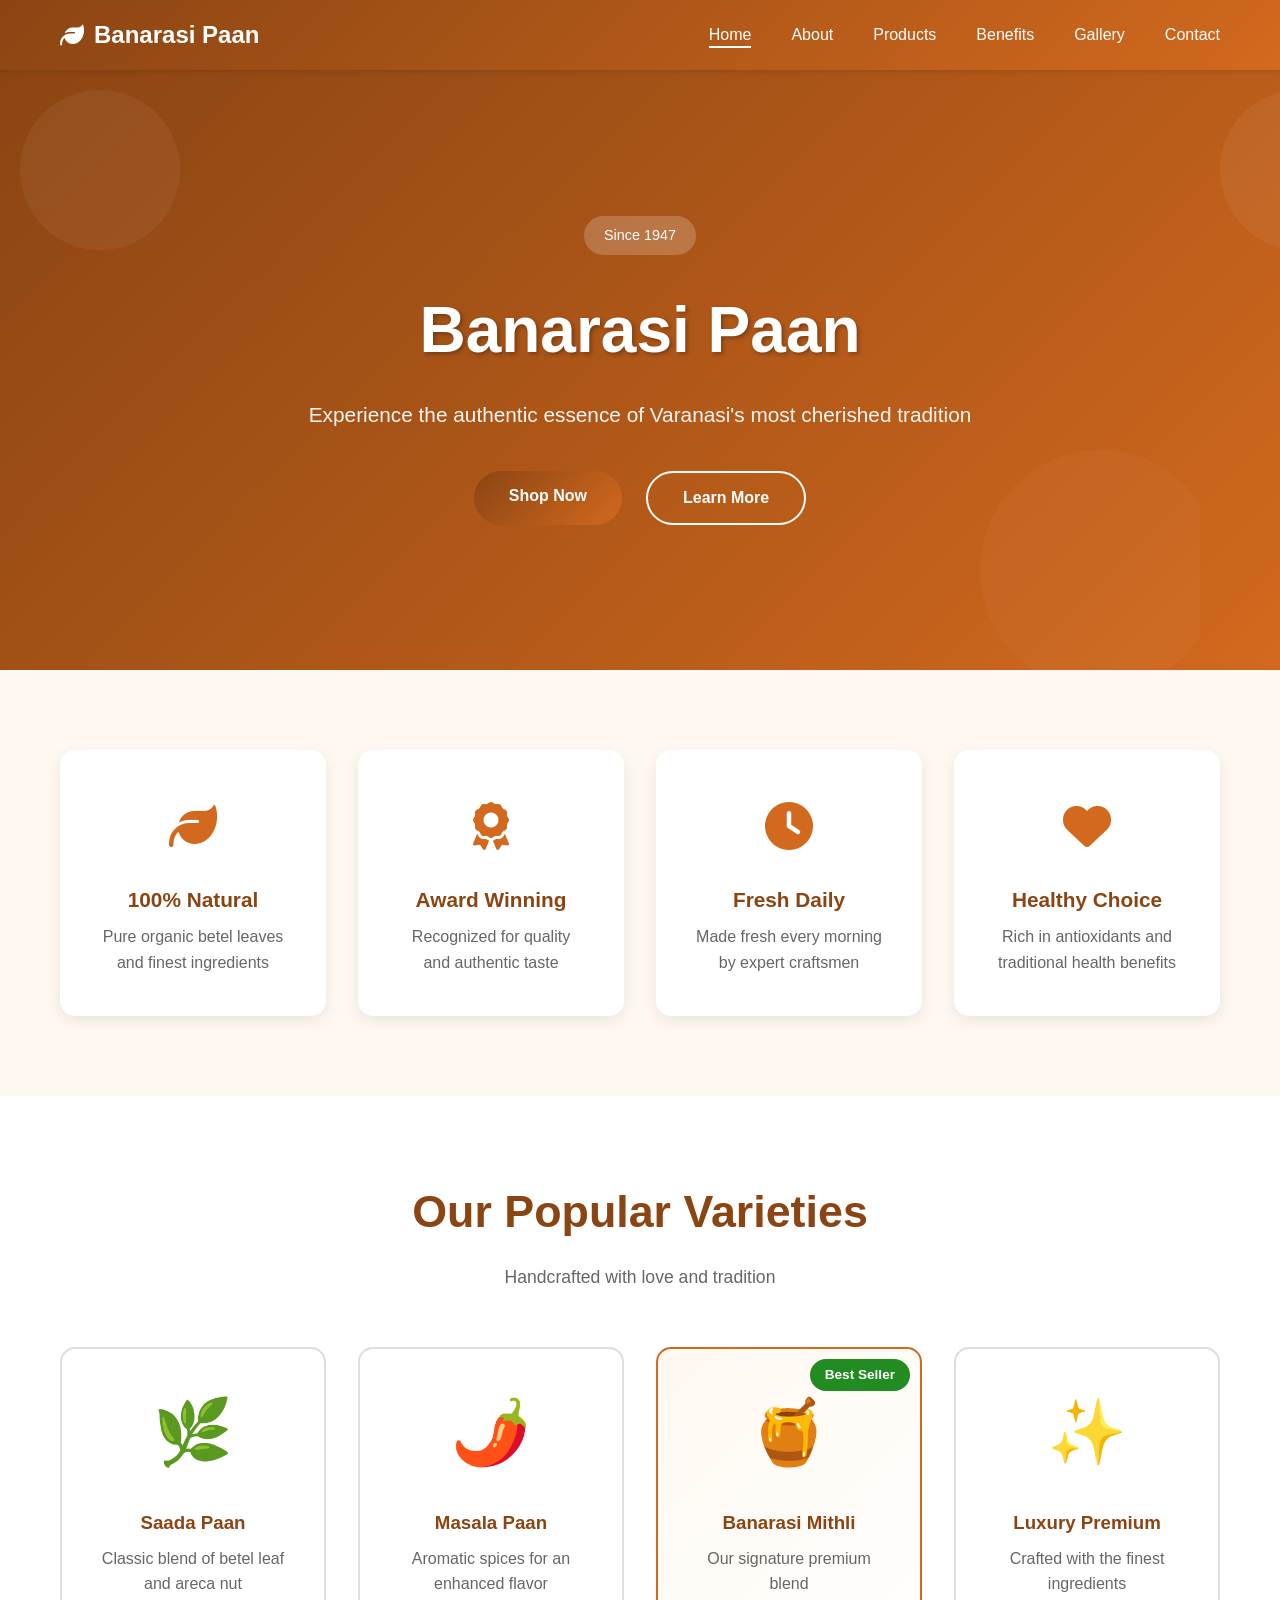
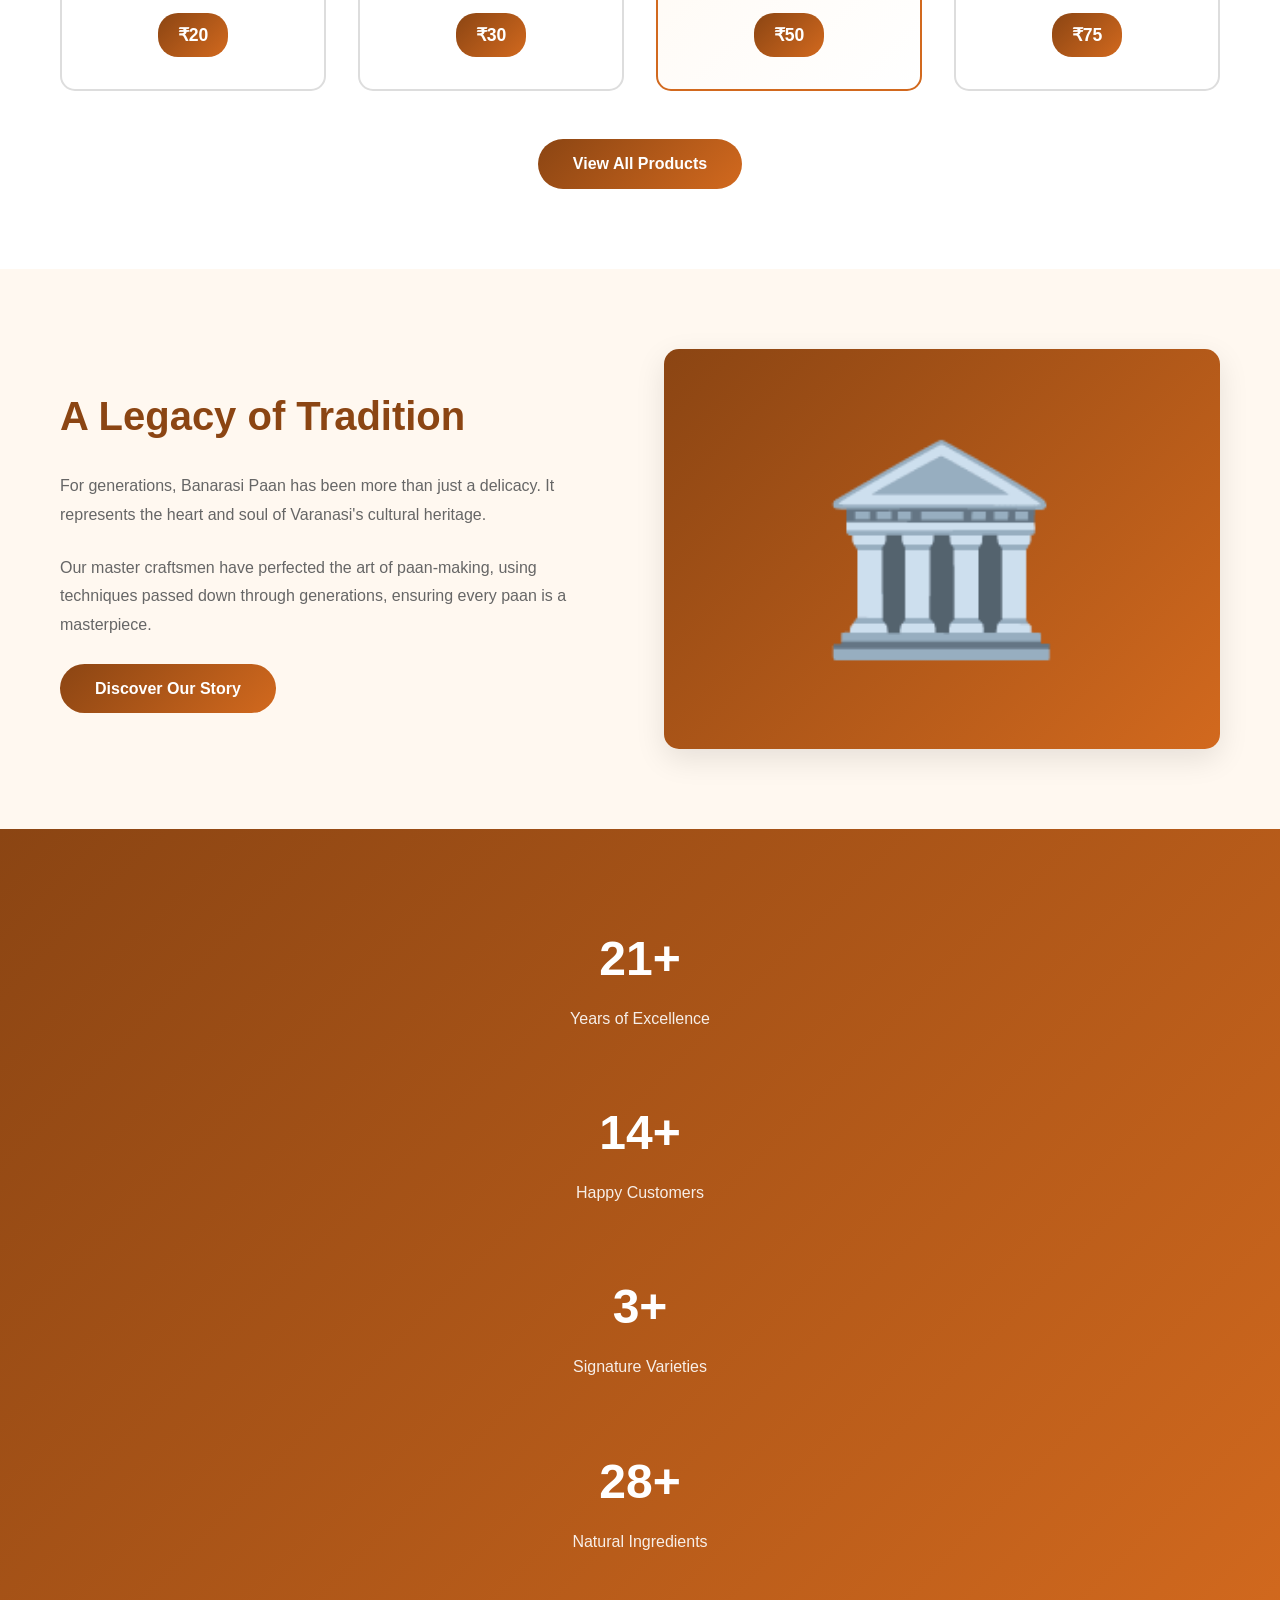
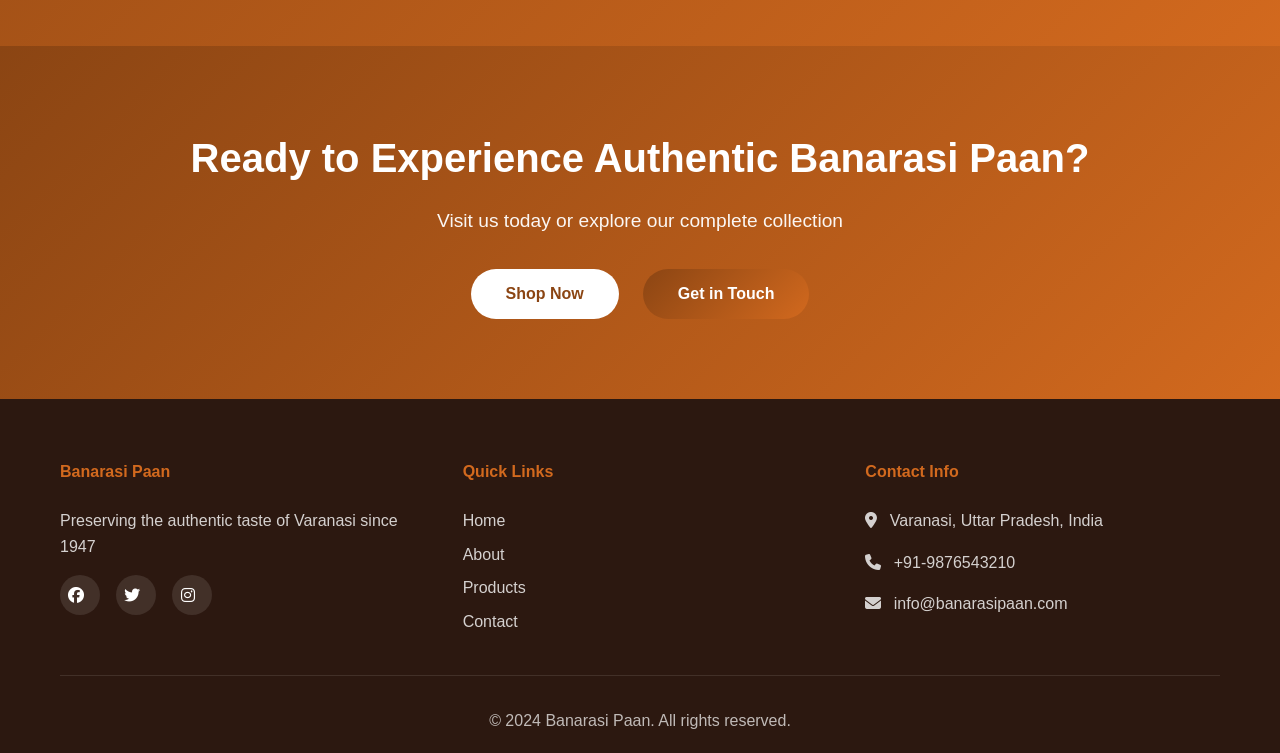
==== index.html @ 8bf26c55 "Initial commit: Add Banarasi Paan website with 6 pages and responsive design" ====
<!DOCTYPE html>
<html lang="en">
<head>
    <meta charset="UTF-8">
    <meta name="viewport" content="width=device-width, initial-scale=1.0">
    <title>Banarasi Paan - Traditional Betel Leaf Delicacy</title>
    <link rel="stylesheet" href="style.css">
    <link rel="stylesheet" href="https://cdnjs.cloudflare.com/ajax/libs/font-awesome/6.4.0/css/all.min.css">
</head>
<body>
    <!-- Navigation -->
    <nav class="navbar">
        <div class="nav-container">
            <a href="index.html" class="logo">
                <i class="fas fa-leaf"></i> Banarasi Paan
            </a>
            <button class="hamburger" id="hamburger">
                <span></span>
                <span></span>
                <span></span>
            </button>
            <ul class="nav-menu" id="navMenu">
                <li><a href="index.html" class="active">Home</a></li>
                <li><a href="about.html">About</a></li>
                <li><a href="products.html">Products</a></li>
                <li><a href="benefits.html">Benefits</a></li>
                <li><a href="gallery.html">Gallery</a></li>
                <li><a href="contact.html">Contact</a></li>
            </ul>
        </div>
    </nav>

    <!-- Hero Section -->
    <section class="hero">
        <div class="hero-overlay"></div>
        <div class="hero-content">
            <span class="hero-badge">Since 1947</span>
            <h1>Banarasi Paan</h1>
            <p>Experience the authentic essence of Varanasi's most cherished tradition</p>
            <div class="hero-buttons">
                <a href="products.html" class="btn btn-primary">Shop Now</a>
                <a href="about.html" class="btn btn-secondary">Learn More</a>
            </div>
        </div>
    </section>

    <!-- Features Section -->
    <section class="features">
        <div class="container">
            <div class="features-grid">
                <div class="feature-card">
                    <div class="feature-icon">
                        <i class="fas fa-leaf"></i>
                    </div>
                    <h3>100% Natural</h3>
                    <p>Pure organic betel leaves and finest ingredients</p>
                </div>
                <div class="feature-card">
                    <div class="feature-icon">
                        <i class="fas fa-award"></i>
                    </div>
                    <h3>Award Winning</h3>
                    <p>Recognized for quality and authentic taste</p>
                </div>
                <div class="feature-card">
                    <div class="feature-icon">
                        <i class="fas fa-clock"></i>
                    </div>
                    <h3>Fresh Daily</h3>
                    <p>Made fresh every morning by expert craftsmen</p>
                </div>
                <div class="feature-card">
                    <div class="feature-icon">
                        <i class="fas fa-heart"></i>
                    </div>
                    <h3>Healthy Choice</h3>
                    <p>Rich in antioxidants and traditional health benefits</p>
                </div>
            </div>
        </div>
    </section>

    <!-- Popular Products -->
    <section class="popular-products">
        <div class="container">
            <div class="section-header">
                <h2>Our Popular Varieties</h2>
                <p>Handcrafted with love and tradition</p>
            </div>
            <div class="products-preview">
                <div class="product-card">
                    <div class="product-image">🌿</div>
                    <h3>Saada Paan</h3>
                    <p class="product-description">Classic blend of betel leaf and areca nut</p>
                    <span class="product-price">₹20</span>
                </div>
                <div class="product-card">
                    <div class="product-image">🌶️</div>
                    <h3>Masala Paan</h3>
                    <p class="product-description">Aromatic spices for an enhanced flavor</p>
                    <span class="product-price">₹30</span>
                </div>
                <div class="product-card featured">
                    <div class="badge">Best Seller</div>
                    <div class="product-image">🍯</div>
                    <h3>Banarasi Mithli</h3>
                    <p class="product-description">Our signature premium blend</p>
                    <span class="product-price">₹50</span>
                </div>
                <div class="product-card">
                    <div class="product-image">✨</div>
                    <h3>Luxury Premium</h3>
                    <p class="product-description">Crafted with the finest ingredients</p>
                    <span class="product-price">₹75</span>
                </div>
            </div>
            <div class="view-all">
                <a href="products.html" class="btn btn-primary">View All Products</a>
            </div>
        </div>
    </section>

    <!-- Heritage Section -->
    <section class="heritage">
        <div class="container">
            <div class="heritage-content">
                <div class="heritage-text">
                    <h2>A Legacy of Tradition</h2>
                    <p>For generations, Banarasi Paan has been more than just a delicacy. It represents the heart and soul of Varanasi's cultural heritage.</p>
                    <p>Our master craftsmen have perfected the art of paan-making, using techniques passed down through generations, ensuring every paan is a masterpiece.</p>
                    <a href="about.html" class="btn btn-primary">Discover Our Story</a>
                </div>
                <div class="heritage-image">
                    <div class="image-frame">🏛️</div>
                </div>
            </div>
        </div>
    </section>

    <!-- Statistics -->
    <section class="stats">
        <div class="container">
            <div class="stat-item">
                <h3>75+</h3>
                <p>Years of Excellence</p>
            </div>
            <div class="stat-item">
                <h3>50K+</h3>
                <p>Happy Customers</p>
            </div>
            <div class="stat-item">
                <h3>12+</h3>
                <p>Signature Varieties</p>
            </div>
            <div class="stat-item">
                <h3>100%</h3>
                <p>Natural Ingredients</p>
            </div>
        </div>
    </section>

    <!-- CTA Section -->
    <section class="cta">
        <div class="container">
            <h2>Ready to Experience Authentic Banarasi Paan?</h2>
            <p>Visit us today or explore our complete collection</p>
            <div class="cta-buttons">
                <a href="products.html" class="btn btn-light">Shop Now</a>
                <a href="contact.html" class="btn btn-primary">Get in Touch</a>
            </div>
        </div>
    </section>

    <!-- Footer -->
    <footer class="footer">
        <div class="container">
            <div class="footer-content">
                <div class="footer-section">
                    <h4>Banarasi Paan</h4>
                    <p>Preserving the authentic taste of Varanasi since 1947</p>
                    <div class="social-links">
                        <a href="#"><i class="fab fa-facebook"></i></a>
                        <a href="#"><i class="fab fa-twitter"></i></a>
                        <a href="#"><i class="fab fa-instagram"></i></a>
                    </div>
                </div>
                <div class="footer-section">
                    <h4>Quick Links</h4>
                    <ul>
                        <li><a href="index.html">Home</a></li>
                        <li><a href="about.html">About</a></li>
                        <li><a href="products.html">Products</a></li>
                        <li><a href="contact.html">Contact</a></li>
                    </ul>
                </div>
                <div class="footer-section">
                    <h4>Contact Info</h4>
                    <p><i class="fas fa-map-marker-alt"></i> Varanasi, Uttar Pradesh, India</p>
                    <p><i class="fas fa-phone"></i> +91-9876543210</p>
                    <p><i class="fas fa-envelope"></i> info@banarasipaan.com</p>
                </div>
            </div>
            <div class="footer-bottom">
                <p>&copy; 2024 Banarasi Paan. All rights reserved.</p>
            </div>
        </div>
    </footer>

    <script src="script.js"></script>
</body>
</html>
---- style.css ----
* {
    margin: 0;
    padding: 0;
    box-sizing: border-box;
}

:root {
    --primary: #8B4513;
    --secondary: #D2691E;
    --accent: #228B22;
    --light-bg: #FFF8F0;
    --dark: #2c1810;
    --text-dark: #333;
    --text-light: #666;
    --border: #DDD;
    --shadow: 0 10px 30px rgba(0,0,0,0.1);
}

html {
    scroll-behavior: smooth;
}

body {
    font-family: 'Segoe UI', Tahoma, Geneva, Verdana, sans-serif;
    line-height: 1.6;
    color: var(--text-dark);
    background: #fff;
}

.container {
    max-width: 1200px;
    margin: 0 auto;
    padding: 0 20px;
}

/* ========== NAVBAR ========== */
.navbar {
    background: linear-gradient(135deg, var(--primary) 0%, var(--secondary) 100%);
    padding: 1rem 0;
    position: sticky;
    top: 0;
    z-index: 1000;
    box-shadow: var(--shadow);
}

.nav-container {
    max-width: 1200px;
    margin: 0 auto;
    padding: 0 20px;
    display: flex;
    justify-content: space-between;
    align-items: center;
}

.logo {
    font-size: 1.5rem;
    font-weight: bold;
    color: white;
    text-decoration: none;
    display: flex;
    align-items: center;
    gap: 10px;
    transition: transform 0.3s;
}

.logo:hover {
    transform: scale(1.05);
}

.nav-menu {
    display: flex;
    list-style: none;
    gap: 2.5rem;
}

.nav-menu a {
    color: white;
    text-decoration: none;
    font-weight: 500;
    transition: all 0.3s;
    position: relative;
}

.nav-menu a:hover,
.nav-menu a.active {
    opacity: 1;
}

.nav-menu a:after {
    content: '';
    position: absolute;
    bottom: -5px;
    left: 0;
    width: 0;
    height: 2px;
    background: white;
    transition: width 0.3s;
}

.nav-menu a:hover:after,
.nav-menu a.active:after {
    width: 100%;
}

.hamburger {
    display: none;
    flex-direction: column;
    background: none;
    border: none;
    cursor: pointer;
}

.hamburger span {
    width: 25px;
    height: 3px;
    background: white;
    margin: 5px 0;
    border-radius: 2px;
    transition: all 0.3s;
}

/* ========== HERO SECTION ========== */
.hero {
    background: linear-gradient(135deg, var(--primary) 0%, var(--secondary) 100%);
    color: white;
    padding: 120px 20px;
    text-align: center;
    position: relative;
    overflow: hidden;
    min-height: 600px;
    display: flex;
    align-items: center;
    justify-content: center;
}

.hero-overlay {
    position: absolute;
    top: 0;
    left: 0;
    right: 0;
    bottom: 0;
    background: url('data:image/svg+xml,<svg xmlns="http://www.w3.org/2000/svg" viewBox="0 0 1200 600"><circle cx="100" cy="100" r="80" fill="white" opacity="0.1"/><circle cx="1100" cy="500" r="120" fill="white" opacity="0.05"/></svg>');
    opacity: 0.5;
}

.hero-content {
    position: relative;
    z-index: 2;
    animation: fadeInUp 1s ease-out;
}

.hero-badge {
    display: inline-block;
    background: rgba(255,255,255,0.2);
    color: white;
    padding: 8px 20px;
    border-radius: 30px;
    font-size: 0.9rem;
    margin-bottom: 1.5rem;
    backdrop-filter: blur(10px);
}

.hero-content h1 {
    font-size: 4rem;
    margin-bottom: 1rem;
    font-weight: 700;
    text-shadow: 2px 2px 4px rgba(0,0,0,0.3);
}

.hero-content p {
    font-size: 1.3rem;
    margin-bottom: 2.5rem;
    opacity: 0.95;
}

.hero-buttons {
    display: flex;
    gap: 1.5rem;
    justify-content: center;
    flex-wrap: wrap;
}

/* ========== BUTTONS ========== */
.btn {
    display: inline-block;
    padding: 12px 35px;
    border-radius: 50px;
    text-decoration: none;
    font-weight: 600;
    transition: all 0.3s;
    cursor: pointer;
    border: none;
    font-size: 1rem;
}

.btn-primary {
    background: linear-gradient(135deg, var(--primary), var(--secondary));
    color: white;
}

.btn-primary:hover {
    transform: translateY(-3px);
    box-shadow: 0 15px 30px rgba(139, 69, 19, 0.4);
}

.btn-secondary {
    background: transparent;
    color: white;
    border: 2px solid white;
}

.btn-secondary:hover {
    background: white;
    color: var(--primary);
    transform: translateY(-3px);
}

.btn-light {
    background: white;
    color: var(--primary);
}

.btn-light:hover {
    transform: translateY(-3px);
    box-shadow: var(--shadow);
}

.btn-small {
    padding: 8px 20px;
    font-size: 0.9rem;
    background: linear-gradient(135deg, var(--primary), var(--secondary));
    color: white;
    border: none;
    border-radius: 30px;
    cursor: pointer;
    transition: all 0.3s;
}

.btn-small:hover {
    transform: scale(1.05);
}

/* ========== FEATURES SECTION ========== */
.features {
    padding: 80px 20px;
    background: var(--light-bg);
}

.features-grid {
    display: grid;
    grid-template-columns: repeat(auto-fit, minmax(250px, 1fr));
    gap: 2rem;
}

.feature-card {
    background: white;
    padding: 2.5rem;
    border-radius: 15px;
    text-align: center;
    box-shadow: 0 5px 15px rgba(0,0,0,0.08);
    transition: all 0.3s;
}

.feature-card:hover {
    transform: translateY(-10px);
    box-shadow: var(--shadow);
}

.feature-icon {
    font-size: 3rem;
    color: var(--secondary);
    margin-bottom: 1rem;
}

.feature-card h3 {
    color: var(--primary);
    margin-bottom: 0.5rem;
    font-size: 1.3rem;
}

.feature-card p {
    color: var(--text-light);
}

/* ========== SECTION HEADERS ========== */
.section-header {
    text-align: center;
    margin-bottom: 3.5rem;
}

.section-header h2 {
    font-size: 2.8rem;
    color: var(--primary);
    margin-bottom: 1rem;
}

.section-header p {
    font-size: 1.1rem;
    color: var(--text-light);
}

.section-title {
    font-size: 2.5rem;
    color: var(--primary);
    text-align: center;
    margin-bottom: 3rem;
}

/* ========== PRODUCTS SECTION ========== */
.popular-products {
    padding: 80px 20px;
}

.products-preview {
    display: grid;
    grid-template-columns: repeat(auto-fit, minmax(250px, 1fr));
    gap: 2rem;
    margin-bottom: 3rem;
}

.product-card {
    background: white;
    border: 2px solid var(--border);
    border-radius: 15px;
    padding: 2rem;
    text-align: center;
    transition: all 0.3s;
    position: relative;
}

.product-card:hover {
    transform: translateY(-15px);
    border-color: var(--secondary);
    box-shadow: var(--shadow);
}

.product-card.featured {
    border-color: var(--secondary);
    background: linear-gradient(135deg, var(--light-bg) 0%, white 100%);
}

.product-image {
    font-size: 4rem;
    margin-bottom: 1.5rem;
    transition: transform 0.3s;
}

.product-card:hover .product-image {
    transform: scale(1.1) rotate(5deg);
}

.product-card h3 {
    color: var(--primary);
    margin-bottom: 0.5rem;
}

.product-description {
    color: var(--text-light);
    margin-bottom: 1rem;
    min-height: 40px;
}

.product-price {
    display: inline-block;
    background: linear-gradient(135deg, var(--primary), var(--secondary));
    color: white;
    padding: 8px 20px;
    border-radius: 20px;
    font-weight: bold;
    font-size: 1.1rem;
}

.badge {
    position: absolute;
    top: 10px;
    right: 10px;
    background: var(--accent);
    color: white;
    padding: 5px 15px;
    border-radius: 20px;
    font-size: 0.85rem;
    font-weight: bold;
}

.view-all {
    text-align: center;
}

/* ========== HERITAGE SECTION ========== */
.heritage {
    padding: 80px 20px;
    background: var(--light-bg);
}

.heritage-content {
    display: grid;
    grid-template-columns: 1fr 1fr;
    gap: 3rem;
    align-items: center;
}

.heritage-text h2 {
    font-size: 2.5rem;
    color: var(--primary);
    margin-bottom: 1.5rem;
}

.heritage-text p {
    color: var(--text-light);
    margin-bottom: 1.5rem;
    line-height: 1.8;
}

.image-frame {
    font-size: 200px;
    text-align: center;
    background: linear-gradient(135deg, var(--primary) 0%, var(--secondary) 100%);
    border-radius: 15px;
    padding: 40px;
    box-shadow: var(--shadow);
}

/* ========== STATISTICS ========== */
.stats {
    padding: 60px 20px;
    background: linear-gradient(135deg, var(--primary) 0%, var(--secondary) 100%);
    color: white;
    display: grid;
    grid-template-columns: repeat(auto-fit, minmax(200px, 1fr));
    gap: 2rem;
}

.stat-item {
    text-align: center;
    padding: 2rem;
}

.stat-item h3 {
    font-size: 3rem;
    margin-bottom: 0.5rem;
}

.stat-item p {
    opacity: 0.9;
}

/* ========== CTA SECTIONS ========== */
.cta {
    padding: 80px 20px;
    background: linear-gradient(135deg, var(--primary) 0%, var(--secondary) 100%);
    color: white;
    text-align: center;
}

.cta h2 {
    font-size: 2.5rem;
    margin-bottom: 1rem;
}

.cta p {
    font-size: 1.2rem;
    margin-bottom: 2rem;
    opacity: 0.95;
}

.cta-buttons {
    display: flex;
    gap: 1.5rem;
    justify-content: center;
    flex-wrap: wrap;
}

.cta-alt {
    padding: 60px 20px;
    background: var(--light-bg);
    text-align: center;
}

.cta-alt h2 {
    color: var(--primary);
    margin-bottom: 2rem;
    font-size: 2rem;
}

/* ========== PAGE HEADER ========== */
.page-header {
    background: linear-gradient(135deg, var(--primary) 0%, var(--secondary) 100%);
    color: white;
    padding: 60px 20px;
    text-align: center;
}

.page-header h1 {
    font-size: 2.8rem;
    margin-bottom: 1rem;
}

.page-header p {
    font-size: 1.1rem;
    opacity: 0.95;
}

/* ========== ABOUT SECTION ========== */
.about-section {
    padding: 80px 20px;
    background: var(--light-bg);
}

.about-grid {
    display: grid;
    grid-template-columns: 1fr 1fr;
    gap: 3rem;
    align-items: center;
}

.about-text h2 {
    color: var(--primary);
    font-size: 2.2rem;
    margin-bottom: 1.5rem;
}

.about-text p {
    color: var(--text-light);
    margin-bottom: 1.5rem;
    line-height: 1.8;
}

.about-image {
    display: flex;
    justify-content: center;
}

.image-box {
    font-size: 150px;
    background: linear-gradient(135deg, var(--primary) 0%, var(--secondary) 100%);
    border-radius: 15px;
    padding: 40px;
    box-shadow: var(--shadow);
}

/* ========== TIMELINE ========== */
.timeline-section {
    padding: 80px 20px;
}

.timeline {
    position: relative;
    max-width: 800px;
    margin: 0 auto;
}

.timeline::before {
    content: '';
    position: absolute;
    left: 50%;
    transform: translateX(-50%);
    width: 4px;
    height: 100%;
    background: linear-gradient(180deg, var(--primary) 0%, var(--secondary) 100%);
}

.timeline-item {
    margin-bottom: 3rem;
    position: relative;
}

.timeline-item:nth-child(odd) .timeline-content {
    margin-left: 0;
    margin-right: 52%;
    text-align: right;
}

.timeline-item:nth-child(even) .timeline-content {
    margin-left: 52%;
}

.timeline-marker {
    position: absolute;
    left: 50%;
    top: 0;
    width: 20px;
    height: 20px;
    background: var(--secondary);
    border: 4px solid white;
    border-radius: 50%;
    transform: translateX(-50%);
    z-index: 10;
    box-shadow: 0 0 0 4px var(--primary);
}

.timeline-content {
    background: white;
    padding: 2rem;
    border-radius: 10px;
    box-shadow: 0 5px 15px rgba(0,0,0,0.08);
}

.timeline-content h3 {
    color: var(--primary);
    margin-bottom: 0.5rem;
}

.timeline-content p {
    color: var(--text-light);
}

/* ========== TEAM SECTION ========== */
.team-section {
    padding: 80px 20px;
    background: var(--light-bg);
}

.team-grid {
    display: grid;
    grid-template-columns: repeat(auto-fit, minmax(250px, 1fr));
    gap: 2.5rem;
}

.team-member {
    background: white;
    border-radius: 15px;
    padding: 2rem;
    text-align: center;
    box-shadow: 0 5px 15px rgba(0,0,0,0.08);
    transition: all 0.3s;
}

.team-member:hover {
    transform: translateY(-10px);
    box-shadow: var(--shadow);
}

.member-image {
    font-size: 4rem;
    margin-bottom: 1.5rem;
}

.team-member h3 {
    color: var(--primary);
    margin-bottom: 0.3rem;
}

.role {
    color: var(--secondary);
    font-weight: 600;
    margin-bottom: 1rem;
}

.bio {
    color: var(--text-light);
    font-size: 0.95rem;
}

/* ========== VALUES SECTION ========== */
.values-section {
    padding: 80px 20px;
}

.values-grid {
    display: grid;
    grid-template-columns: repeat(auto-fit, minmax(250px, 1fr));
    gap: 2rem;
}

.value-card {
    background: white;
    border: 2px solid var(--border);
    border-radius: 15px;
    padding: 2.5rem;
    text-align: center;
    transition: all 0.3s;
}

.value-card:hover {
    border-color: var(--secondary);
    box-shadow: var(--shadow);
    transform: translateY(-5px);
}

.value-icon {
    font-size: 2.5rem;
    color: var(--secondary);
    margin-bottom: 1rem;
}

.value-card h3 {
    color: var(--primary);
    margin-bottom: 1rem;
}

.value-card p {
    color: var(--text-light);
}

/* ========== PRODUCTS PAGE ========== */
.products-intro {
    padding: 40px 20px;
    background: var(--light-bg);
}

.filter-section {
    text-align: center;
}

.filter-section h3 {
    color: var(--primary);
    margin-bottom: 1.5rem;
}

.filter-buttons {
    display: flex;
    gap: 1rem;
    justify-content: center;
    flex-wrap: wrap;
}

.filter-btn {
    padding: 10px 25px;
    border: 2px solid var(--border);
    background: white;
    border-radius: 30px;
    cursor: pointer;
    transition: all 0.3s;
    font-weight: 600;
    color: var(--text-dark);
}

.filter-btn.active,
.filter-btn:hover {
    background: linear-gradient(135deg, var(--primary), var(--secondary));
    color: white;
    border-color: var(--secondary);
}

.products-section {
    padding: 80px 20px;
}

.products-grid {
    display: grid;
    grid-template-columns: repeat(auto-fill, minmax(300px, 1fr));
    gap: 2.5rem;
}

.product-item {
    animation: fadeIn 0.5s ease-out;
}

.product-item.hidden {
    display: none;
}

.product-card-large {
    background: white;
    border: 2px solid var(--border);
    border-radius: 15px;
    padding: 2rem;
    text-align: center;
    transition: all 0.3s;
    position: relative;
    height: 100%;
}

.product-card-large:hover {
    transform: translateY(-15px);
    border-color: var(--secondary);
    box-shadow: var(--shadow);
}

.product-item.featured .product-card-large {
    border-color: var(--secondary);
    background: linear-gradient(135deg, var(--light-bg) 0%, white 100%);
}

.product-image-large {
    font-size: 5rem;
    margin-bottom: 1rem;
}

.product-card-large h3 {
    color: var(--primary);
    margin-bottom: 0.5rem;
    font-size: 1.3rem;
}

.category {
    color: var(--secondary);
    font-size: 0.9rem;
    font-weight: 600;
    margin-bottom: 1rem;
}

.description {
    color: var(--text-light);
    margin-bottom: 1.5rem;
    min-height: 50px;
}

.ingredients {
    display: flex;
    flex-wrap: wrap;
    gap: 0.5rem;
    justify-content: center;
    margin-bottom: 1.5rem;
}

.ingredient-tag {
    background: var(--light-bg);
    color: var(--primary);
    padding: 4px 12px;
    border-radius: 20px;
    font-size: 0.85rem;
}

.product-footer {
    display: flex;
    justify-content: space-between;
    align-items: center;
    padding-top: 1rem;
    border-top: 1px solid var(--border);
}

.badge-premium {
    position: absolute;
    top: 10px;
    right: 10px;
    background: var(--accent);
    color: white;
    padding: 5px 15px;
    border-radius: 20px;
    font-size: 0.85rem;
    font-weight: bold;
}

.bulk-orders {
    padding: 60px 20px;
    background: var(--light-bg);
    text-align: center;
}

.bulk-orders h2 {
    color: var(--primary);
    margin-bottom: 1rem;
}

.bulk-orders p {
    color: var(--text-light);
    margin-bottom: 2rem;
}

/* ========== BENEFITS PAGE ========== */
.benefits-detailed {
    padding: 80px 20px;
}

.benefits-intro {
    text-align: center;
    margin-bottom: 3rem;
    font-size: 1.1rem;
    color: var(--text-light);
    max-width: 600px;
    margin-left: auto;
    margin-right: auto;
}

.benefits-grid-large {
    display: grid;
    grid-template-columns: repeat(auto-fit, minmax(300px, 1fr));
    gap: 2.5rem;
    margin-bottom: 3rem;
}

.benefit-card-large {
    background: white;
    border: 2px solid var(--border);
    border-radius: 15px;
    padding: 2.5rem;
    text-align: center;
    transition: all 0.3s;
}

.benefit-card-large:hover {
    border-color: var(--secondary);
    box-shadow: var(--shadow);
    transform: translateY(-10px);
}

.benefit-icon {
    font-size: 3rem;
    color: var(--secondary);
    margin-bottom: 1rem;
}

.benefit-card-large h3 {
    color: var(--primary);
    margin-bottom: 1rem;
    font-size: 1.3rem;
}

.benefit-card-large p {
    color: var(--text-light);
    margin-bottom: 1.5rem;
}

.benefit-list {
    list-style: none;
    text-align: left;
}

.benefit-list li {
    padding: 0.5rem 0;
    color: var(--text-light);
    padding-left: 1.5rem;
    position: relative;
}

.benefit-list li:before {
    content: "✓";
    position: absolute;
    left: 0;
    color: var(--accent);
    font-weight: bold;
}

/* ========== INGREDIENTS SECTION ========== */
.ingredients-section {
    padding: 80px 20px;
    background: var(--light-bg);
}

.ingredients-breakdown {
    display: grid;
    grid-template-columns: repeat(auto-fit, minmax(280px, 1fr));
    gap: 2rem;
}

.ingredient-breakdown {
    background: white;
    padding: 2rem;
    border-radius: 15px;
    text-align: center;
    box-shadow: 0 5px 15px rgba(0,0,0,0.08);
    transition: all 0.3s;
}

.ingredient-breakdown:hover {
    transform: translateY(-10px);
    box-shadow: var(--shadow);
}

.ingredient-icon {
    font-size: 3rem;
    margin-bottom: 1rem;
}

.ingredient-breakdown h3 {
    color: var(--primary);
    margin-bottom: 0.5rem;
}

.ingredient-breakdown p {
    color: var(--text-light);
    font-size: 0.95rem;
}

/* ========== AYURVEDA SECTION ========== */
.ayurveda-section {
    padding: 80px 20px;
}

.ayurveda-content {
    display: grid;
    grid-template-columns: 1fr 1fr;
    gap: 3rem;
    align-items: center;
}

.ayurveda-text p {
    color: var(--text-light);
    margin-bottom: 1.5rem;
    line-height: 1.8;
}

.ayurveda-image {
    display: flex;
    justify-content: center;
}

/* ========== DISCLAIMER ========== */
.disclaimer-section {
    padding: 40px 20px;
    background: var(--light-bg);
    border-left: 4px solid var(--secondary);
}

.disclaimer-section h3 {
    color: var(--primary);
    margin-bottom: 1rem;
}

.disclaimer-section p {
    color: var(--text-light);
    line-height: 1.8;
}

/* ========== GALLERY SECTION ========== */
.gallery-section {
    padding: 80px 20px;
}

.gallery-tabs {
    display: flex;
    gap: 1rem;
    justify-content: center;
    margin-bottom: 3rem;
    flex-wrap: wrap;
}

.tab-btn {
    padding: 10px 25px;
    border: 2px solid var(--border);
    background: white;
    border-radius: 30px;
    cursor: pointer;
    transition: all 0.3s;
    font-weight: 600;
    color: var(--text-dark);
}

.tab-btn.active,
.tab-btn:hover {
    background: linear-gradient(135deg, var(--primary), var(--secondary));
    color: white;
    border-color: var(--secondary);
}

.gallery-grid {
    display: grid;
    grid-template-columns: repeat(auto-fill, minmax(250px, 1fr));
    gap: 2rem;
}

.gallery-item {
    position: relative;
    border-radius: 15px;
    overflow: hidden;
    cursor: pointer;
    box-shadow: 0 5px 15px rgba(0,0,0,0.1);
    transition: all 0.3s;
    aspect-ratio: 1;
}

.gallery-item:hover {
    transform: scale(1.05);
    box-shadow: var(--shadow);
}

.gallery-image {
    width: 100%;
    height: 100%;
    display: flex;
    align-items: center;
    justify-content: center;
    font-size: 4rem;
    background: linear-gradient(135deg, var(--light-bg) 0%, #FFF0E6 100%);
}

.gallery-item:hover .gallery-image {
    background: linear-gradient(135deg, var(--primary) 0%, var(--secondary) 100%);
    color: white;
    font-size: 5rem;
}

.overlay {
    position: absolute;
    bottom: 0;
    left: 0;
    right: 0;
    background: linear-gradient(180deg, transparent 0%, rgba(0,0,0,0.7) 100%);
    color: white;
    padding: 2rem;
    transform: translateY(30px);
    transition: transform 0.3s;
}

.gallery-item:hover .overlay {
    transform: translateY(0);
}

.overlay p {
    font-weight: 600;
    margin: 0;
}

.modal {
    display: none;
    position: fixed;
    z-index: 2000;
    left: 0;
    top: 0;
    width: 100%;
    height: 100%;
    background-color: rgba(0,0,0,0.8);
    animation: fadeIn 0.3s;
}

.modal-content {
    margin: auto;
    display: block;
    width: 80%;
    max-height: 80vh;
    object-fit: contain;
    position: absolute;
    top: 50%;
    left: 50%;
    transform: translate(-50%, -50%);
}

.modal-close {
    position: absolute;
    top: 30px;
    right: 45px;
    color: white;
    font-size: 40px;
    cursor: pointer;
    transition: all 0.3s;
}

.modal-close:hover {
    color: var(--secondary);
}

/* ========== REVIEWS SECTION ========== */
.reviews-section {
    padding: 80px 20px;
    background: var(--light-bg);
}

.reviews-grid {
    display: grid;
    grid-template-columns: repeat(auto-fit, minmax(280px, 1fr));
    gap: 2rem;
}

.review-card {
    background: white;
    padding: 2rem;
    border-radius: 15px;
    box-shadow: 0 5px 15px rgba(0,0,0,0.08);
    transition: all 0.3s;
}

.review-card:hover {
    transform: translateY(-10px);
    box-shadow: var(--shadow);
}

.stars {
    color: #FFD700;
    margin-bottom: 1rem;
    font-size: 1.2rem;
}

.review-text {
    color: var(--text-light);
    margin-bottom: 1rem;
    font-style: italic;
    min-height: 50px;
}

.reviewer-name {
    color: var(--primary);
    font-weight: 600;
}

/* ========== CONTACT PAGE ========== */
.contact-full {
    padding: 80px 20px;
}

.contact-wrapper {
    display: grid;
    grid-template-columns: 1fr 1fr;
    gap: 3rem;
}

.info-card {
    display: flex;
    gap: 1.5rem;
    margin-bottom: 2rem;
    padding: 1.5rem;
    background: var(--light-bg);
    border-radius: 10px;
    transition: all 0.3s;
}

.info-card:hover {
    box-shadow: var(--shadow);
    transform: translateX(10px);
}

.info-icon {
    font-size: 2rem;
    color: var(--secondary);
    min-width: 50px;
    display: flex;
    align-items: center;
    justify-content: center;
}

.info-content h3 {
    color: var(--primary);
    margin-bottom: 0.5rem;
}

.info-content p {
    color: var(--text-light);
    font-size: 0.95rem;
    line-height: 1.6;
}

.contact-info-section h2 {
    color: var(--primary);
    margin-bottom: 2rem;
    font-size: 1.8rem;
}

.social-section {
    margin-top: 2rem;
    padding-top: 2rem;
    border-top: 1px solid var(--border);
}

.social-section h3 {
    color: var(--primary);
    margin-bottom: 1.5rem;
}

.social-icons {
    display: flex;
    gap: 1rem;
    flex-wrap: wrap;
}

.social-icon {
    width: 50px;
    height: 50px;
    display: flex;
    align-items: center;
    justify-content: center;
    background: linear-gradient(135deg, var(--primary), var(--secondary));
    color: white;
    border-radius: 50%;
    text-decoration: none;
    transition: all 0.3s;
    font-size: 1.3rem;
}

.social-icon:hover {
    transform: translateY(-5px);
    box-shadow: var(--shadow);
}

/* ========== CONTACT FORM ========== */
.contact-form-section h2 {
    color: var(--primary);
    margin-bottom: 2rem;
    font-size: 1.8rem;
}

.contact-form {
    display: flex;
    flex-direction: column;
    gap: 1.5rem;
}

.form-group {
    display: flex;
    flex-direction: column;
}

.form-group label {
    color: var(--primary);
    margin-bottom: 0.5rem;
    font-weight: 600;
}

.form-group input,
.form-group textarea,
.form-group select {
    padding: 12px;
    border: 2px solid var(--border);
    border-radius: 8px;
    font-family: inherit;
    font-size: 1rem;
    transition: all 0.3s;
    background: white;
}

.form-group input:focus,
.form-group textarea:focus,
.form-group select:focus {
    outline: none;
    border-color: var(--secondary);
    box-shadow: 0 0 0 3px rgba(210, 105, 30, 0.1);
}

.form-note {
    color: var(--text-light);
    font-size: 0.9rem;
}

/* ========== MAP SECTION ========== */
.map-section {
    padding: 80px 20px;
    background: var(--light-bg);
}

.map-container {
    border-radius: 15px;
    overflow: hidden;
    box-shadow: var(--shadow);
    height: 450px;
}

/* ========== FAQ SECTION ========== */
.faq-section {
    padding: 80px 20px;
}

.faq-grid {
    display: grid;
    grid-template-columns: repeat(auto-fit, minmax(300px, 1fr));
    gap: 2rem;
}

.faq-item {
    background: white;
    border: 2px solid var(--border);
    border-radius: 15px;
    padding: 2rem;
    transition: all 0.3s;
}

.faq-item:hover {
    border-color: var(--secondary);
    box-shadow: var(--shadow);
    transform: translateY(-5px);
}

.faq-item h3 {
    color: var(--primary);
    margin-bottom: 1rem;
    font-size: 1.1rem;
}

.faq-item p {
    color: var(--text-light);
}

/* ========== NEWSLETTER SECTION ========== */
.newsletter-section {
    padding: 60px 20px;
    background: linear-gradient(135deg, var(--primary) 0%, var(--secondary) 100%);
    color: white;
    text-align: center;
}

.newsletter-section h2 {
    margin-bottom: 1rem;
    font-size: 2rem;
}

.newsletter-section p {
    margin-bottom: 2rem;
    opacity: 0.95;
}

.newsletter-form {
    display: flex;
    gap: 1rem;
    justify-content: center;
    flex-wrap: wrap;
    max-width: 500px;
    margin: 0 auto;
}

.newsletter-form input {
    flex: 1;
    min-width: 250px;
    padding: 12px 20px;
    border: none;
    border-radius: 50px;
    font-size: 1rem;
}

/* ========== FOOTER ========== */
.footer {
    background: var(--dark);
    color: white;
    padding: 60px 20px 20px;
}

.footer-content {
    display: grid;
    grid-template-columns: repeat(auto-fit, minmax(250px, 1fr));
    gap: 3rem;
    margin-bottom: 2rem;
}

.footer-section h4 {
    margin-bottom: 1.5rem;
    color: var(--secondary);
}

.footer-section p {
    color: rgba(255,255,255,0.8);
    margin-bottom: 1rem;
    line-height: 1.6;
}

.footer-section ul {
    list-style: none;
}

.footer-section ul li {
    margin-bottom: 0.5rem;
}

.footer-section ul li a {
    color: rgba(255,255,255,0.8);
    text-decoration: none;
    transition: all 0.3s;
}

.footer-section ul li a:hover {
    color: var(--secondary);
}

.footer-section i {
    margin-right: 0.5rem;
}

.social-links {
    display: flex;
    gap: 1rem;
    margin-top: 1rem;
}

.social-links a {
    width: 40px;
    height: 40px;
    display: flex;
    align-items: center;
    justify-content: center;
    background: rgba(255,255,255,0.1);
    color: white;
    border-radius: 50%;
    transition: all 0.3s;
    text-decoration: none;
}

.social-links a:hover {
    background: var(--secondary);
    transform: translateY(-5px);
}

.footer-bottom {
    text-align: center;
    border-top: 1px solid rgba(255,255,255,0.1);
    padding-top: 2rem;
    color: rgba(255,255,255,0.7);
}

/* ========== ANIMATIONS ========== */
@keyframes fadeIn {
    from {
        opacity: 0;
    }
    to {
        opacity: 1;
    }
}

@keyframes fadeInUp {
    from {
        opacity: 0;
        transform: translateY(30px);
    }
    to {
        opacity: 1;
        transform: translateY(0);
    }
}

@keyframes fadeInDown {
    from {
        opacity: 0;
        transform: translateY(-30px);
    }
    to {
        opacity: 1;
        transform: translateY(0);
    }
}

/* ========== RESPONSIVE ========== */
@media (max-width: 768px) {
    .hamburger {
        display: flex;
    }

    .nav-menu {
        position: fixed;
        left: -100%;
        top: 60px;
        flex-direction: column;
        background-color: var(--primary);
        width: 100%;
        text-align: center;
        transition: 0.3s;
        box-shadow: 0 10px 27px rgba(0,0,0,0.05);
        padding: 2rem 0;
        gap: 0;
    }

    .nav-menu.active {
        left: 0;
    }

    .nav-menu li {
        margin: 1rem 0;
    }

    .hero-content h1 {
        font-size: 2.2rem;
    }

    .hero-content p {
        font-size: 1rem;
    }

    .section-title {
        font-size: 1.8rem;
    }

    .about-grid,
    .heritage-content,
    .ayurveda-content,
    .contact-wrapper,
    .timeline::before {
        grid-template-columns: 1fr;
    }

    .timeline::before {
        left: 20px;
    }

    .timeline-item:nth-child(odd) .timeline-content,
    .timeline-item:nth-child(even) .timeline-content {
        margin-left: 60px;
        margin-right: 0;
        text-align: left;
    }

    .timeline-marker {
        left: 20px;
    }

    .stats {
        grid-template-columns: repeat(2, 1fr);
    }

    .gallery-grid {
        grid-template-columns: repeat(auto-fill, minmax(150px, 1fr));
    }

    .hero-buttons,
    .cta-buttons {
        flex-direction: column;
    }

    .cta-buttons {
        align-items: center;
    }
}

@media (max-width: 480px) {
    .hero-content h1 {
        font-size: 1.8rem;
    }

    .section-title {
        font-size: 1.5rem;
    }

    .products-grid,
    .features-grid,
    .benefits-grid-large,
    .values-grid,
    .team-grid {
        grid-template-columns: 1fr;
    }

    .nav-menu {
        gap: 0;
    }

    .stats {
        grid-template-columns: 1fr;
    }

    .gallery-grid {
        grid-template-columns: repeat(2, 1fr);
    }

    .modal-content {
        width: 95%;
        max-height: 60vh;
    }

    .filter-buttons,
    .gallery-tabs {
        flex-direction: column;
        align-items: stretch;
    }

    .filter-btn,
    .tab-btn {
        width: 100%;
    }

    .newsletter-form {
        flex-direction: column;
    }

    .newsletter-form input {
        min-width: auto;
    }
}
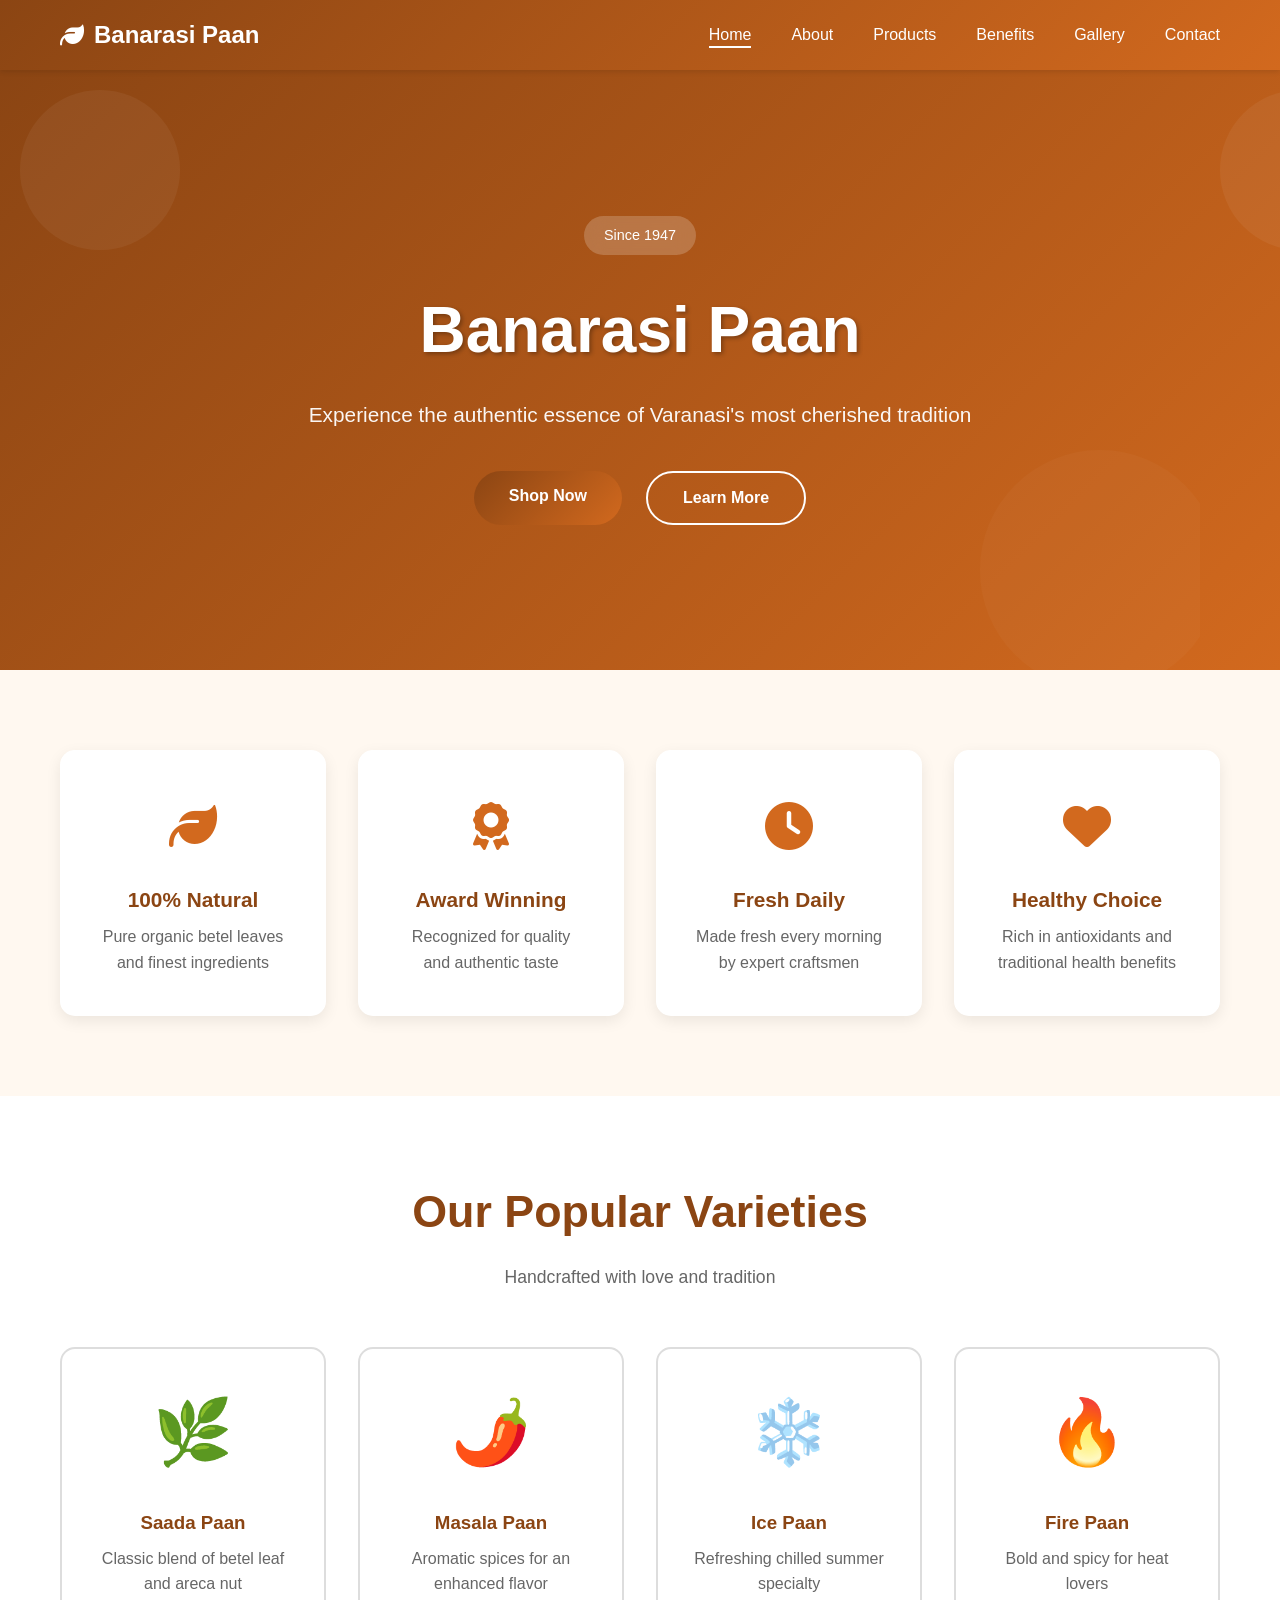
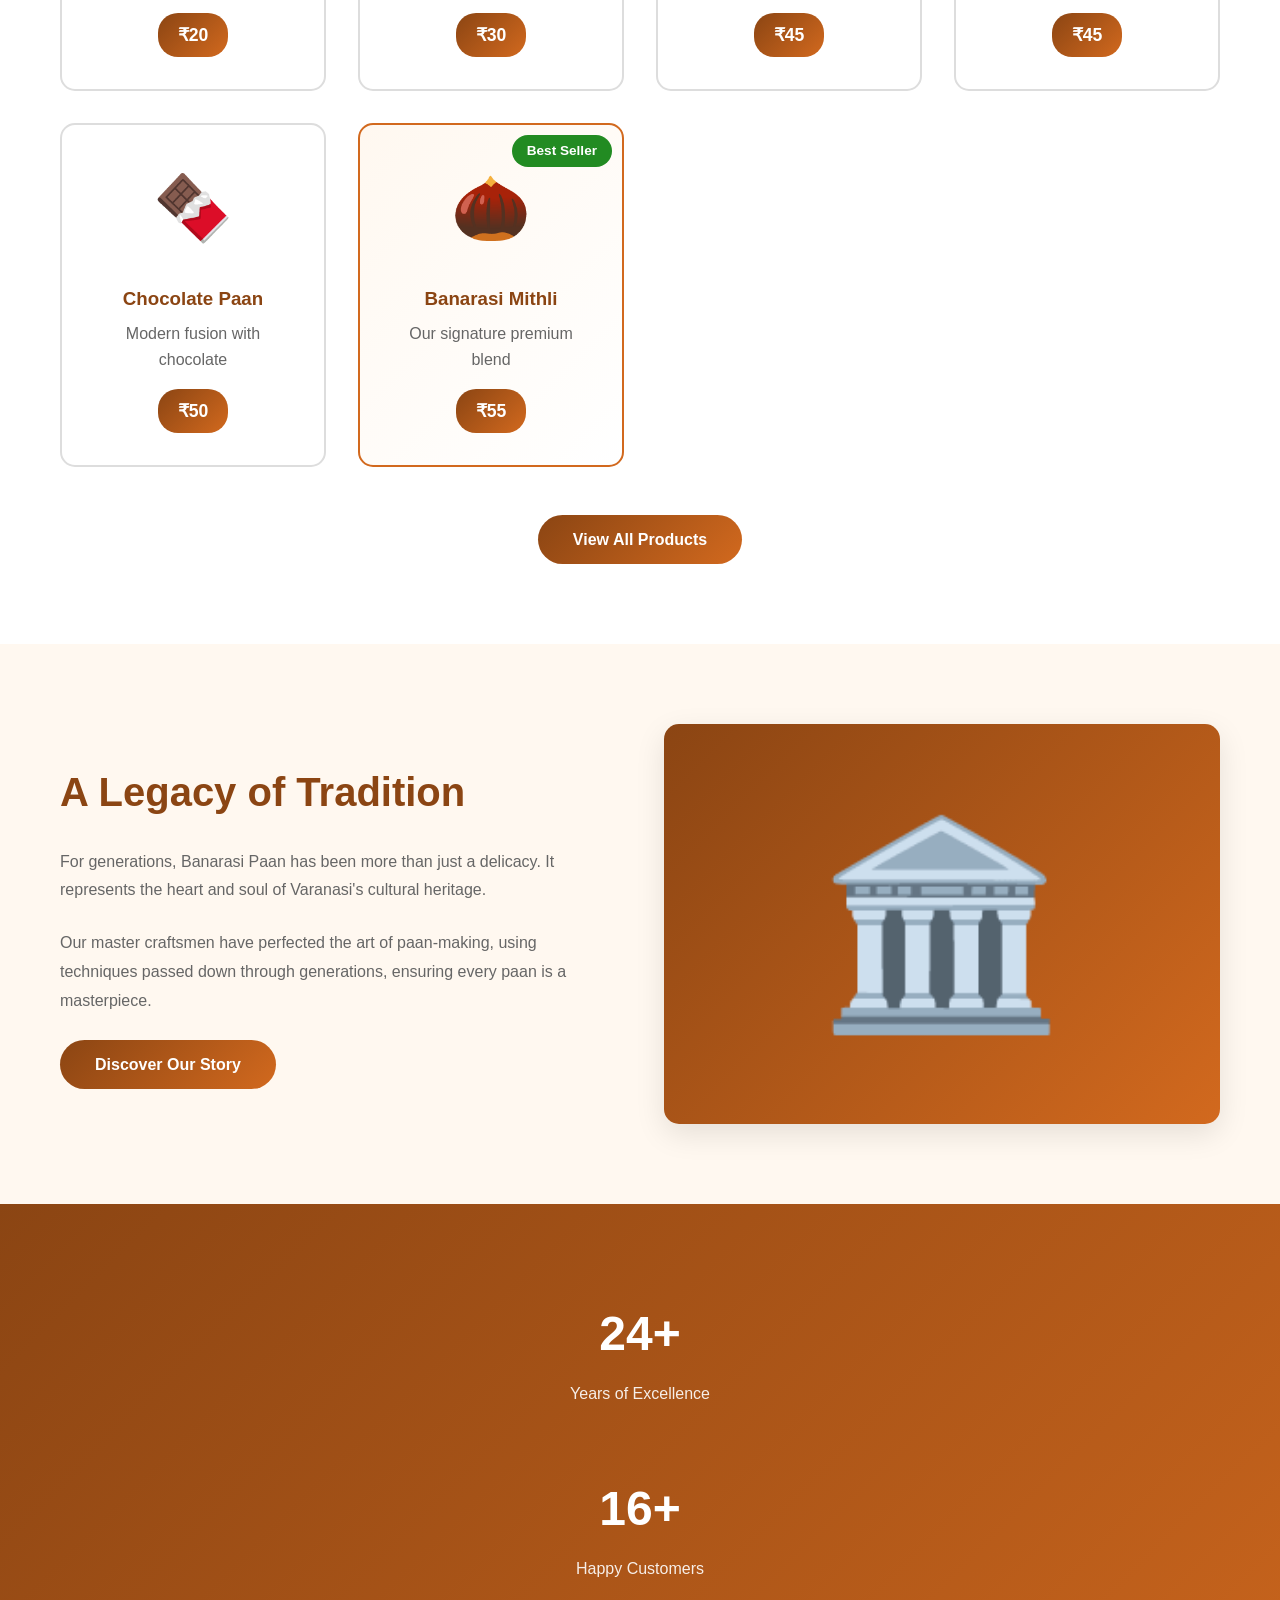
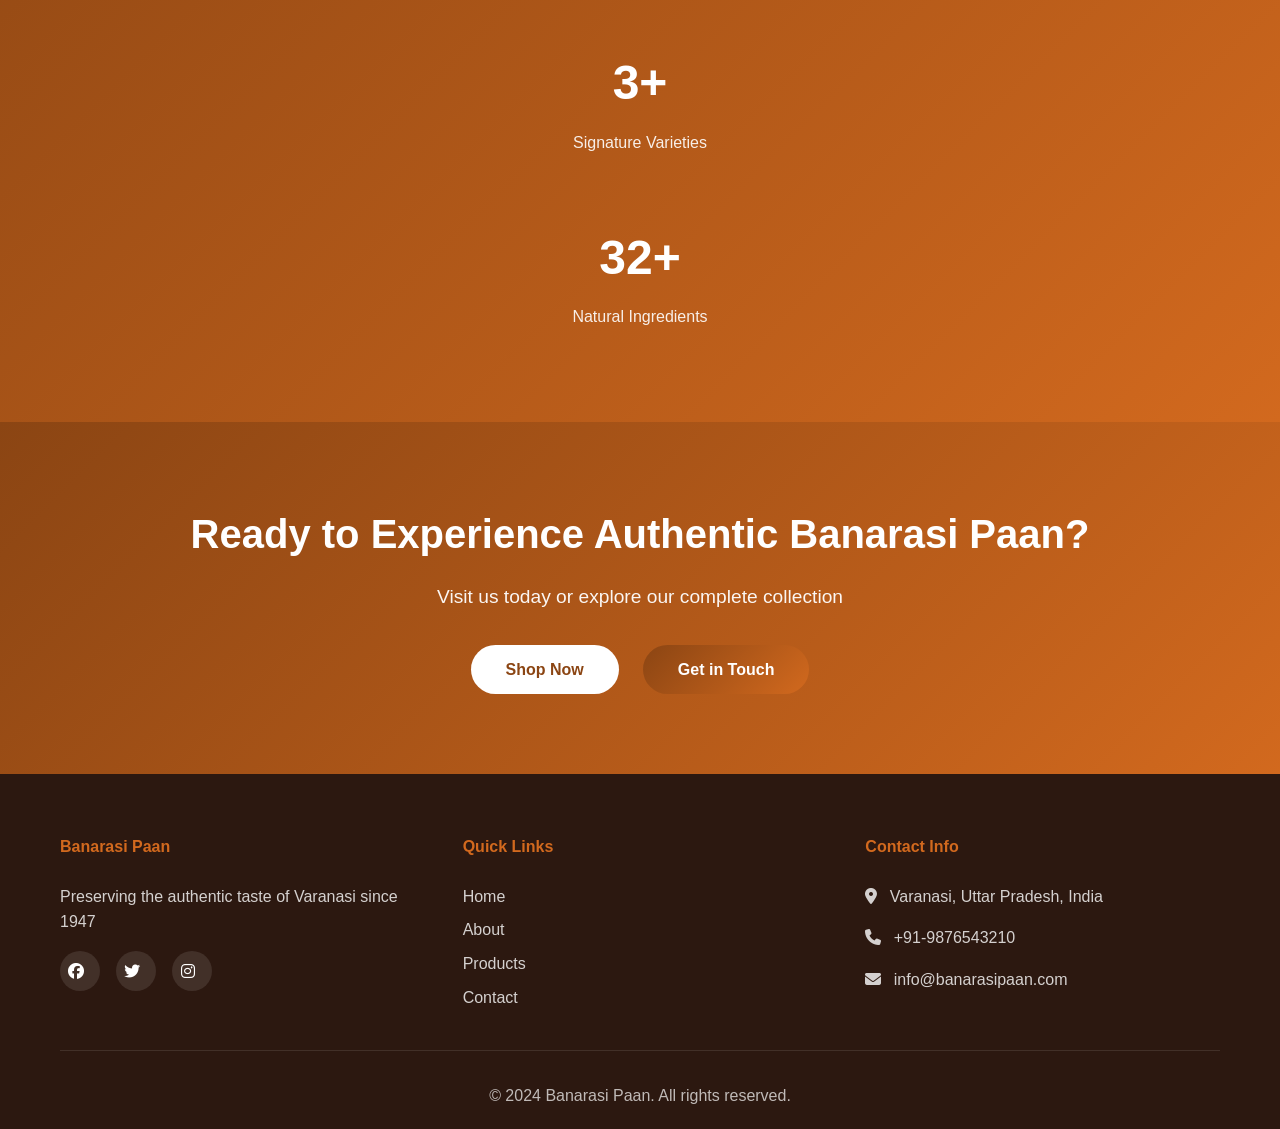
==== commit 462d1264: "Add new paan varieties: Ice Paan, Fire Paan, and Chocolate Paan with enhanced product catalog" ====
--- a/index.html
+++ b/index.html
@@ -100,18 +100,30 @@
                     <p class="product-description">Aromatic spices for an enhanced flavor</p>
                     <span class="product-price">₹30</span>
                 </div>
+                <div class="product-card">
+                    <div class="product-image">❄️</div>
+                    <h3>Ice Paan</h3>
+                    <p class="product-description">Refreshing chilled summer specialty</p>
+                    <span class="product-price">₹45</span>
+                </div>
+                <div class="product-card">
+                    <div class="product-image">🔥</div>
+                    <h3>Fire Paan</h3>
+                    <p class="product-description">Bold and spicy for heat lovers</p>
+                    <span class="product-price">₹45</span>
+                </div>
+                <div class="product-card">
+                    <div class="product-image">🍫</div>
+                    <h3>Chocolate Paan</h3>
+                    <p class="product-description">Modern fusion with chocolate</p>
+                    <span class="product-price">₹50</span>
+                </div>
                 <div class="product-card featured">
                     <div class="badge">Best Seller</div>
-                    <div class="product-image">🍯</div>
+                    <div class="product-image">🌰</div>
                     <h3>Banarasi Mithli</h3>
                     <p class="product-description">Our signature premium blend</p>
-                    <span class="product-price">₹50</span>
-                </div>
-                <div class="product-card">
-                    <div class="product-image">✨</div>
-                    <h3>Luxury Premium</h3>
-                    <p class="product-description">Crafted with the finest ingredients</p>
-                    <span class="product-price">₹75</span>
+                    <span class="product-price">₹55</span>
                 </div>
             </div>
             <div class="view-all">
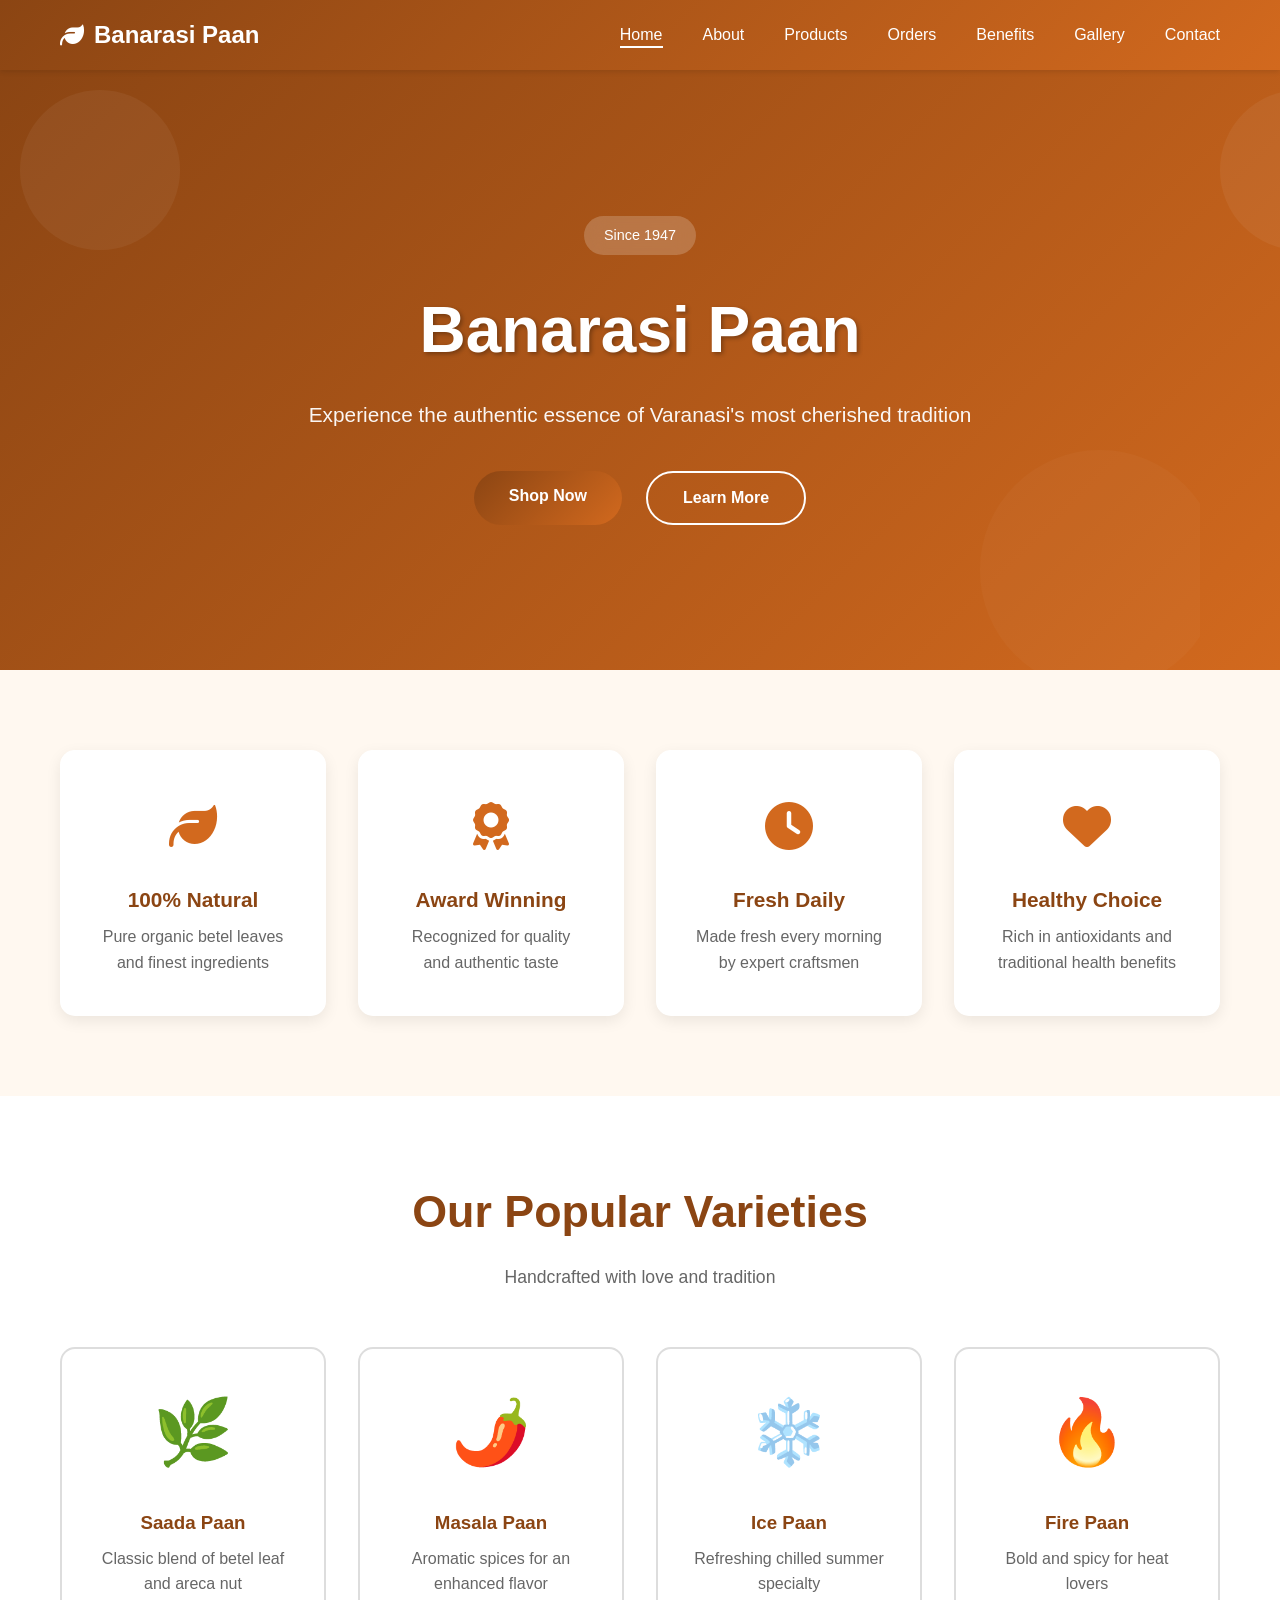
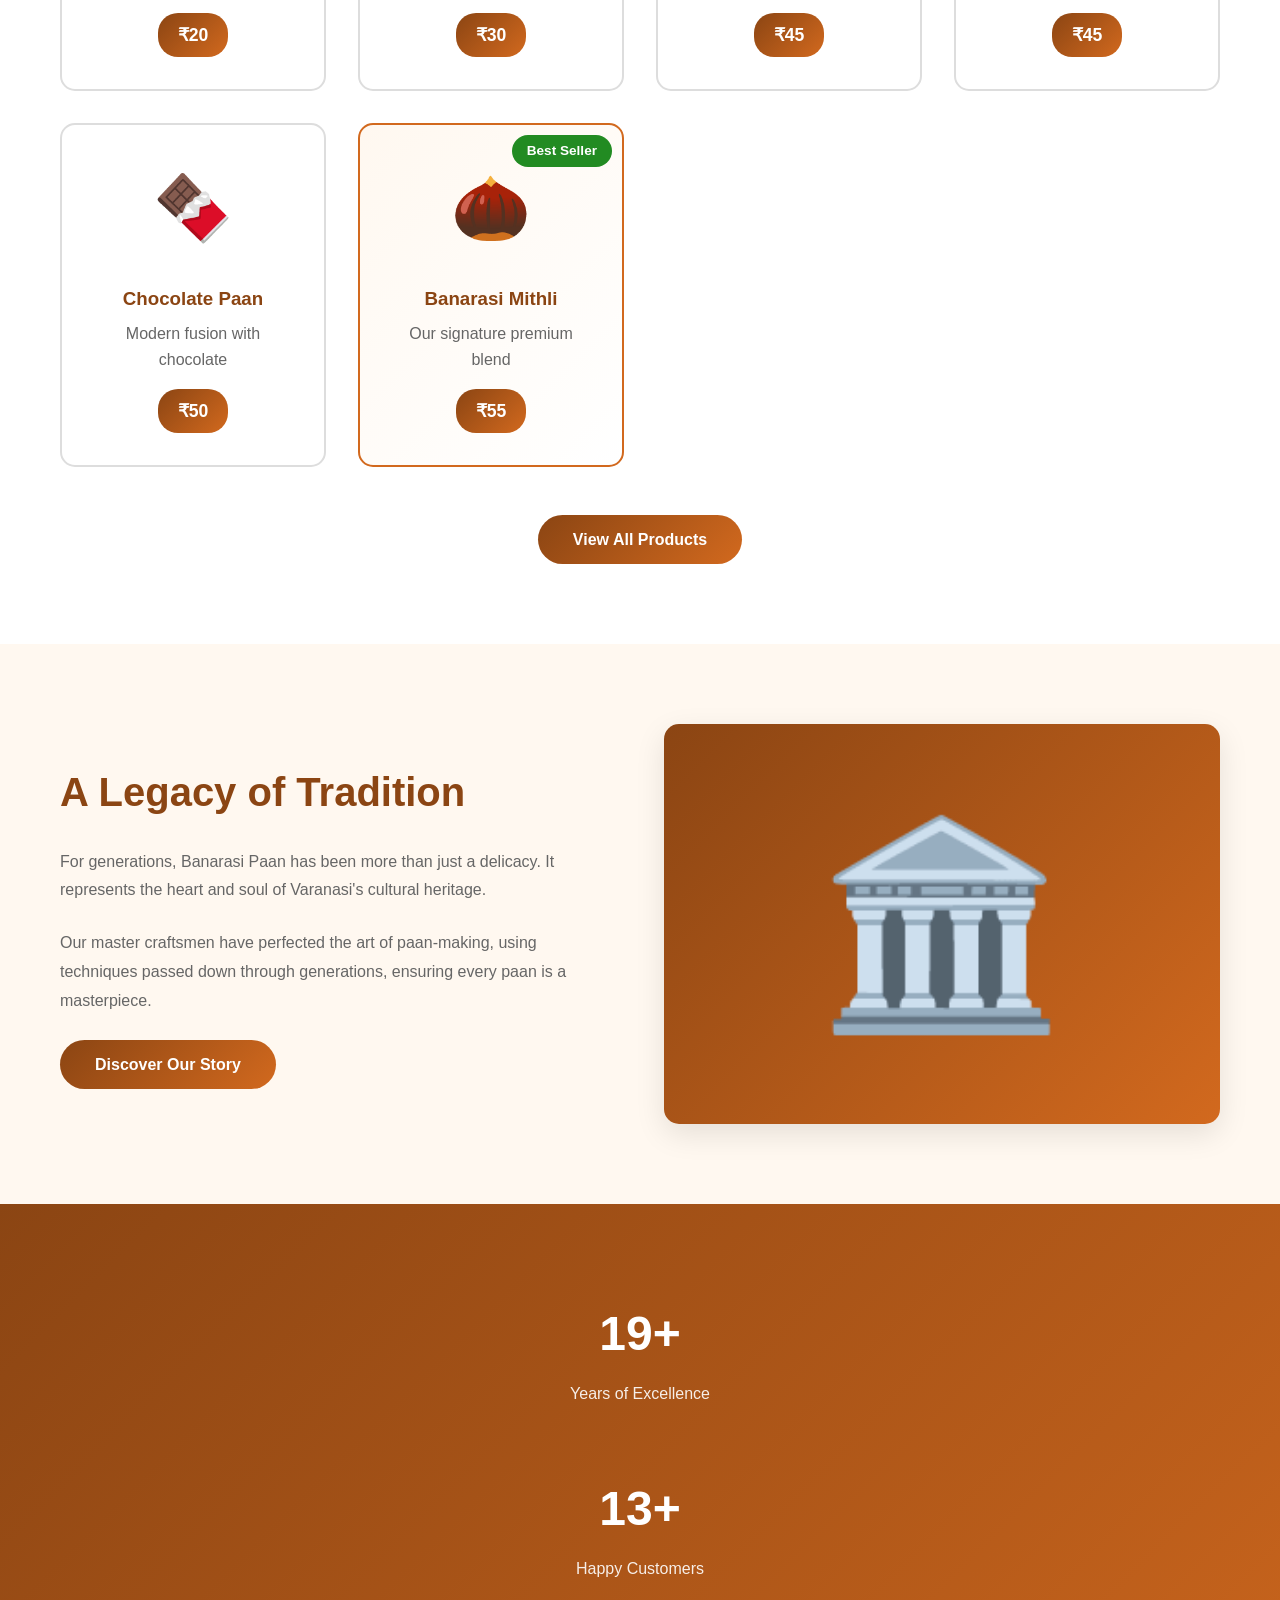
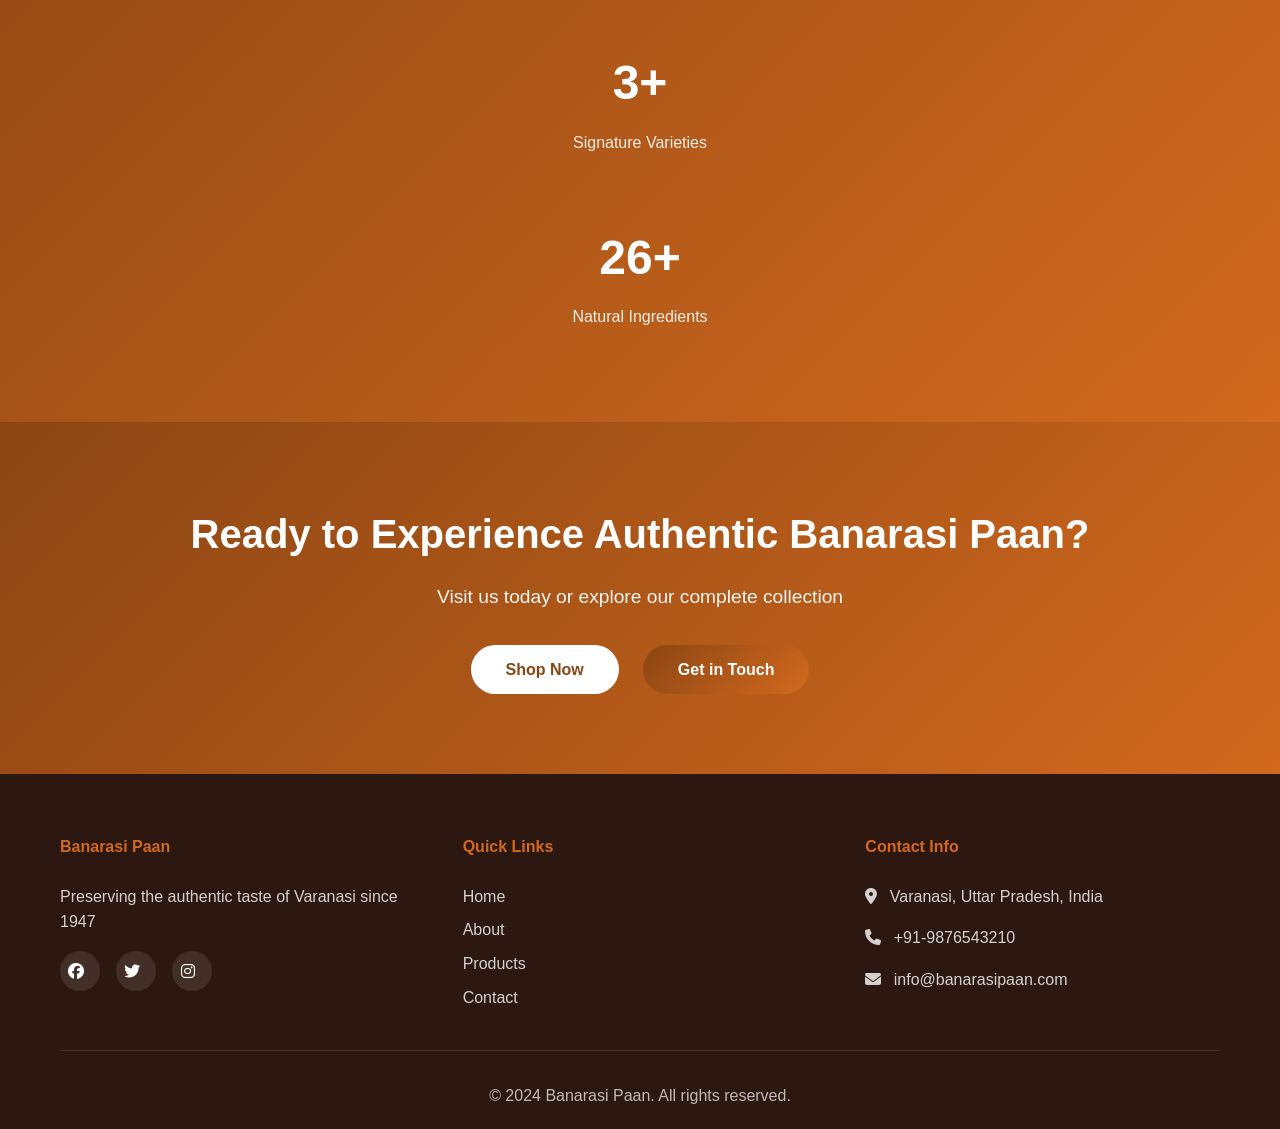
==== commit 9a5d0b97: "Add Orders page with packaging and bulk event system" ====
--- a/index.html
+++ b/index.html
@@ -23,6 +23,7 @@
                 <li><a href="index.html" class="active">Home</a></li>
                 <li><a href="about.html">About</a></li>
                 <li><a href="products.html">Products</a></li>
+                <li><a href="orders.html">Orders</a></li>
                 <li><a href="benefits.html">Benefits</a></li>
                 <li><a href="gallery.html">Gallery</a></li>
                 <li><a href="contact.html">Contact</a></li>
--- a/style.css
+++ b/style.css
@@ -1504,6 +1504,395 @@
     }
 }
 
+/* ========== ORDERS PAGE ========== */
+.section-intro {
+    text-align: center;
+    color: var(--text-light);
+    margin-bottom: 3rem;
+    font-size: 1.1rem;
+}
+
+.online-orders {
+    padding: 80px 20px;
+}
+
+.packaging-grid {
+    display: grid;
+    grid-template-columns: repeat(auto-fit, minmax(300px, 1fr));
+    gap: 2.5rem;
+}
+
+.packaging-card {
+    background: white;
+    border: 2px solid var(--border);
+    border-radius: 15px;
+    padding: 2.5rem;
+    text-align: center;
+    transition: all 0.3s;
+    position: relative;
+}
+
+.packaging-card:hover {
+    border-color: var(--secondary);
+    box-shadow: var(--shadow);
+    transform: translateY(-10px);
+}
+
+.packaging-card.featured {
+    border-color: var(--secondary);
+    background: linear-gradient(135deg, var(--light-bg) 0%, white 100%);
+}
+
+.packaging-icon {
+    font-size: 3.5rem;
+    margin-bottom: 1.5rem;
+}
+
+.packaging-card h3 {
+    color: var(--primary);
+    margin-bottom: 0.5rem;
+    font-size: 1.3rem;
+}
+
+.packaging-card .price {
+    color: var(--secondary);
+    font-size: 1.3rem;
+    font-weight: bold;
+    margin-bottom: 0.5rem;
+}
+
+.packaging-card .description {
+    color: var(--text-light);
+    margin-bottom: 1.5rem;
+}
+
+.features-list {
+    list-style: none;
+    text-align: left;
+    margin-bottom: 2rem;
+}
+
+.features-list li {
+    padding: 0.5rem 0;
+    color: var(--text-light);
+    padding-left: 1.5rem;
+    position: relative;
+}
+
+.features-list li:before {
+    content: "✓";
+    position: absolute;
+    left: 0;
+    color: var(--accent);
+    font-weight: bold;
+    font-size: 1.1rem;
+}
+
+/* ========== BULK ORDERS SECTION ========== */
+.bulk-section {
+    padding: 80px 20px;
+    background: var(--light-bg);
+}
+
+.bulk-grid {
+    display: grid;
+    grid-template-columns: repeat(auto-fit, minmax(280px, 1fr));
+    gap: 2rem;
+}
+
+.bulk-card {
+    background: white;
+    border-radius: 15px;
+    padding: 2rem;
+    box-shadow: 0 5px 15px rgba(0,0,0,0.08);
+    transition: all 0.3s;
+    border: 2px solid transparent;
+}
+
+.bulk-card:hover {
+    border-color: var(--secondary);
+    box-shadow: var(--shadow);
+    transform: translateY(-10px);
+}
+
+.bulk-icon {
+    font-size: 3rem;
+    margin-bottom: 1rem;
+}
+
+.bulk-card h3 {
+    color: var(--primary);
+    margin-bottom: 0.5rem;
+    font-size: 1.2rem;
+}
+
+.bulk-desc {
+    color: var(--text-light);
+    margin-bottom: 1.5rem;
+}
+
+.bulk-features {
+    list-style: none;
+    text-align: left;
+    margin-bottom: 1.5rem;
+}
+
+.bulk-features li {
+    padding: 0.5rem 0;
+    color: var(--text-light);
+    padding-left: 1.5rem;
+    position: relative;
+}
+
+.bulk-features li:before {
+    content: "•";
+    position: absolute;
+    left: 0;
+    color: var(--secondary);
+    font-weight: bold;
+}
+
+.price-note {
+    color: var(--secondary);
+    font-weight: 600;
+    font-size: 0.95rem;
+}
+
+/* ========== PRICING TABLE ========== */
+.pricing-section {
+    padding: 80px 20px;
+}
+
+.pricing-table {
+    margin: 0 auto;
+}
+
+.price-table {
+    width: 100%;
+    border-collapse: collapse;
+    background: white;
+    box-shadow: 0 5px 15px rgba(0,0,0,0.08);
+    border-radius: 10px;
+    overflow: hidden;
+}
+
+.price-table thead {
+    background: linear-gradient(135deg, var(--primary) 0%, var(--secondary) 100%);
+    color: white;
+}
+
+.price-table th {
+    padding: 1.5rem;
+    text-align: left;
+    font-weight: 600;
+}
+
+.price-table td {
+    padding: 1.5rem;
+    border-bottom: 1px solid var(--border);
+}
+
+.price-table tbody tr:hover {
+    background: var(--light-bg);
+}
+
+.price-table tbody tr.featured-row {
+    background: linear-gradient(90deg, rgba(139, 69, 19, 0.1), rgba(210, 105, 30, 0.1));
+    border: 2px solid var(--secondary);
+}
+
+.price-table tbody tr.featured-row td {
+    font-weight: 600;
+    color: var(--primary);
+}
+
+/* ========== DELIVERY SECTION ========== */
+.delivery-section {
+    padding: 80px 20px;
+    background: var(--light-bg);
+}
+
+.delivery-grid {
+    display: grid;
+    grid-template-columns: repeat(auto-fit, minmax(250px, 1fr));
+    gap: 2rem;
+}
+
+.delivery-card {
+    background: white;
+    padding: 2rem;
+    border-radius: 15px;
+    text-align: center;
+    box-shadow: 0 5px 15px rgba(0,0,0,0.08);
+    transition: all 0.3s;
+}
+
+.delivery-card:hover {
+    transform: translateY(-10px);
+    box-shadow: var(--shadow);
+}
+
+.delivery-icon {
+    font-size: 2.5rem;
+    color: var(--secondary);
+    margin-bottom: 1rem;
+}
+
+.delivery-card h3 {
+    color: var(--primary);
+    margin-bottom: 0.5rem;
+}
+
+.delivery-desc {
+    color: var(--text-light);
+    margin-bottom: 1.5rem;
+}
+
+.delivery-info {
+    list-style: none;
+    text-align: left;
+}
+
+.delivery-info li {
+    padding: 0.5rem 0;
+    color: var(--text-light);
+    font-size: 0.95rem;
+    padding-left: 1.5rem;
+    position: relative;
+}
+
+.delivery-info li:before {
+    content: "→";
+    position: absolute;
+    left: 0;
+    color: var(--secondary);
+}
+
+/* ========== PROCESS SECTION ========== */
+.process-section {
+    padding: 80px 20px;
+}
+
+.process-steps {
+    display: grid;
+    grid-template-columns: repeat(auto-fit, minmax(200px, 1fr));
+    gap: 2rem;
+}
+
+.step {
+    text-align: center;
+    position: relative;
+}
+
+.step-number {
+    display: inline-flex;
+    align-items: center;
+    justify-content: center;
+    width: 60px;
+    height: 60px;
+    background: linear-gradient(135deg, var(--primary), var(--secondary));
+    color: white;
+    border-radius: 50%;
+    font-size: 1.5rem;
+    font-weight: bold;
+    margin-bottom: 1rem;
+}
+
+.step h3 {
+    color: var(--primary);
+    margin-bottom: 0.5rem;
+}
+
+.step p {
+    color: var(--text-light);
+}
+
+.step:not(:last-child):after {
+    content: "→";
+    position: absolute;
+    right: -2rem;
+    top: 25px;
+    font-size: 2rem;
+    color: var(--secondary);
+    display: none;
+}
+
+@media (min-width: 768px) {
+    .step:not(:last-child):after {
+        display: block;
+    }
+}
+
+/* ========== PAYMENT SECTION ========== */
+.payment-section {
+    padding: 80px 20px;
+    background: var(--light-bg);
+}
+
+.payment-grid {
+    display: grid;
+    grid-template-columns: repeat(auto-fit, minmax(200px, 1fr));
+    gap: 2rem;
+}
+
+.payment-method {
+    background: white;
+    padding: 2rem;
+    border-radius: 15px;
+    text-align: center;
+    box-shadow: 0 5px 15px rgba(0,0,0,0.08);
+    transition: all 0.3s;
+    border: 2px solid transparent;
+}
+
+.payment-method:hover {
+    border-color: var(--secondary);
+    box-shadow: var(--shadow);
+    transform: translateY(-5px);
+}
+
+.payment-method i {
+    font-size: 2.5rem;
+    color: var(--secondary);
+    margin-bottom: 1rem;
+}
+
+.payment-method h3 {
+    color: var(--primary);
+    margin-bottom: 0.5rem;
+}
+
+.payment-method p {
+    color: var(--text-light);
+    font-size: 0.95rem;
+}
+
+/* ========== CTA ORDERS ========== */
+.cta-orders {
+    padding: 80px 20px;
+    background: linear-gradient(135deg, var(--primary) 0%, var(--secondary) 100%);
+    color: white;
+    text-align: center;
+}
+
+.cta-orders h2 {
+    font-size: 2.5rem;
+    margin-bottom: 1rem;
+}
+
+.cta-orders p {
+    font-size: 1.1rem;
+    margin-bottom: 2rem;
+    opacity: 0.95;
+}
+
+.cta-orders .cta-buttons {
+    display: flex;
+    gap: 1.5rem;
+    justify-content: center;
+    flex-wrap: wrap;
+}
+
 /* ========== RESPONSIVE ========== */
 @media (max-width: 768px) {
     .hamburger {
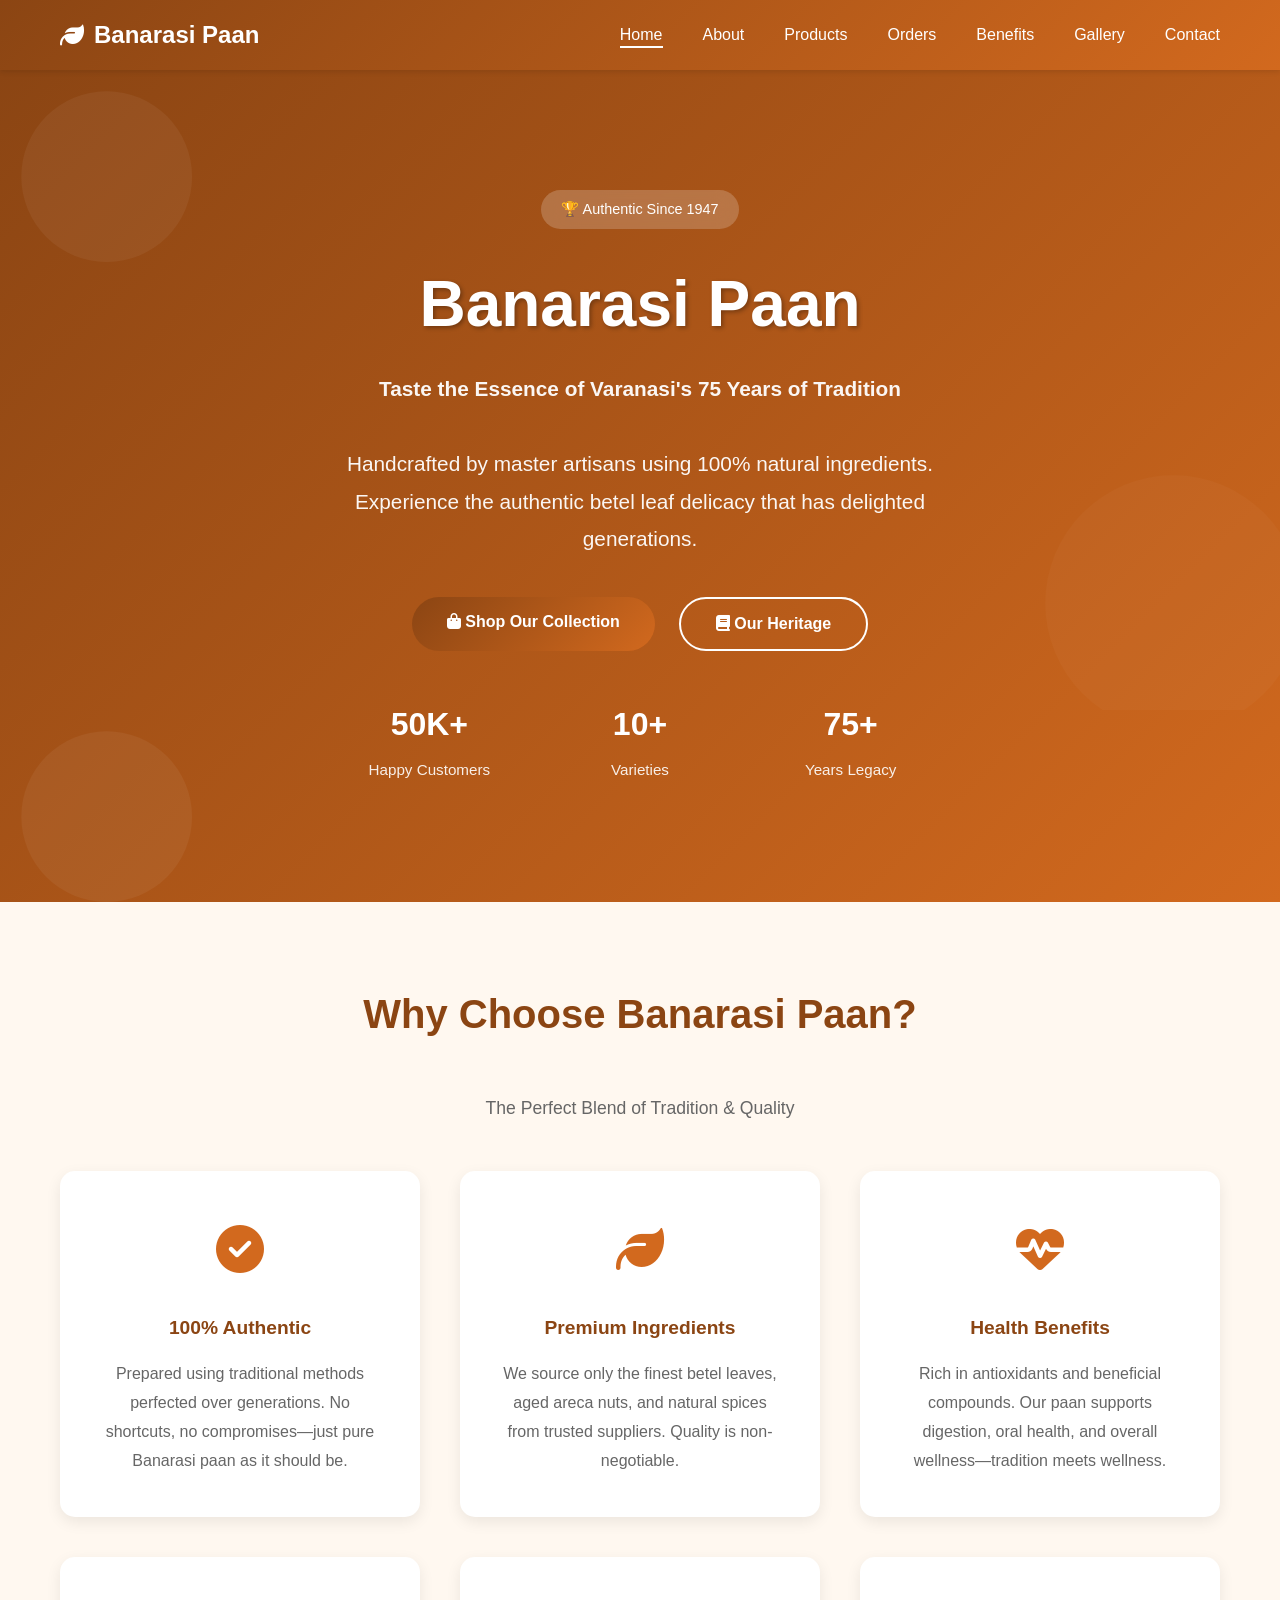
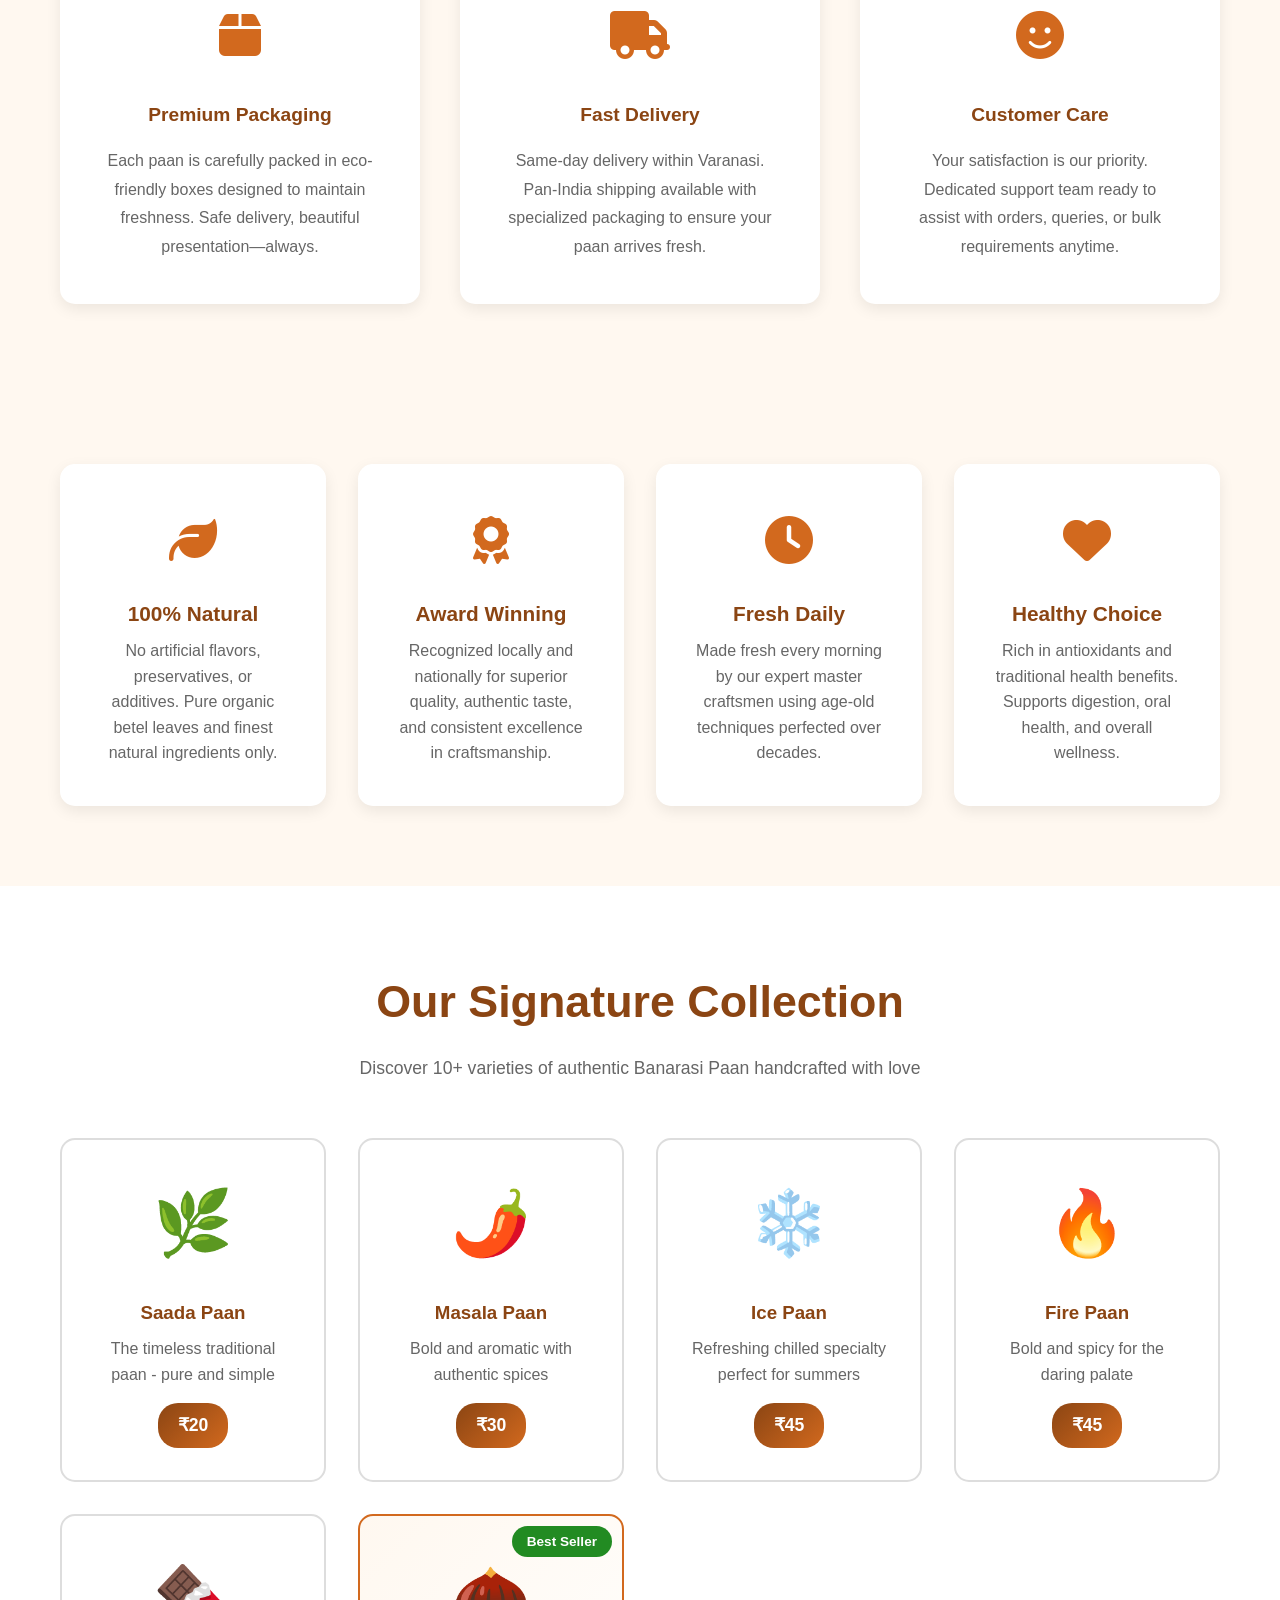
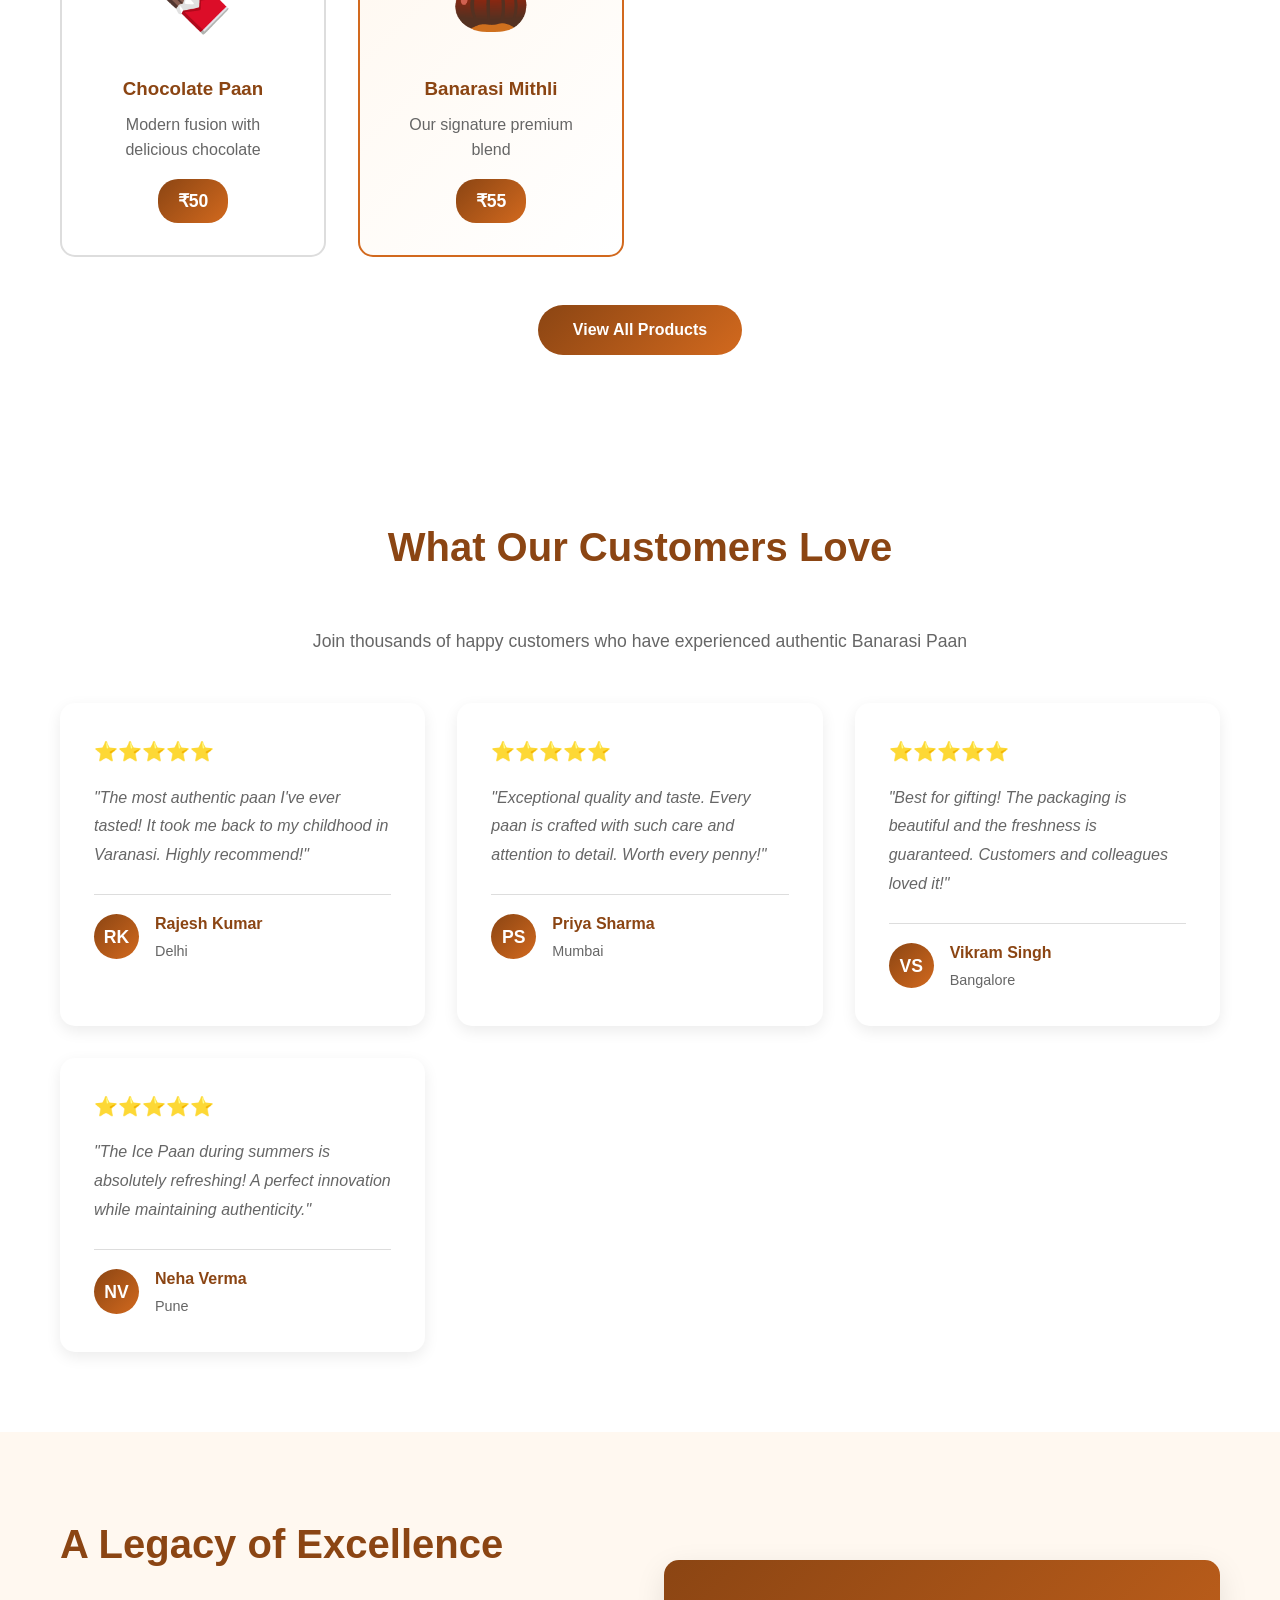
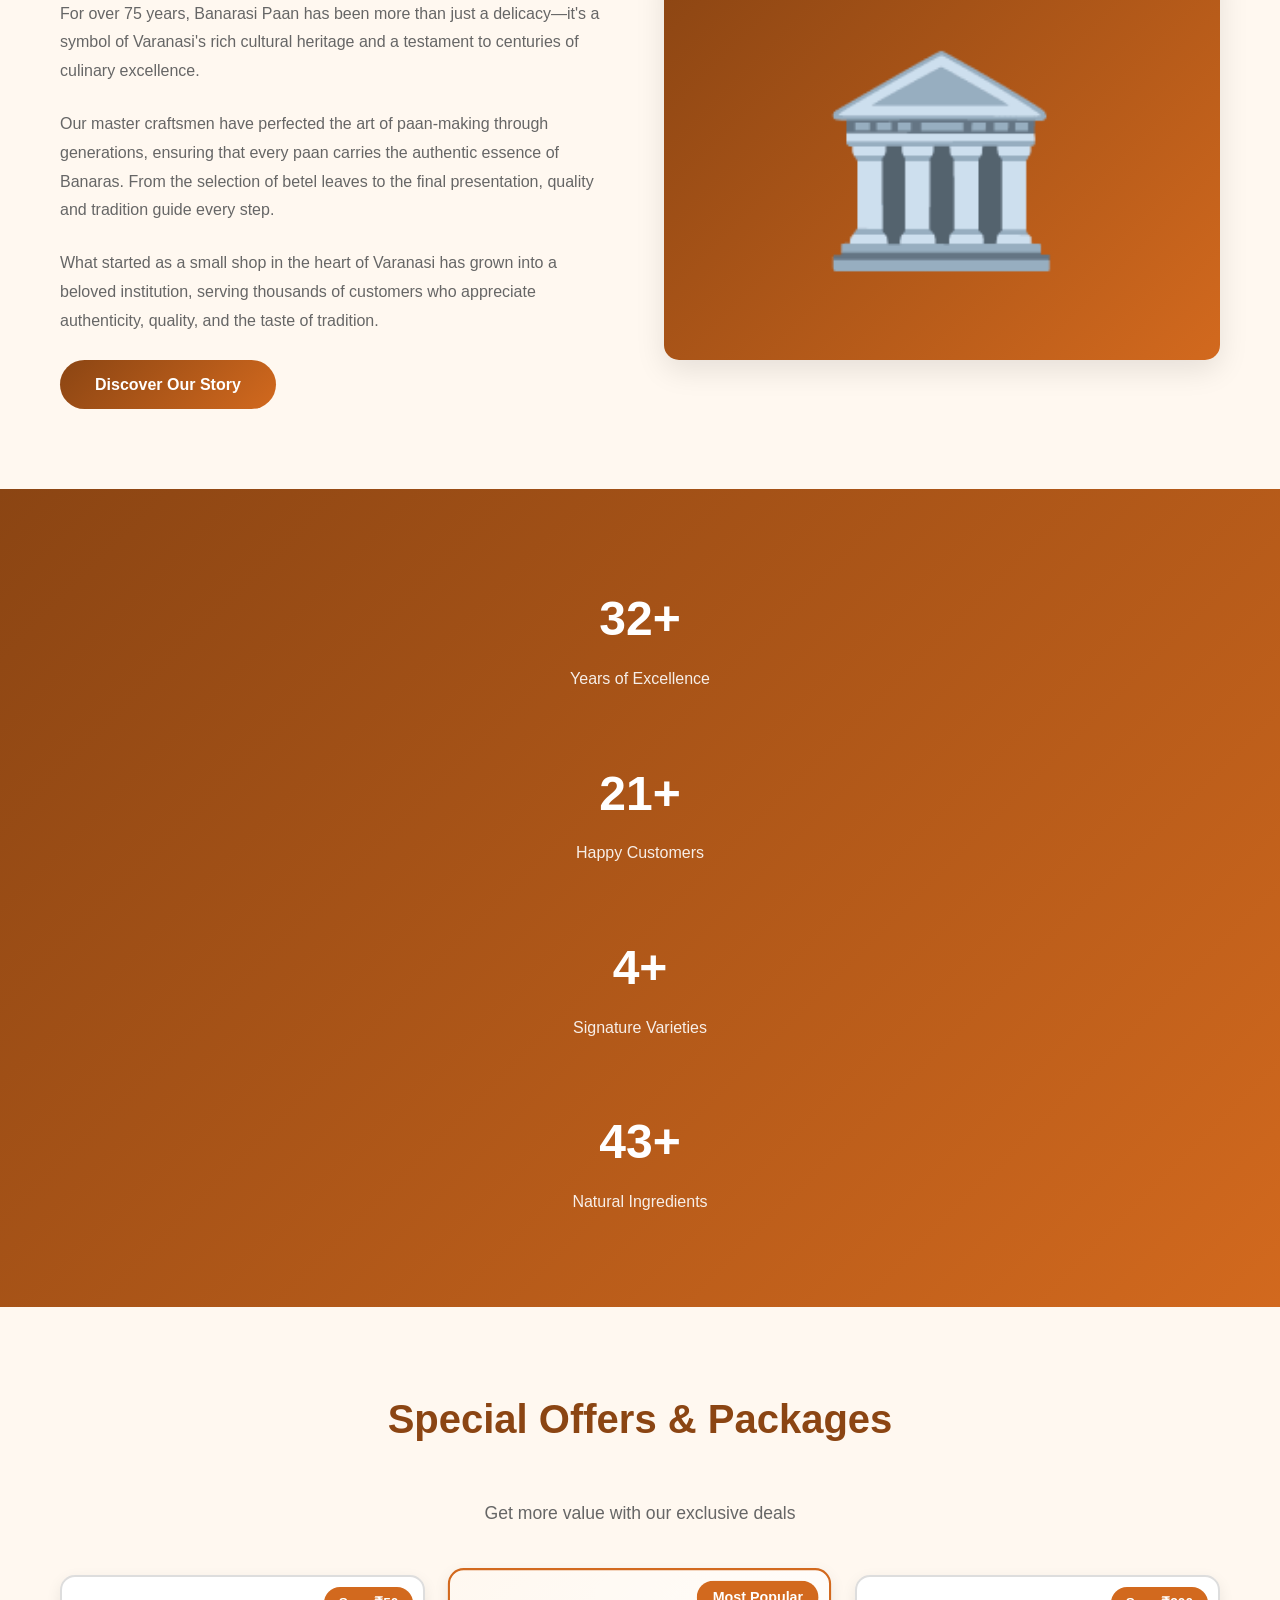
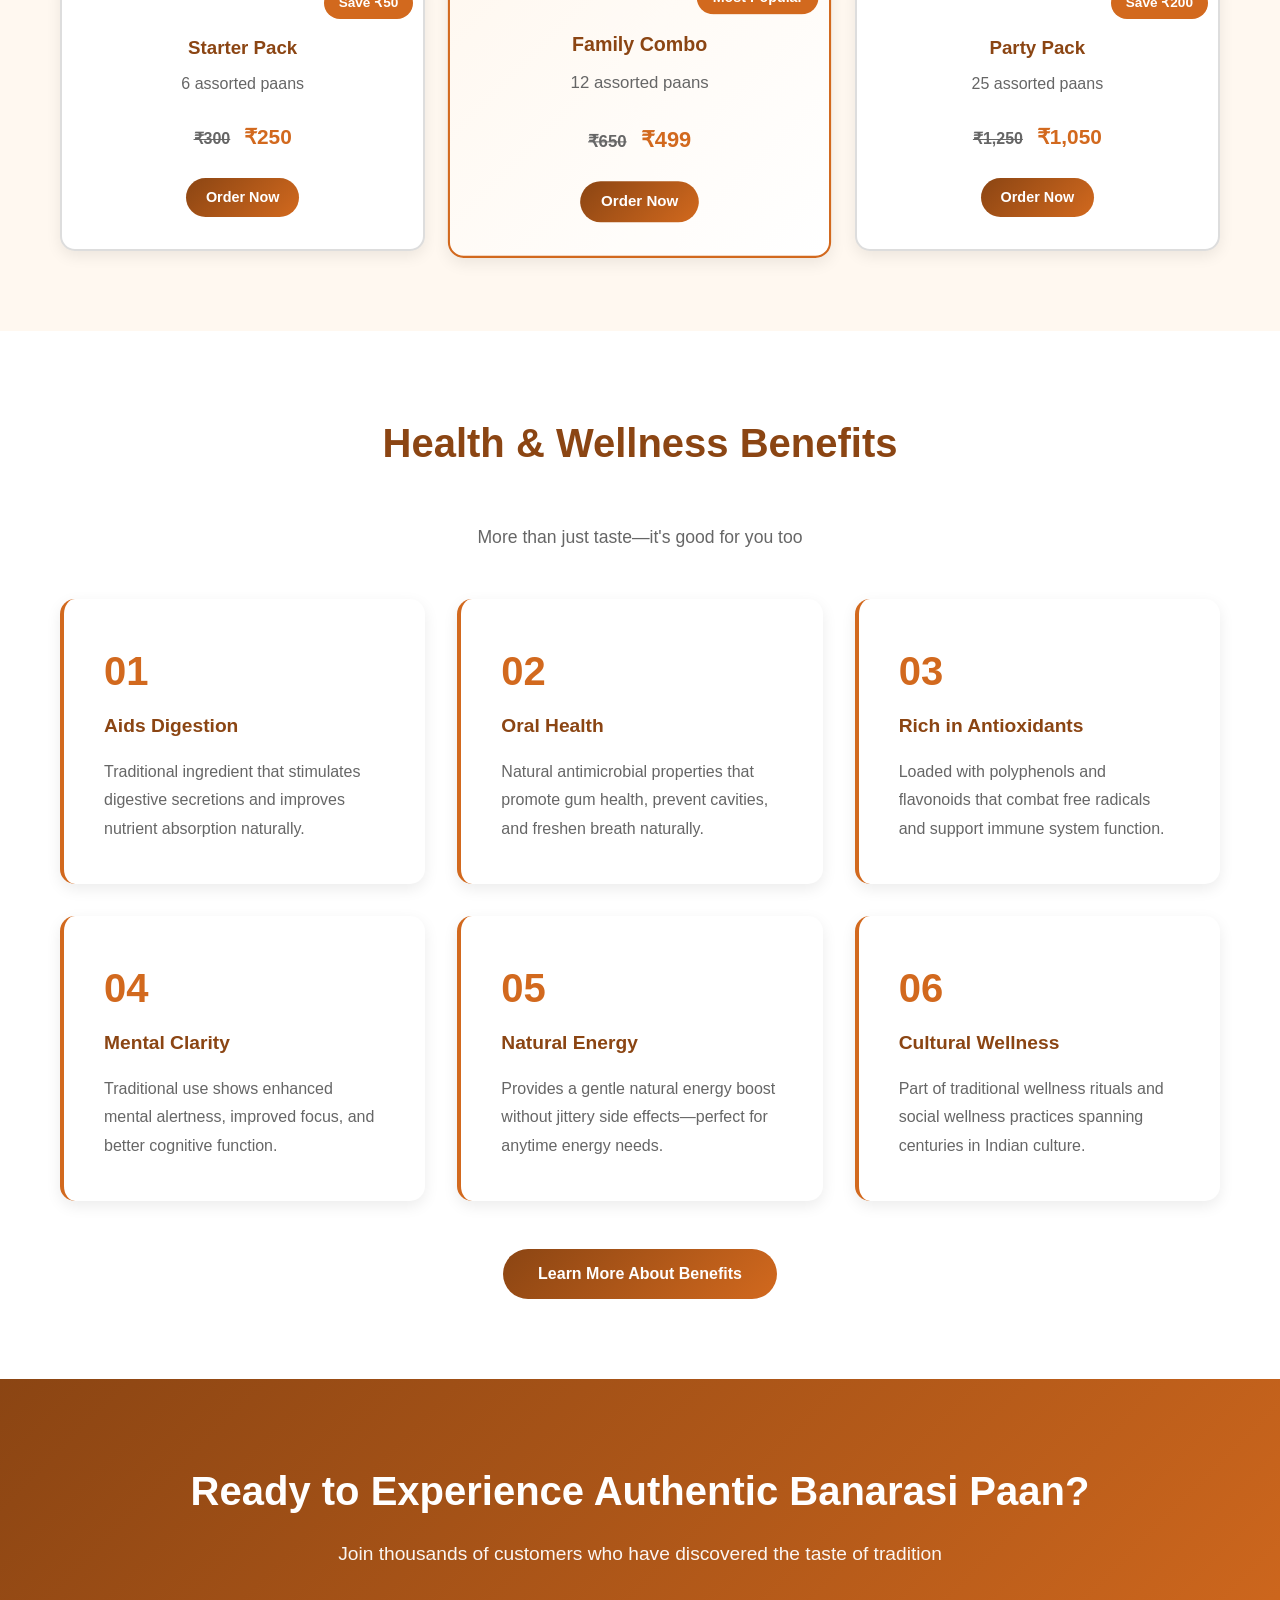
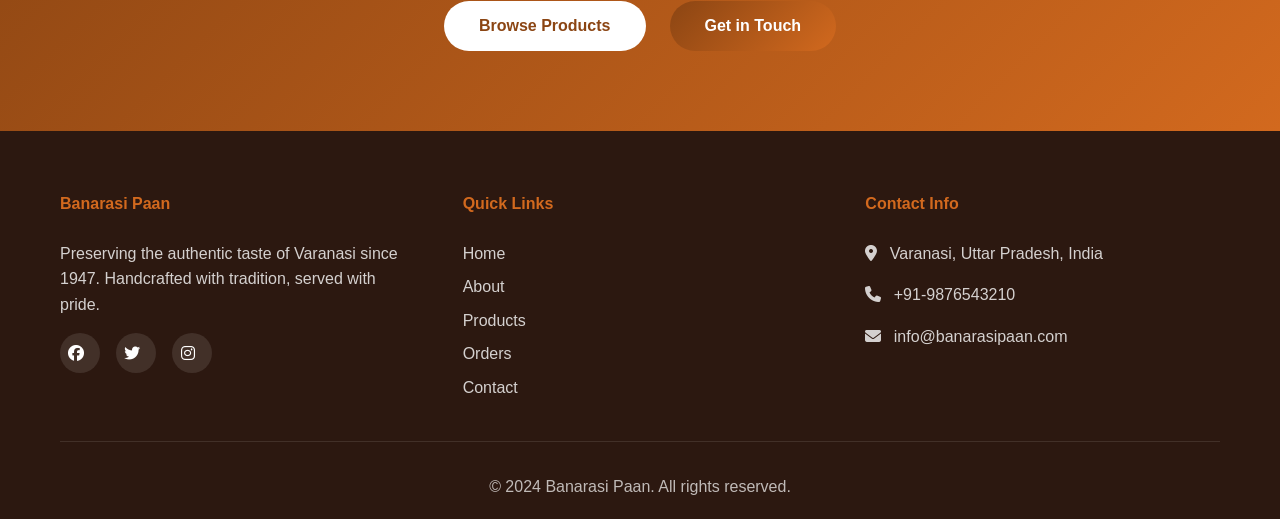
==== commit 24d13be7: "Enhance home page with marketing content and new sections" ====
--- a/index.html
+++ b/index.html
@@ -3,7 +3,7 @@
 <head>
     <meta charset="UTF-8">
     <meta name="viewport" content="width=device-width, initial-scale=1.0">
-    <title>Banarasi Paan - Traditional Betel Leaf Delicacy</title>
+    <title>Banarasi Paan - Traditional Betel Leaf Delicacy | Since 1947</title>
     <link rel="stylesheet" href="style.css">
     <link rel="stylesheet" href="https://cdnjs.cloudflare.com/ajax/libs/font-awesome/6.4.0/css/all.min.css">
 </head>
@@ -35,12 +35,84 @@
     <section class="hero">
         <div class="hero-overlay"></div>
         <div class="hero-content">
-            <span class="hero-badge">Since 1947</span>
+            <span class="hero-badge">🏆 Authentic Since 1947</span>
             <h1>Banarasi Paan</h1>
-            <p>Experience the authentic essence of Varanasi's most cherished tradition</p>
+            <p class="hero-subtitle">Taste the Essence of Varanasi's 75 Years of Tradition</p>
+            <p class="hero-description">Handcrafted by master artisans using 100% natural ingredients. Experience the authentic betel leaf delicacy that has delighted generations.</p>
             <div class="hero-buttons">
-                <a href="products.html" class="btn btn-primary">Shop Now</a>
-                <a href="about.html" class="btn btn-secondary">Learn More</a>
+                <a href="products.html" class="btn btn-primary">
+                    <i class="fas fa-shopping-bag"></i> Shop Our Collection
+                </a>
+                <a href="about.html" class="btn btn-secondary">
+                    <i class="fas fa-book"></i> Our Heritage
+                </a>
+            </div>
+            <div class="hero-stats">
+                <div class="stat">
+                    <span class="stat-number">50K+</span>
+                    <span class="stat-label">Happy Customers</span>
+                </div>
+                <div class="stat">
+                    <span class="stat-number">10+</span>
+                    <span class="stat-label">Varieties</span>
+                </div>
+                <div class="stat">
+                    <span class="stat-number">75+</span>
+                    <span class="stat-label">Years Legacy</span>
+                </div>
+            </div>
+        </div>
+    </section>
+
+    <!-- Why Choose Us Section -->
+    <section class="why-choose">
+        <div class="container">
+            <h2 class="section-title">Why Choose Banarasi Paan?</h2>
+            <p class="section-subtitle">The Perfect Blend of Tradition & Quality</p>
+
+            <div class="why-grid">
+                <div class="why-card">
+                    <div class="why-icon">
+                        <i class="fas fa-check-circle"></i>
+                    </div>
+                    <h3>100% Authentic</h3>
+                    <p>Prepared using traditional methods perfected over generations. No shortcuts, no compromises—just pure Banarasi paan as it should be.</p>
+                </div>
+                <div class="why-card">
+                    <div class="why-icon">
+                        <i class="fas fa-leaf"></i>
+                    </div>
+                    <h3>Premium Ingredients</h3>
+                    <p>We source only the finest betel leaves, aged areca nuts, and natural spices from trusted suppliers. Quality is non-negotiable.</p>
+                </div>
+                <div class="why-card">
+                    <div class="why-icon">
+                        <i class="fas fa-heartbeat"></i>
+                    </div>
+                    <h3>Health Benefits</h3>
+                    <p>Rich in antioxidants and beneficial compounds. Our paan supports digestion, oral health, and overall wellness—tradition meets wellness.</p>
+                </div>
+                <div class="why-card">
+                    <div class="why-icon">
+                        <i class="fas fa-box"></i>
+                    </div>
+                    <h3>Premium Packaging</h3>
+                    <p>Each paan is carefully packed in eco-friendly boxes designed to maintain freshness. Safe delivery, beautiful presentation—always.</p>
+                </div>
+                <div class="why-card">
+                    <div class="why-icon">
+                        <i class="fas fa-truck"></i>
+                    </div>
+                    <h3>Fast Delivery</h3>
+                    <p>Same-day delivery within Varanasi. Pan-India shipping available with specialized packaging to ensure your paan arrives fresh.</p>
+                </div>
+                <div class="why-card">
+                    <div class="why-icon">
+                        <i class="fas fa-smile"></i>
+                    </div>
+                    <h3>Customer Care</h3>
+                    <p>Your satisfaction is our priority. Dedicated support team ready to assist with orders, queries, or bulk requirements anytime.</p>
+                </div>
             </div>
         </div>
     </section>
@@ -54,28 +126,28 @@
                         <i class="fas fa-leaf"></i>
                     </div>
                     <h3>100% Natural</h3>
-                    <p>Pure organic betel leaves and finest ingredients</p>
+                    <p>No artificial flavors, preservatives, or additives. Pure organic betel leaves and finest natural ingredients only.</p>
                 </div>
                 <div class="feature-card">
                     <div class="feature-icon">
                         <i class="fas fa-award"></i>
                     </div>
                     <h3>Award Winning</h3>
-                    <p>Recognized for quality and authentic taste</p>
+                    <p>Recognized locally and nationally for superior quality, authentic taste, and consistent excellence in craftsmanship.</p>
                 </div>
                 <div class="feature-card">
                     <div class="feature-icon">
                         <i class="fas fa-clock"></i>
                     </div>
                     <h3>Fresh Daily</h3>
-                    <p>Made fresh every morning by expert craftsmen</p>
+                    <p>Made fresh every morning by our expert master craftsmen using age-old techniques perfected over decades.</p>
                 </div>
                 <div class="feature-card">
                     <div class="feature-icon">
                         <i class="fas fa-heart"></i>
                     </div>
                     <h3>Healthy Choice</h3>
-                    <p>Rich in antioxidants and traditional health benefits</p>
+                    <p>Rich in antioxidants and traditional health benefits. Supports digestion, oral health, and overall wellness.</p>
                 </div>
             </div>
         </div>
@@ -85,38 +157,38 @@
     <section class="popular-products">
         <div class="container">
             <div class="section-header">
-                <h2>Our Popular Varieties</h2>
-                <p>Handcrafted with love and tradition</p>
+                <h2>Our Signature Collection</h2>
+                <p>Discover 10+ varieties of authentic Banarasi Paan handcrafted with love</p>
             </div>
             <div class="products-preview">
                 <div class="product-card">
                     <div class="product-image">🌿</div>
                     <h3>Saada Paan</h3>
-                    <p class="product-description">Classic blend of betel leaf and areca nut</p>
+                    <p class="product-description">The timeless traditional paan - pure and simple</p>
                     <span class="product-price">₹20</span>
                 </div>
                 <div class="product-card">
                     <div class="product-image">🌶️</div>
                     <h3>Masala Paan</h3>
-                    <p class="product-description">Aromatic spices for an enhanced flavor</p>
+                    <p class="product-description">Bold and aromatic with authentic spices</p>
                     <span class="product-price">₹30</span>
                 </div>
                 <div class="product-card">
                     <div class="product-image">❄️</div>
                     <h3>Ice Paan</h3>
-                    <p class="product-description">Refreshing chilled summer specialty</p>
+                    <p class="product-description">Refreshing chilled specialty perfect for summers</p>
                     <span class="product-price">₹45</span>
                 </div>
                 <div class="product-card">
                     <div class="product-image">🔥</div>
                     <h3>Fire Paan</h3>
-                    <p class="product-description">Bold and spicy for heat lovers</p>
+                    <p class="product-description">Bold and spicy for the daring palate</p>
                     <span class="product-price">₹45</span>
                 </div>
                 <div class="product-card">
                     <div class="product-image">🍫</div>
                     <h3>Chocolate Paan</h3>
-                    <p class="product-description">Modern fusion with chocolate</p>
+                    <p class="product-description">Modern fusion with delicious chocolate</p>
                     <span class="product-price">₹50</span>
                 </div>
                 <div class="product-card featured">
@@ -133,14 +205,70 @@
         </div>
     </section>
 
+    <!-- Testimonials Section -->
+    <section class="testimonials">
+        <div class="container">
+            <h2 class="section-title">What Our Customers Love</h2>
+            <p class="section-subtitle">Join thousands of happy customers who have experienced authentic Banarasi Paan</p>
+
+            <div class="testimonials-grid">
+                <div class="testimonial-card">
+                    <div class="stars">⭐⭐⭐⭐⭐</div>
+                    <p class="testimonial-text">"The most authentic paan I've ever tasted! It took me back to my childhood in Varanasi. Highly recommend!"</p>
+                    <div class="testimonial-author">
+                        <div class="author-initials">RK</div>
+                        <div class="author-info">
+                            <p class="author-name">Rajesh Kumar</p>
+                            <p class="author-role">Delhi</p>
+                        </div>
+                    </div>
+                </div>
+                <div class="testimonial-card">
+                    <div class="stars">⭐⭐⭐⭐⭐</div>
+                    <p class="testimonial-text">"Exceptional quality and taste. Every paan is crafted with such care and attention to detail. Worth every penny!"</p>
+                    <div class="testimonial-author">
+                        <div class="author-initials">PS</div>
+                        <div class="author-info">
+                            <p class="author-name">Priya Sharma</p>
+                            <p class="author-role">Mumbai</p>
+                        </div>
+                    </div>
+                </div>
+                <div class="testimonial-card">
+                    <div class="stars">⭐⭐⭐⭐⭐</div>
+                    <p class="testimonial-text">"Best for gifting! The packaging is beautiful and the freshness is guaranteed. Customers and colleagues loved it!"</p>
+                    <div class="testimonial-author">
+                        <div class="author-initials">VS</div>
+                        <div class="author-info">
+                            <p class="author-name">Vikram Singh</p>
+                            <p class="author-role">Bangalore</p>
+                        </div>
+                    </div>
+                </div>
+                <div class="testimonial-card">
+                    <div class="stars">⭐⭐⭐⭐⭐</div>
+                    <p class="testimonial-text">"The Ice Paan during summers is absolutely refreshing! A perfect innovation while maintaining authenticity."</p>
+                    <div class="testimonial-author">
+                        <div class="author-initials">NV</div>
+                        <div class="author-info">
+                            <p class="author-name">Neha Verma</p>
+                            <p class="author-role">Pune</p>
+                        </div>
+                    </div>
+                </div>
+            </div>
+        </div>
+    </section>
+
     <!-- Heritage Section -->
     <section class="heritage">
         <div class="container">
             <div class="heritage-content">
                 <div class="heritage-text">
-                    <h2>A Legacy of Tradition</h2>
-                    <p>For generations, Banarasi Paan has been more than just a delicacy. It represents the heart and soul of Varanasi's cultural heritage.</p>
-                    <p>Our master craftsmen have perfected the art of paan-making, using techniques passed down through generations, ensuring every paan is a masterpiece.</p>
+                    <h2>A Legacy of Excellence</h2>
+                    <p>For over 75 years, Banarasi Paan has been more than just a delicacy—it's a symbol of Varanasi's rich cultural heritage and a testament to centuries of culinary excellence.</p>
+                    <p>Our master craftsmen have perfected the art of paan-making through generations, ensuring that every paan carries the authentic essence of Banaras. From the selection of betel leaves to the final presentation, quality and tradition guide every step.</p>
+                    <p>What started as a small shop in the heart of Varanasi has grown into a beloved institution, serving thousands of customers who appreciate authenticity, quality, and the taste of tradition.</p>
                     <a href="about.html" class="btn btn-primary">Discover Our Story</a>
                 </div>
                 <div class="heritage-image">
@@ -162,7 +290,7 @@
                 <p>Happy Customers</p>
             </div>
             <div class="stat-item">
-                <h3>12+</h3>
+                <h3>10+</h3>
                 <p>Signature Varieties</p>
             </div>
             <div class="stat-item">
@@ -172,13 +300,89 @@
         </div>
     </section>
 
+    <!-- Offers Section -->
+    <section class="offers">
+        <div class="container">
+            <h2 class="section-title">Special Offers & Packages</h2>
+            <p class="section-subtitle">Get more value with our exclusive deals</p>
+
+            <div class="offers-grid">
+                <div class="offer-card">
+                    <div class="offer-badge">Save ₹50</div>
+                    <h3>Starter Pack</h3>
+                    <p>6 assorted paans</p>
+                    <p class="offer-price"><span class="original">₹300</span> <span class="discounted">₹250</span></p>
+                    <a href="orders.html" class="btn btn-small">Order Now</a>
+                </div>
+                <div class="offer-card featured">
+                    <div class="offer-badge">Most Popular</div>
+                    <h3>Family Combo</h3>
+                    <p>12 assorted paans</p>
+                    <p class="offer-price"><span class="original">₹650</span> <span class="discounted">₹499</span></p>
+                    <a href="orders.html" class="btn btn-small">Order Now</a>
+                </div>
+                <div class="offer-card">
+                    <div class="offer-badge">Save ₹200</div>
+                    <h3>Party Pack</h3>
+                    <p>25 assorted paans</p>
+                    <p class="offer-price"><span class="original">₹1,250</span> <span class="discounted">₹1,050</span></p>
+                    <a href="orders.html" class="btn btn-small">Order Now</a>
+                </div>
+            </div>
+        </div>
+    </section>
+
+    <!-- Benefits Highlight -->
+    <section class="benefits-highlight">
+        <div class="container">
+            <h2 class="section-title">Health & Wellness Benefits</h2>
+            <p class="section-subtitle">More than just taste—it's good for you too</p>
+
+            <div class="benefits-cards">
+                <div class="benefit-item">
+                    <div class="benefit-number">01</div>
+                    <h3>Aids Digestion</h3>
+                    <p>Traditional ingredient that stimulates digestive secretions and improves nutrient absorption naturally.</p>
+                </div>
+                <div class="benefit-item">
+                    <div class="benefit-number">02</div>
+                    <h3>Oral Health</h3>
+                    <p>Natural antimicrobial properties that promote gum health, prevent cavities, and freshen breath naturally.</p>
+                </div>
+                <div class="benefit-item">
+                    <div class="benefit-number">03</div>
+                    <h3>Rich in Antioxidants</h3>
+                    <p>Loaded with polyphenols and flavonoids that combat free radicals and support immune system function.</p>
+                </div>
+                <div class="benefit-item">
+                    <div class="benefit-number">04</div>
+                    <h3>Mental Clarity</h3>
+                    <p>Traditional use shows enhanced mental alertness, improved focus, and better cognitive function.</p>
+                </div>
+                <div class="benefit-item">
+                    <div class="benefit-number">05</div>
+                    <h3>Natural Energy</h3>
+                    <p>Provides a gentle natural energy boost without jittery side effects—perfect for anytime energy needs.</p>
+                </div>
+                <div class="benefit-item">
+                    <div class="benefit-number">06</div>
+                    <h3>Cultural Wellness</h3>
+                    <p>Part of traditional wellness rituals and social wellness practices spanning centuries in Indian culture.</p>
+                </div>
+            </div>
+            <div class="benefits-cta">
+                <a href="benefits.html" class="btn btn-primary">Learn More About Benefits</a>
+            </div>
+        </div>
+    </section>
+
     <!-- CTA Section -->
     <section class="cta">
         <div class="container">
             <h2>Ready to Experience Authentic Banarasi Paan?</h2>
-            <p>Visit us today or explore our complete collection</p>
+            <p>Join thousands of customers who have discovered the taste of tradition</p>
             <div class="cta-buttons">
-                <a href="products.html" class="btn btn-light">Shop Now</a>
+                <a href="products.html" class="btn btn-light">Browse Products</a>
                 <a href="contact.html" class="btn btn-primary">Get in Touch</a>
             </div>
         </div>
@@ -190,7 +394,7 @@
             <div class="footer-content">
                 <div class="footer-section">
                     <h4>Banarasi Paan</h4>
-                    <p>Preserving the authentic taste of Varanasi since 1947</p>
+                    <p>Preserving the authentic taste of Varanasi since 1947. Handcrafted with tradition, served with pride.</p>
                     <div class="social-links">
                         <a href="#"><i class="fab fa-facebook"></i></a>
                         <a href="#"><i class="fab fa-twitter"></i></a>
@@ -203,6 +407,7 @@
                         <li><a href="index.html">Home</a></li>
                         <li><a href="about.html">About</a></li>
                         <li><a href="products.html">Products</a></li>
+                        <li><a href="orders.html">Orders</a></li>
                         <li><a href="contact.html">Contact</a></li>
                     </ul>
                 </div>
--- a/style.css
+++ b/style.css
@@ -173,11 +173,52 @@
     opacity: 0.95;
 }
 
+.hero-subtitle {
+    font-size: 1.5rem;
+    margin-bottom: 1rem;
+    font-weight: 600;
+}
+
+.hero-description {
+    font-size: 1.1rem;
+    margin-bottom: 2rem;
+    max-width: 600px;
+    margin-left: auto;
+    margin-right: auto;
+    opacity: 0.95;
+    line-height: 1.8;
+}
+
 .hero-buttons {
     display: flex;
     gap: 1.5rem;
     justify-content: center;
     flex-wrap: wrap;
+    margin-bottom: 3rem;
+}
+
+.hero-stats {
+    display: grid;
+    grid-template-columns: repeat(auto-fit, minmax(150px, 1fr));
+    gap: 2rem;
+    margin-top: 3rem;
+}
+
+.stat {
+    text-align: center;
+}
+
+.stat-number {
+    display: block;
+    font-size: 2rem;
+    font-weight: bold;
+    margin-bottom: 0.5rem;
+}
+
+.stat-label {
+    display: block;
+    font-size: 0.95rem;
+    opacity: 0.9;
 }
 
 /* ========== BUTTONS ========== */
@@ -1504,6 +1545,276 @@
     }
 }
 
+/* ========== WHY CHOOSE US SECTION ========== */
+.why-choose {
+    padding: 80px 20px;
+    background: var(--light-bg);
+}
+
+.section-subtitle {
+    text-align: center;
+    color: var(--text-light);
+    margin-bottom: 3rem;
+    font-size: 1.1rem;
+}
+
+.why-grid {
+    display: grid;
+    grid-template-columns: repeat(auto-fit, minmax(300px, 1fr));
+    gap: 2.5rem;
+}
+
+.why-card {
+    background: white;
+    padding: 2.5rem;
+    border-radius: 15px;
+    text-align: center;
+    box-shadow: 0 5px 15px rgba(0,0,0,0.08);
+    transition: all 0.3s;
+    border: 2px solid transparent;
+}
+
+.why-card:hover {
+    border-color: var(--secondary);
+    box-shadow: var(--shadow);
+    transform: translateY(-10px);
+}
+
+.why-icon {
+    font-size: 3rem;
+    color: var(--secondary);
+    margin-bottom: 1.5rem;
+}
+
+.why-card h3 {
+    color: var(--primary);
+    margin-bottom: 1rem;
+    font-size: 1.2rem;
+}
+
+.why-card p {
+    color: var(--text-light);
+    line-height: 1.8;
+}
+
+/* ========== TESTIMONIALS SECTION ========== */
+.testimonials {
+    padding: 80px 20px;
+}
+
+.testimonials-grid {
+    display: grid;
+    grid-template-columns: repeat(auto-fit, minmax(280px, 1fr));
+    gap: 2rem;
+}
+
+.testimonial-card {
+    background: white;
+    padding: 2rem;
+    border-radius: 15px;
+    box-shadow: 0 5px 15px rgba(0,0,0,0.08);
+    transition: all 0.3s;
+    border: 2px solid transparent;
+}
+
+.testimonial-card:hover {
+    border-color: var(--secondary);
+    box-shadow: var(--shadow);
+    transform: translateY(-10px);
+}
+
+.stars {
+    color: #FFD700;
+    margin-bottom: 1rem;
+    font-size: 1.2rem;
+}
+
+.testimonial-text {
+    color: var(--text-light);
+    margin-bottom: 1.5rem;
+    font-style: italic;
+    line-height: 1.8;
+    min-height: 60px;
+}
+
+.testimonial-author {
+    display: flex;
+    gap: 1rem;
+    align-items: center;
+    padding-top: 1rem;
+    border-top: 1px solid var(--border);
+}
+
+.author-initials {
+    width: 45px;
+    height: 45px;
+    background: linear-gradient(135deg, var(--primary), var(--secondary));
+    color: white;
+    border-radius: 50%;
+    display: flex;
+    align-items: center;
+    justify-content: center;
+    font-weight: bold;
+    font-size: 1.1rem;
+}
+
+.author-info {
+    flex: 1;
+}
+
+.author-name {
+    color: var(--primary);
+    font-weight: 600;
+    margin-bottom: 0.2rem;
+}
+
+.author-role {
+    color: var(--text-light);
+    font-size: 0.9rem;
+}
+
+/* ========== OFFERS SECTION ========== */
+.offers {
+    padding: 80px 20px;
+    background: var(--light-bg);
+}
+
+.offers-grid {
+    display: grid;
+    grid-template-columns: repeat(auto-fit, minmax(280px, 1fr));
+    gap: 2rem;
+}
+
+.offer-card {
+    background: white;
+    padding: 2rem;
+    border-radius: 15px;
+    text-align: center;
+    box-shadow: 0 5px 15px rgba(0,0,0,0.08);
+    transition: all 0.3s;
+    border: 2px solid var(--border);
+    position: relative;
+}
+
+.offer-card:hover {
+    border-color: var(--secondary);
+    box-shadow: var(--shadow);
+    transform: translateY(-10px);
+}
+
+.offer-card.featured {
+    border-color: var(--secondary);
+    background: linear-gradient(135deg, var(--light-bg) 0%, white 100%);
+    transform: scale(1.05);
+}
+
+.offer-badge {
+    position: absolute;
+    top: 10px;
+    right: 10px;
+    background: var(--secondary);
+    color: white;
+    padding: 5px 15px;
+    border-radius: 20px;
+    font-size: 0.85rem;
+    font-weight: bold;
+}
+
+.offer-card h3 {
+    color: var(--primary);
+    margin-bottom: 0.5rem;
+    margin-top: 1.5rem;
+}
+
+.offer-card p {
+    color: var(--text-light);
+    margin-bottom: 1.5rem;
+}
+
+.offer-price {
+    font-size: 1.3rem;
+    font-weight: bold;
+    margin-bottom: 1.5rem;
+}
+
+.offer-price .original {
+    color: var(--text-light);
+    text-decoration: line-through;
+    margin-right: 0.5rem;
+    font-size: 1rem;
+}
+
+.offer-price .discounted {
+    color: var(--secondary);
+}
+
+.btn-small {
+    padding: 8px 20px;
+    font-size: 0.9rem;
+    background: linear-gradient(135deg, var(--primary), var(--secondary));
+    color: white;
+    border: none;
+    border-radius: 30px;
+    cursor: pointer;
+    transition: all 0.3s;
+    display: inline-block;
+    text-decoration: none;
+}
+
+.btn-small:hover {
+    transform: scale(1.05);
+    box-shadow: 0 5px 15px rgba(139, 69, 19, 0.3);
+}
+
+/* ========== BENEFITS HIGHLIGHT ========== */
+.benefits-highlight {
+    padding: 80px 20px;
+}
+
+.benefits-cards {
+    display: grid;
+    grid-template-columns: repeat(auto-fit, minmax(280px, 1fr));
+    gap: 2rem;
+    margin-bottom: 3rem;
+}
+
+.benefit-item {
+    background: white;
+    padding: 2.5rem;
+    border-radius: 15px;
+    box-shadow: 0 5px 15px rgba(0,0,0,0.08);
+    transition: all 0.3s;
+    border-left: 4px solid var(--secondary);
+}
+
+.benefit-item:hover {
+    box-shadow: var(--shadow);
+    transform: translateY(-10px);
+}
+
+.benefit-number {
+    display: block;
+    font-size: 2.5rem;
+    font-weight: bold;
+    color: var(--secondary);
+    margin-bottom: 0.5rem;
+}
+
+.benefit-item h3 {
+    color: var(--primary);
+    margin-bottom: 1rem;
+    font-size: 1.2rem;
+}
+
+.benefit-item p {
+    color: var(--text-light);
+    line-height: 1.8;
+}
+
+.benefits-cta {
+    text-align: center;
+}
+
 /* ========== ORDERS PAGE ========== */
 .section-intro {
     text-align: center;
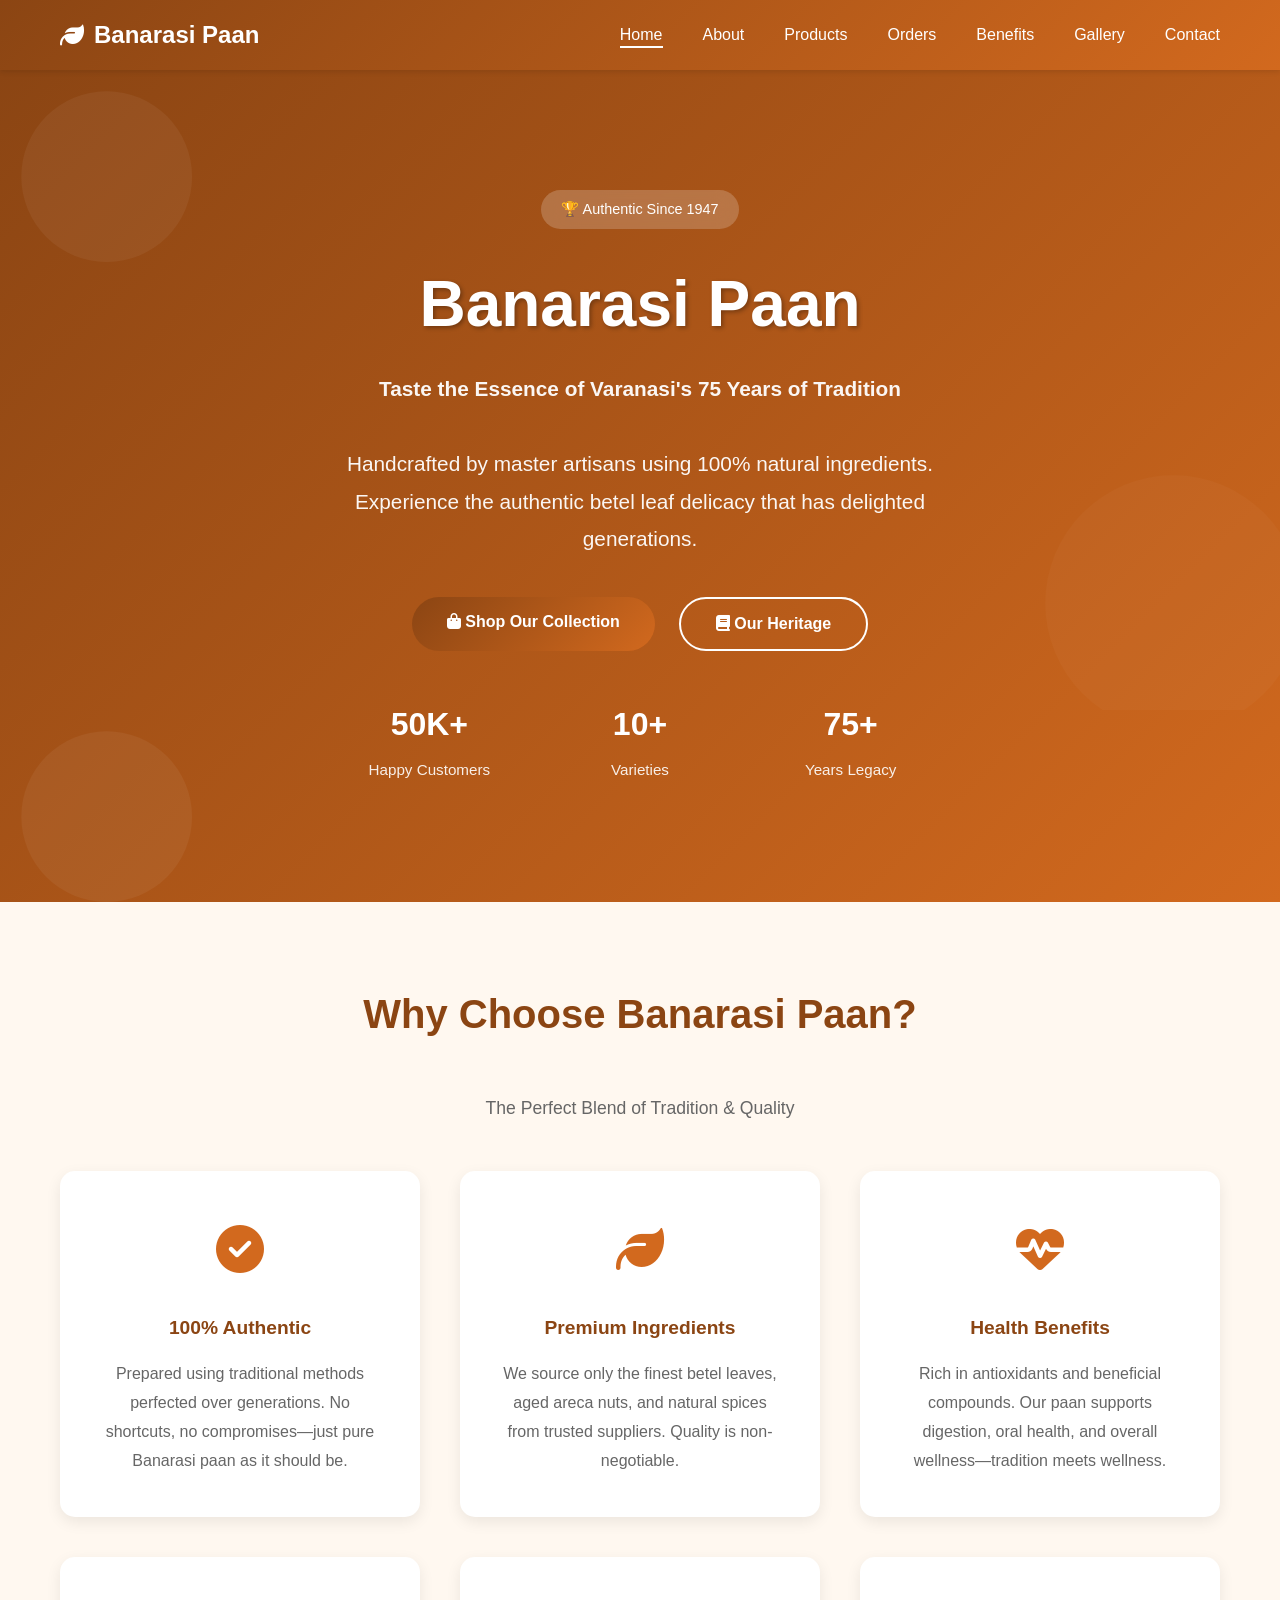
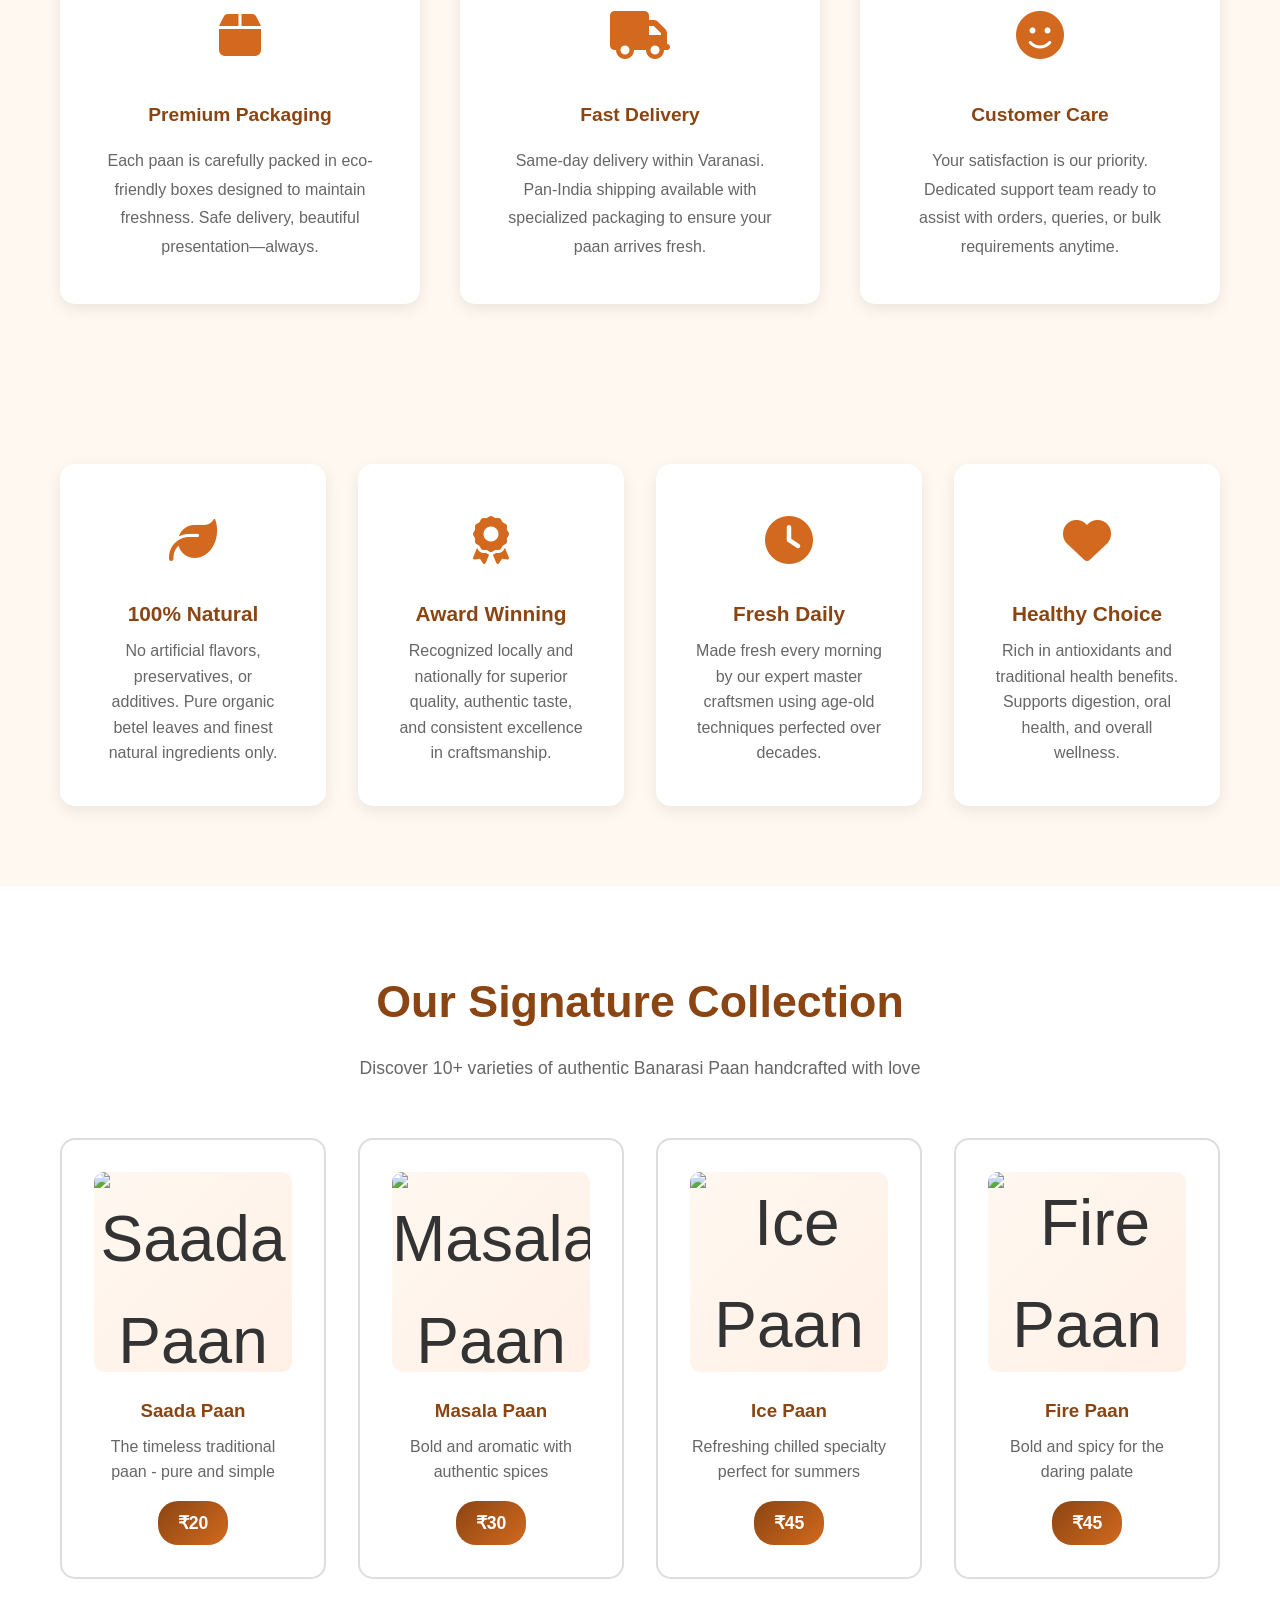
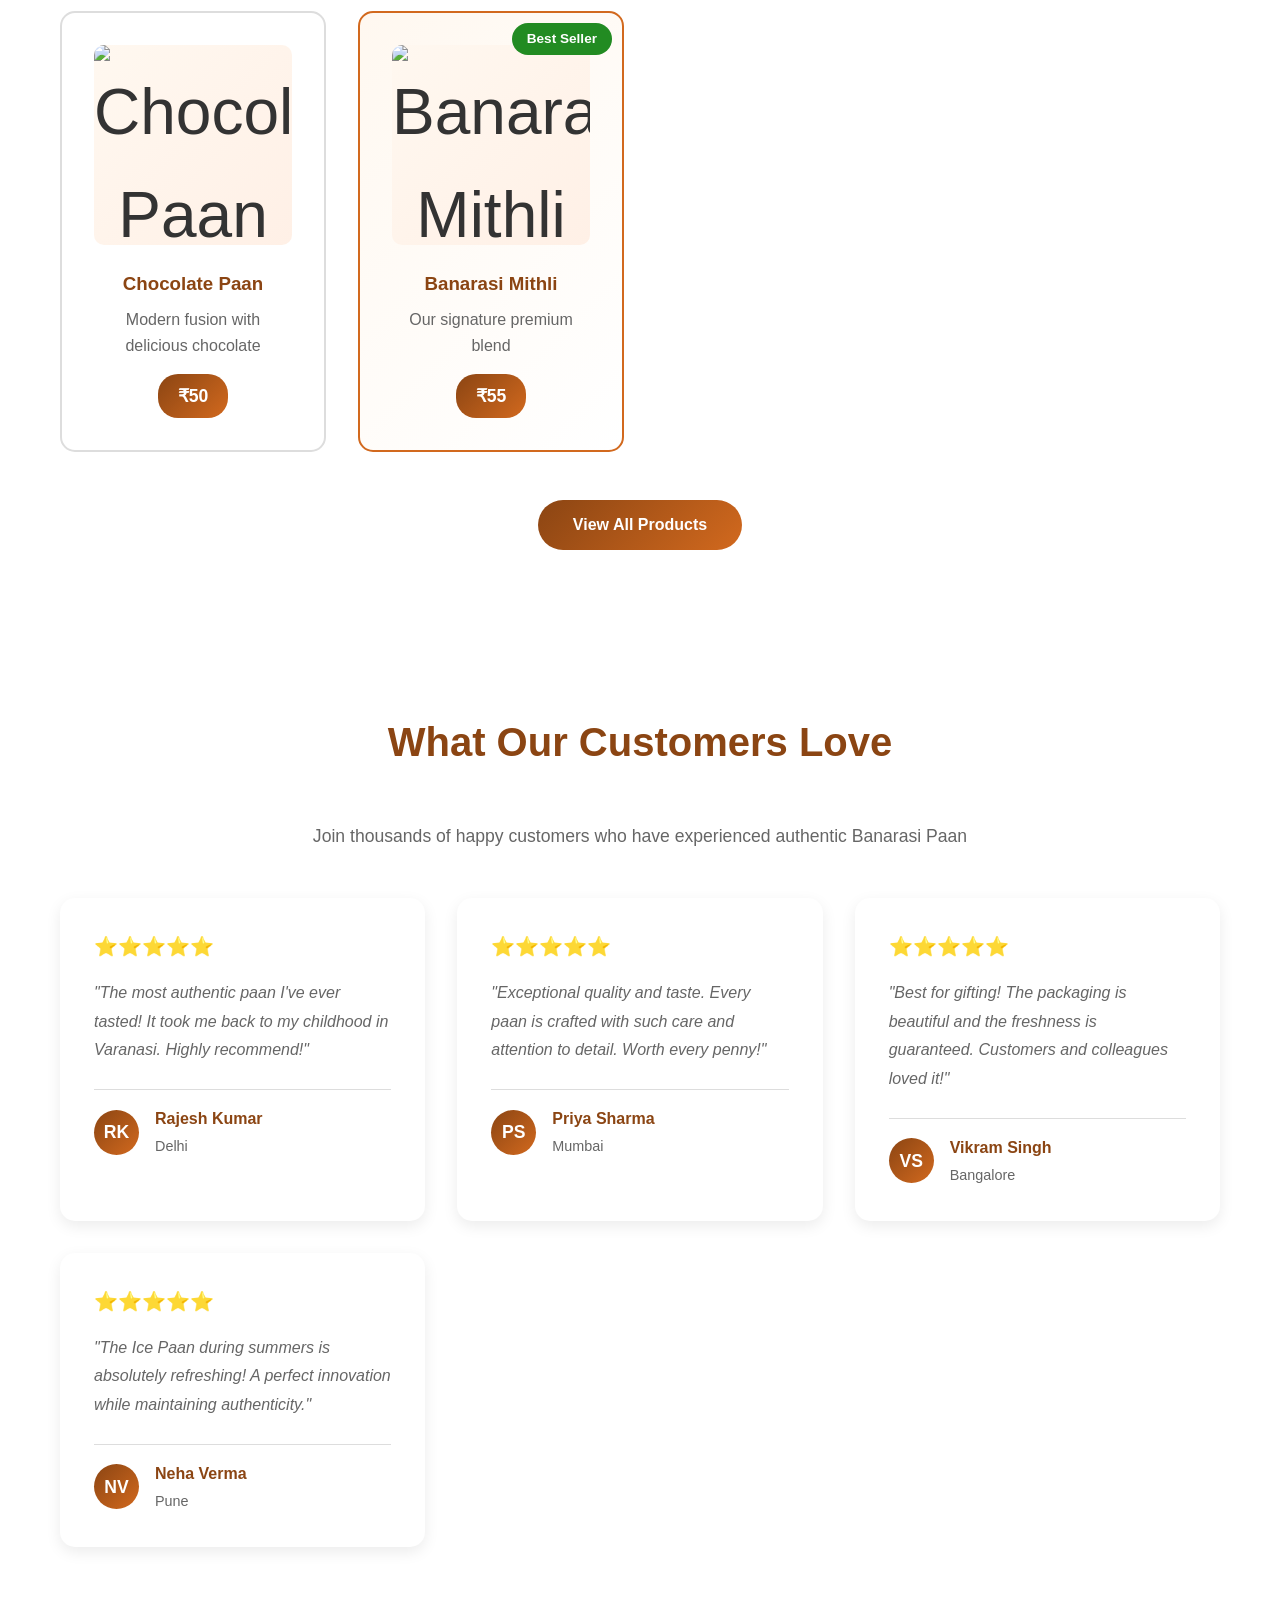
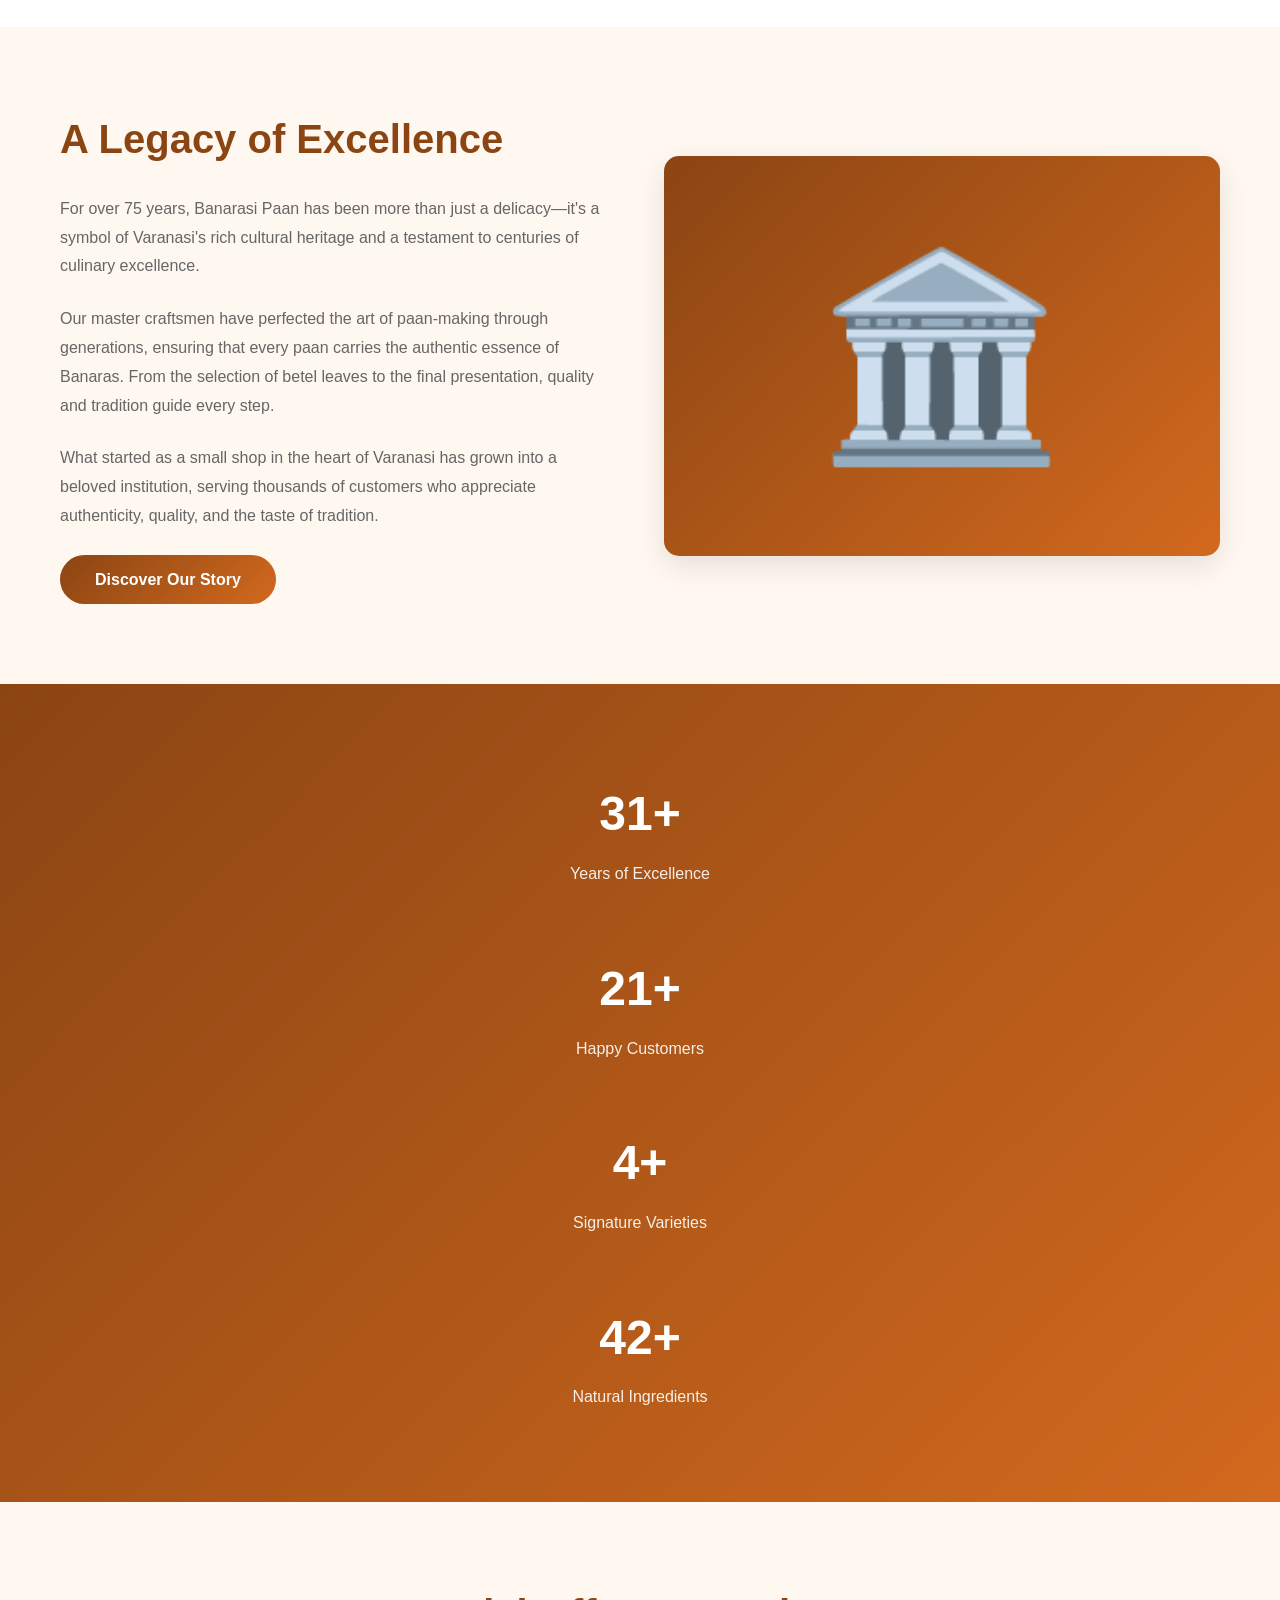
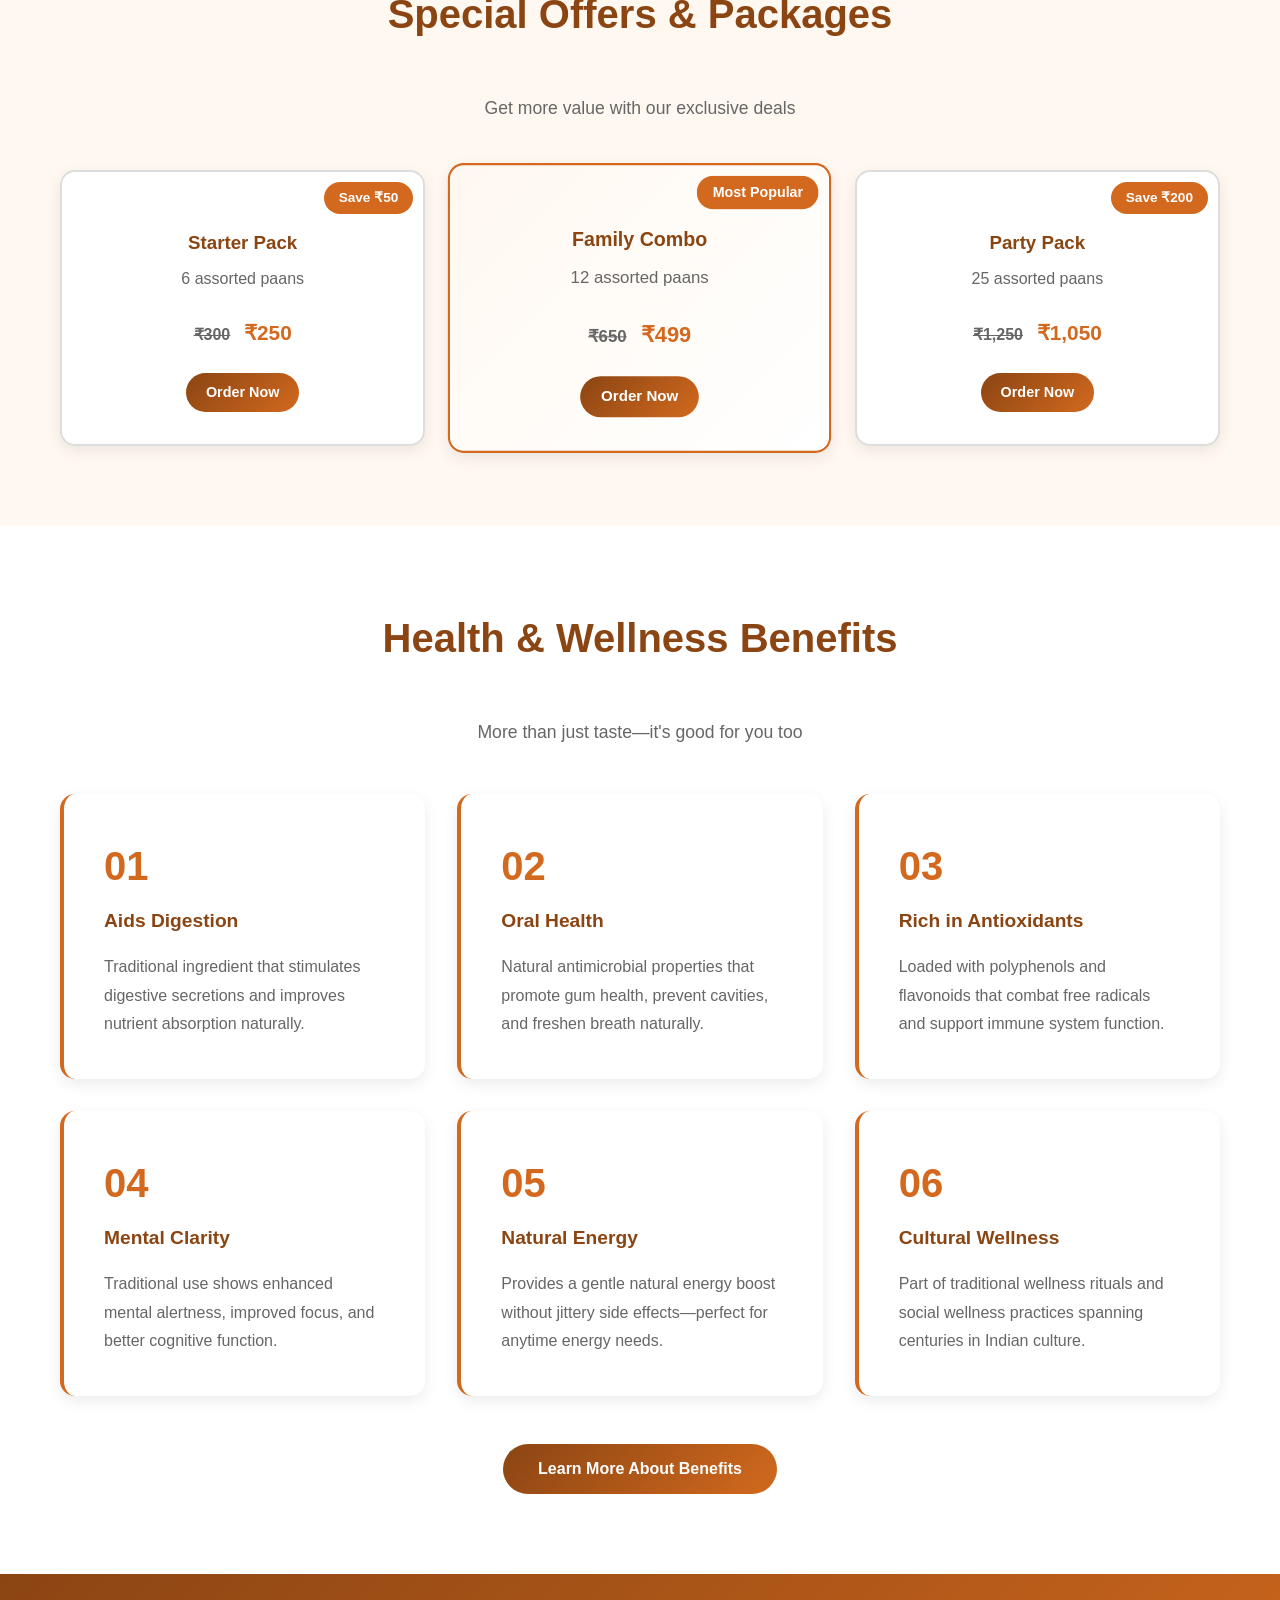
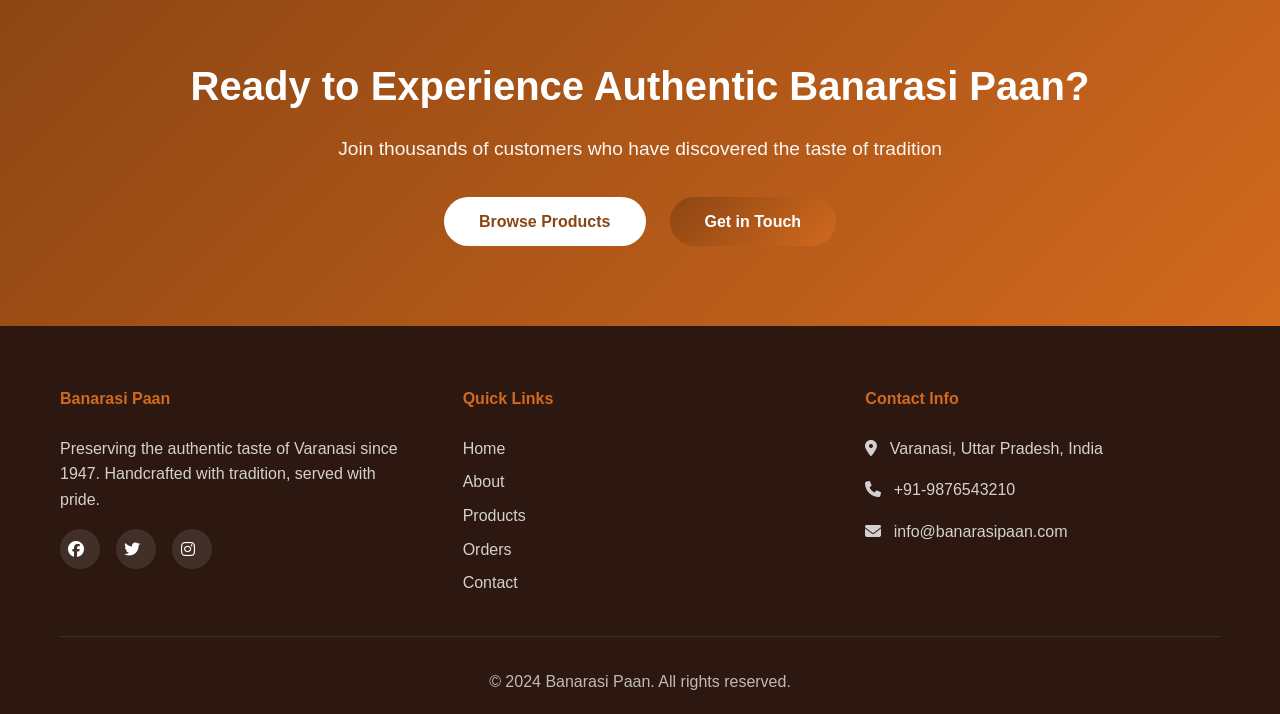
==== commit 912e4e70: "Add external images for all paan varieties from Unsplash" ====
--- a/index.html
+++ b/index.html
@@ -162,38 +162,38 @@
             </div>
             <div class="products-preview">
                 <div class="product-card">
-                    <div class="product-image">🌿</div>
+                    <div class="product-image"><img src="https://images.unsplash.com/photo-1599599810694-b5ac4dd64b11?w=400&h=300&fit=crop" alt="Saada Paan"></div>
                     <h3>Saada Paan</h3>
                     <p class="product-description">The timeless traditional paan - pure and simple</p>
                     <span class="product-price">₹20</span>
                 </div>
                 <div class="product-card">
-                    <div class="product-image">🌶️</div>
+                    <div class="product-image"><img src="https://images.unsplash.com/photo-1596040424222-c78f049213a1?w=400&h=300&fit=crop" alt="Masala Paan"></div>
                     <h3>Masala Paan</h3>
                     <p class="product-description">Bold and aromatic with authentic spices</p>
                     <span class="product-price">₹30</span>
                 </div>
                 <div class="product-card">
-                    <div class="product-image">❄️</div>
+                    <div class="product-image"><img src="https://images.unsplash.com/photo-1599599810231-7a86ba04ad0e?w=400&h=300&fit=crop" alt="Ice Paan"></div>
                     <h3>Ice Paan</h3>
                     <p class="product-description">Refreshing chilled specialty perfect for summers</p>
                     <span class="product-price">₹45</span>
                 </div>
                 <div class="product-card">
-                    <div class="product-image">🔥</div>
+                    <div class="product-image"><img src="https://images.unsplash.com/photo-1596040424222-c78f049213a1?w=400&h=300&fit=crop" alt="Fire Paan"></div>
                     <h3>Fire Paan</h3>
                     <p class="product-description">Bold and spicy for the daring palate</p>
                     <span class="product-price">₹45</span>
                 </div>
                 <div class="product-card">
-                    <div class="product-image">🍫</div>
+                    <div class="product-image"><img src="https://images.unsplash.com/photo-1578985545062-69928b1d9587?w=400&h=300&fit=crop" alt="Chocolate Paan"></div>
                     <h3>Chocolate Paan</h3>
                     <p class="product-description">Modern fusion with delicious chocolate</p>
                     <span class="product-price">₹50</span>
                 </div>
                 <div class="product-card featured">
                     <div class="badge">Best Seller</div>
-                    <div class="product-image">🌰</div>
+                    <div class="product-image"><img src="https://images.unsplash.com/photo-1568901346375-23c9450fc58a?w=400&h=300&fit=crop" alt="Banarasi Mithli"></div>
                     <h3>Banarasi Mithli</h3>
                     <p class="product-description">Our signature premium blend</p>
                     <span class="product-price">₹55</span>
--- a/style.css
+++ b/style.css
@@ -384,10 +384,24 @@
     font-size: 4rem;
     margin-bottom: 1.5rem;
     transition: transform 0.3s;
-}
-
-.product-card:hover .product-image {
-    transform: scale(1.1) rotate(5deg);
+    height: 200px;
+    display: flex;
+    align-items: center;
+    justify-content: center;
+    overflow: hidden;
+    border-radius: 10px;
+    background: linear-gradient(135deg, var(--light-bg) 0%, #FFF0E6 100%);
+}
+
+.product-image img {
+    width: 100%;
+    height: 100%;
+    object-fit: cover;
+    transition: transform 0.3s;
+}
+
+.product-card:hover .product-image img {
+    transform: scale(1.1);
 }
 
 .product-card h3 {
@@ -816,6 +830,24 @@
 .product-image-large {
     font-size: 5rem;
     margin-bottom: 1rem;
+    height: 250px;
+    display: flex;
+    align-items: center;
+    justify-content: center;
+    overflow: hidden;
+    border-radius: 10px;
+    background: linear-gradient(135deg, var(--light-bg) 0%, #FFF0E6 100%);
+}
+
+.product-image-large img {
+    width: 100%;
+    height: 100%;
+    object-fit: cover;
+    transition: transform 0.3s;
+}
+
+.product-card-large:hover .product-image-large img {
+    transform: scale(1.1);
 }
 
 .product-card-large h3 {
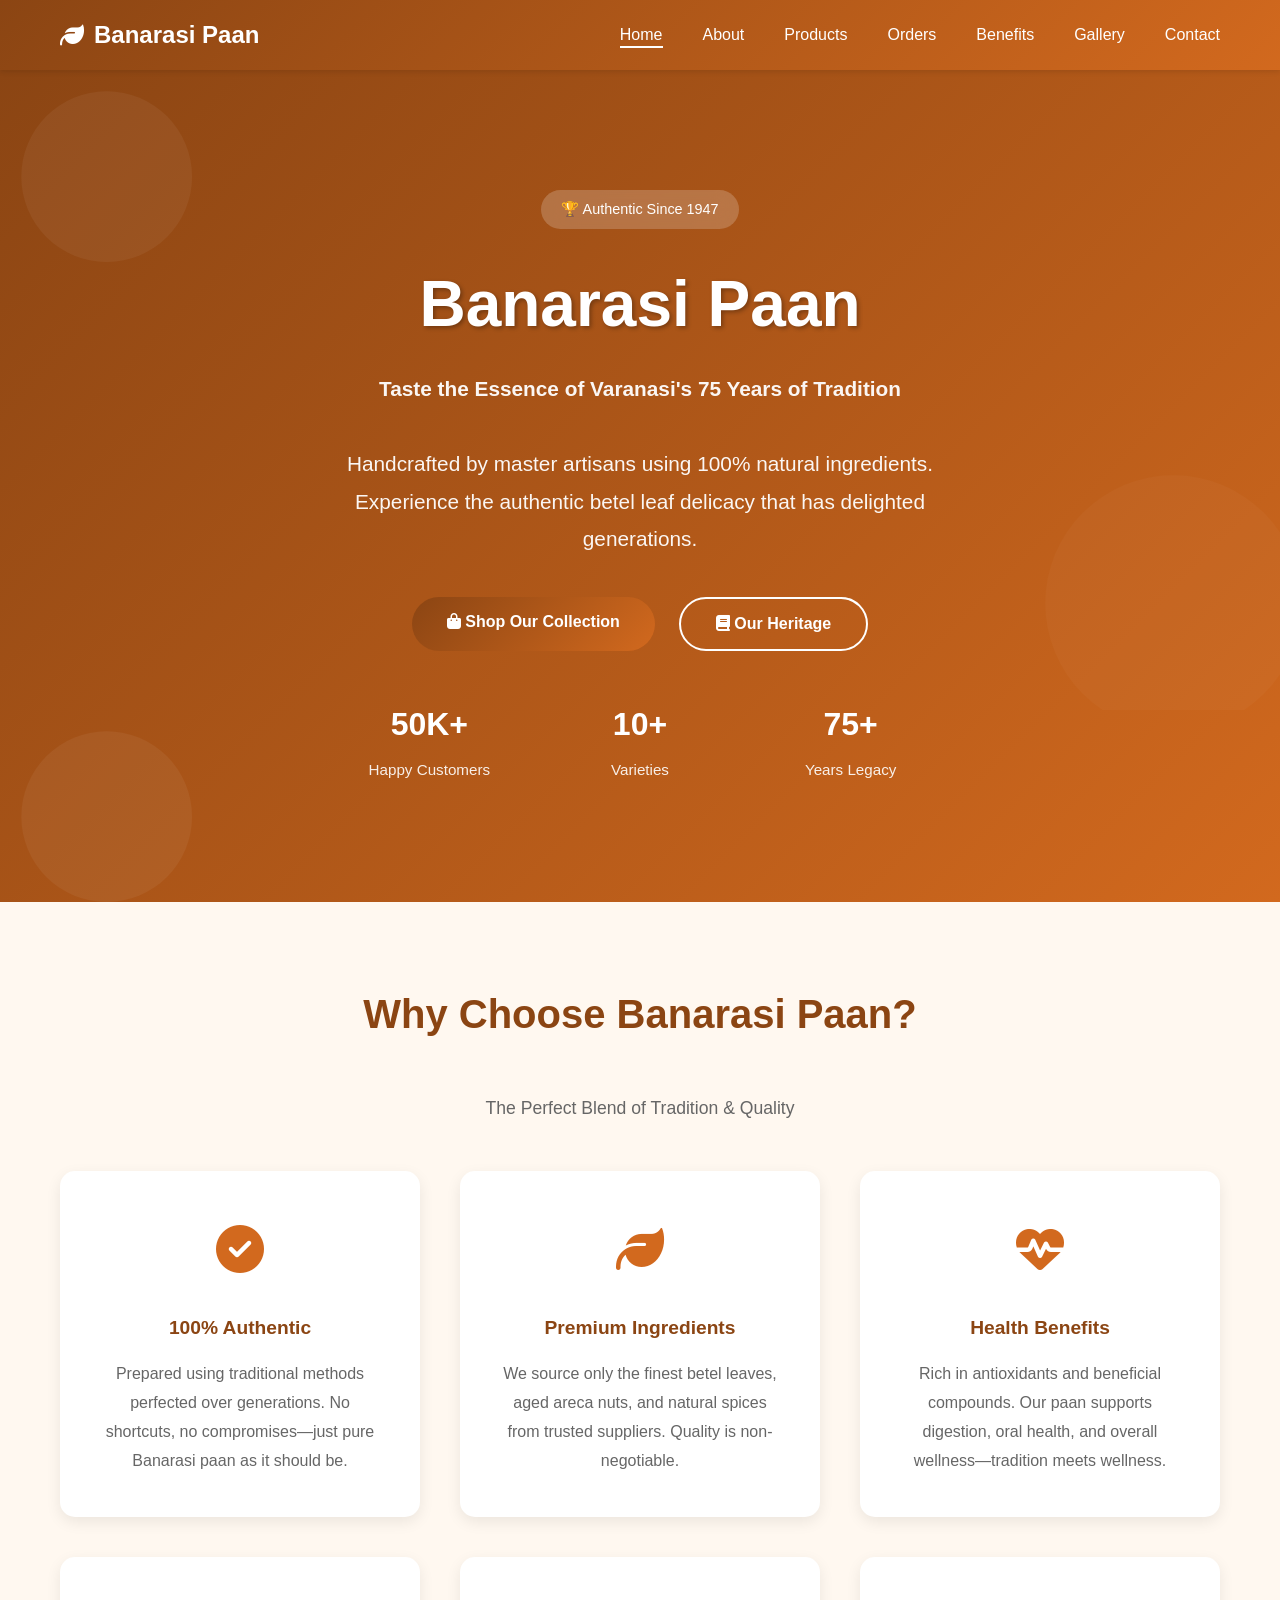
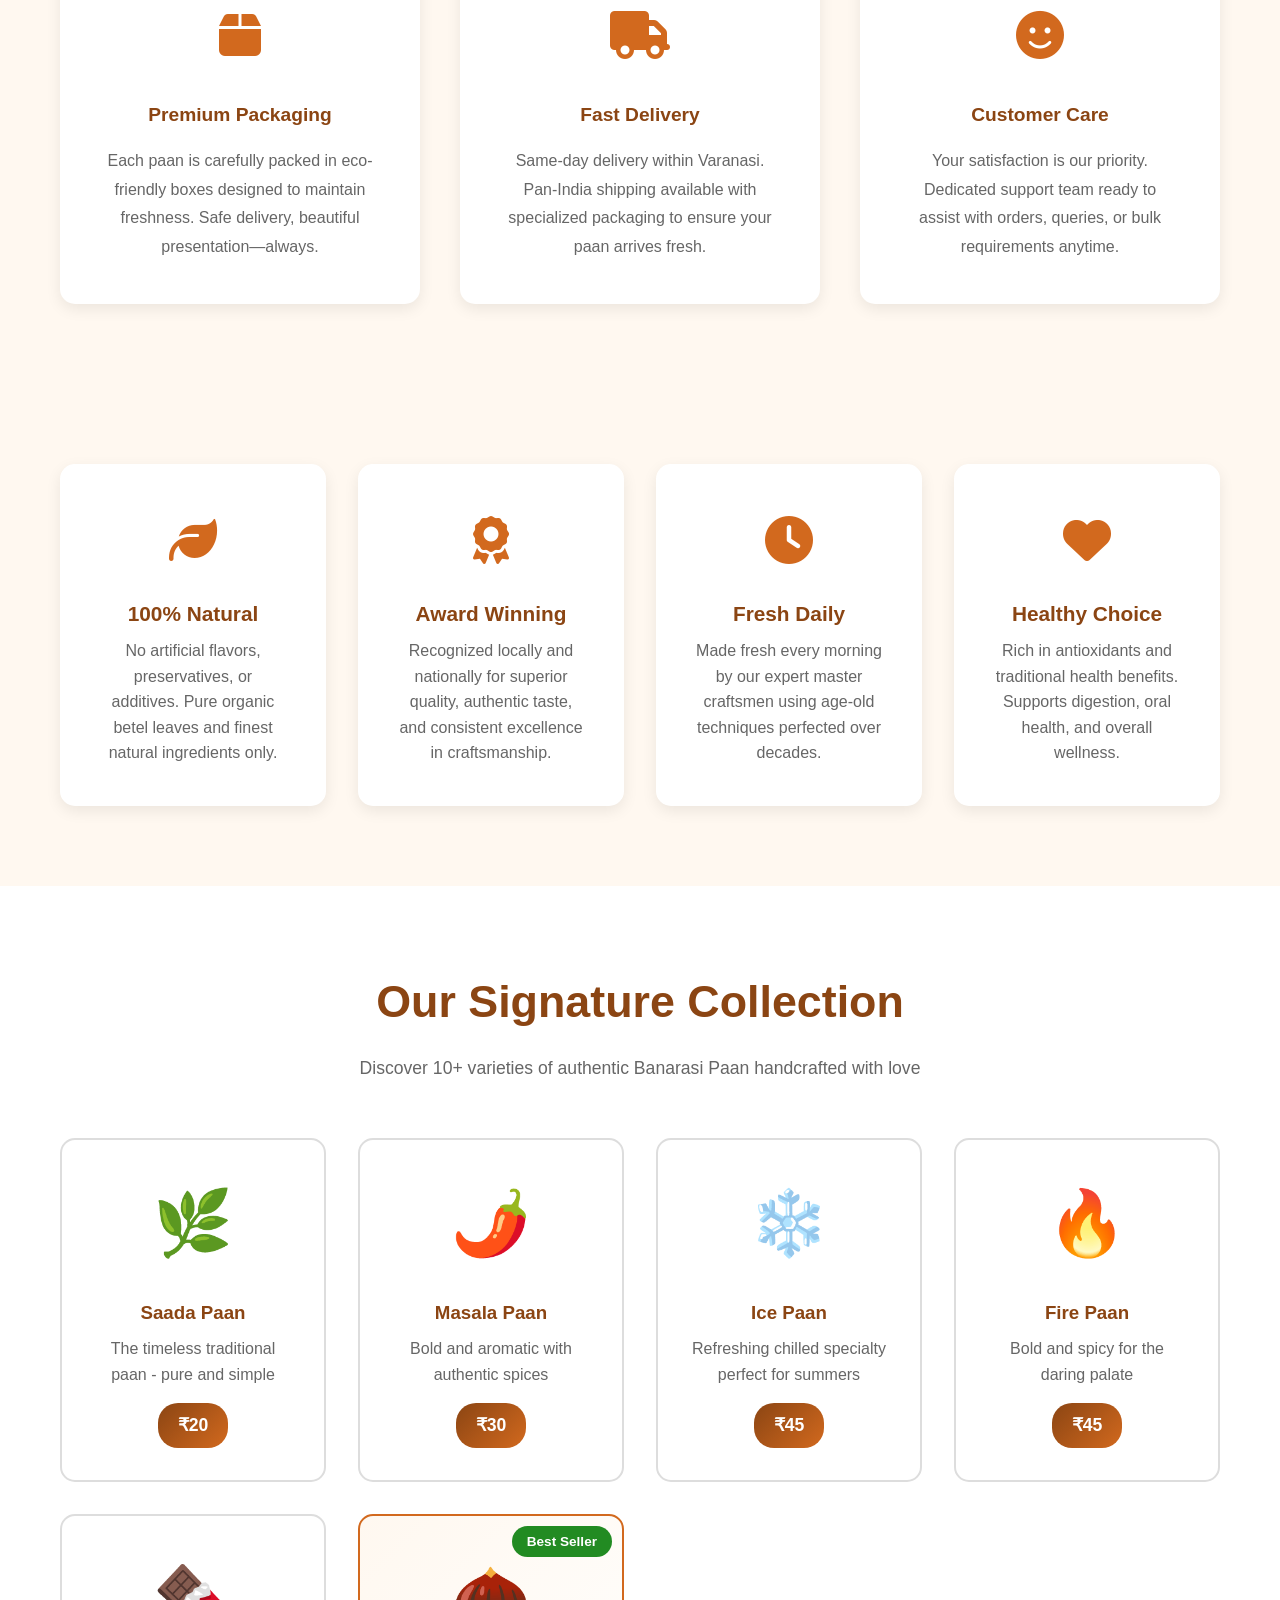
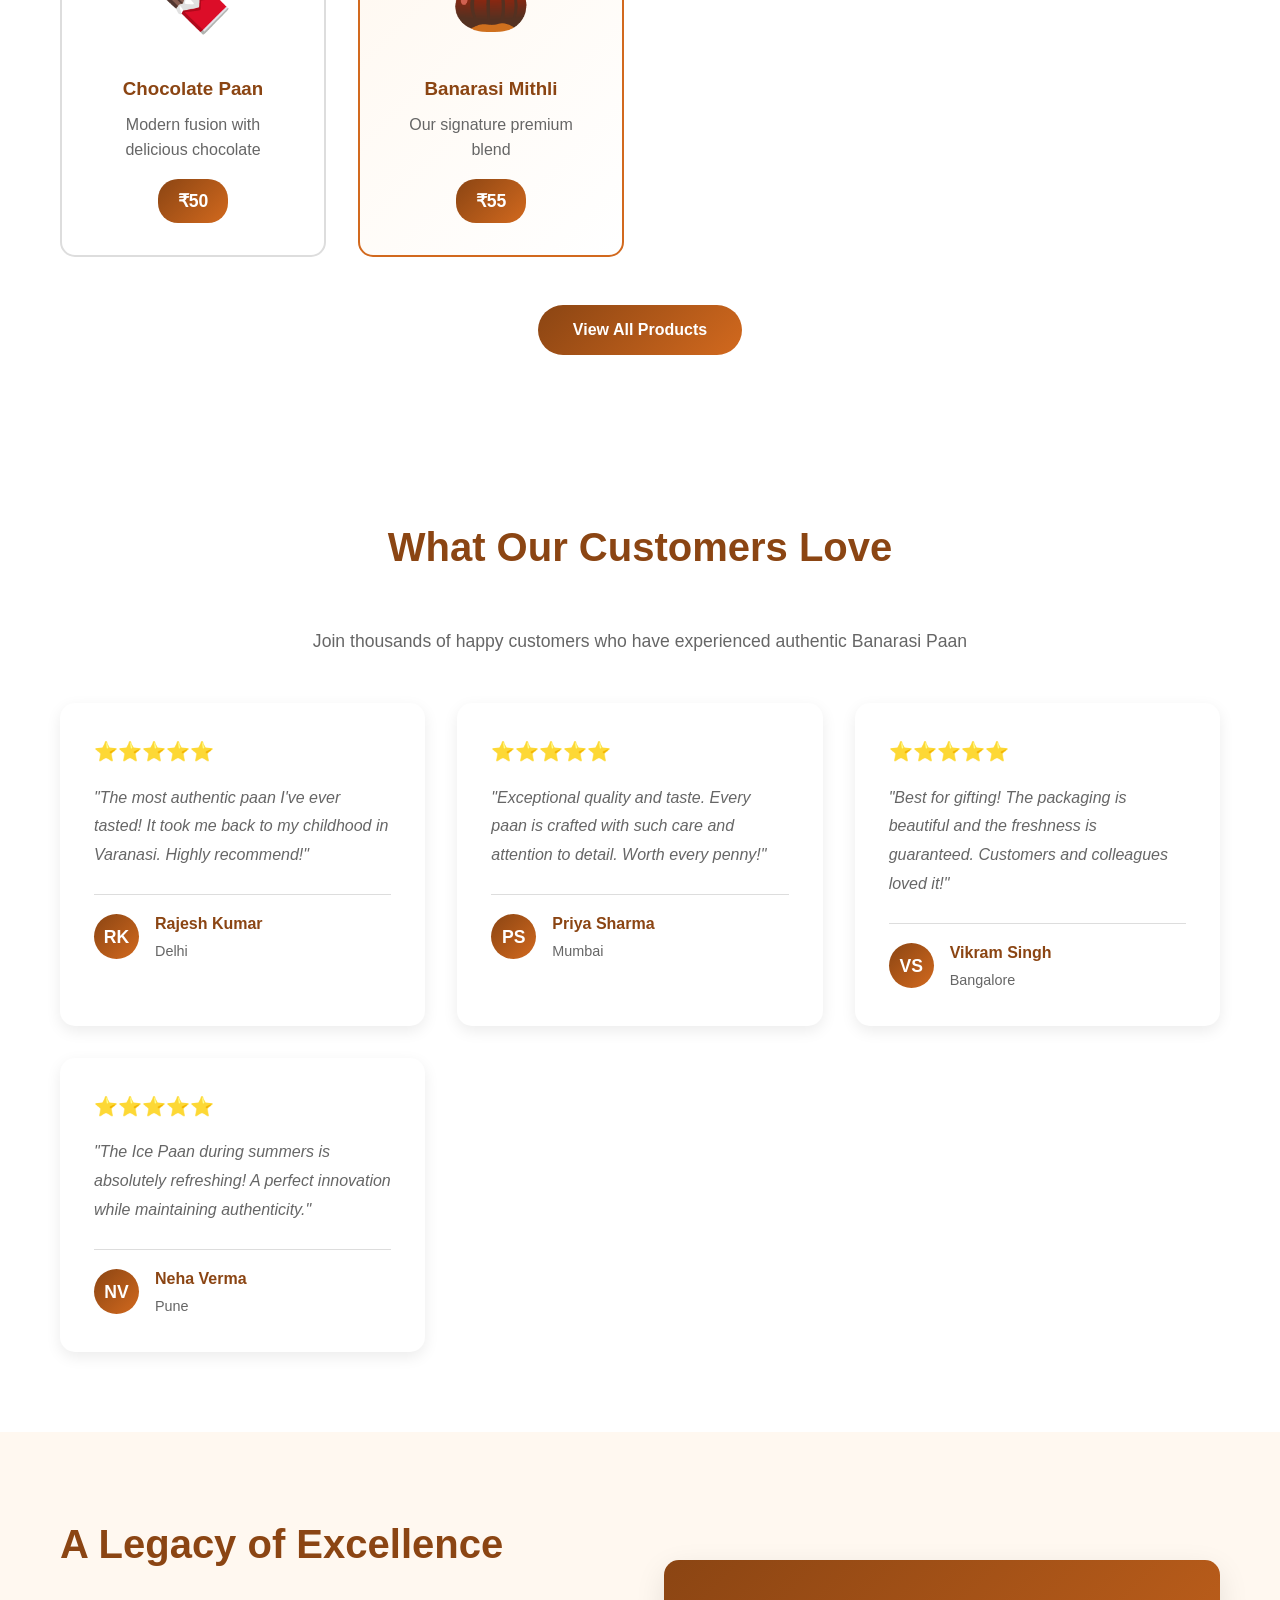
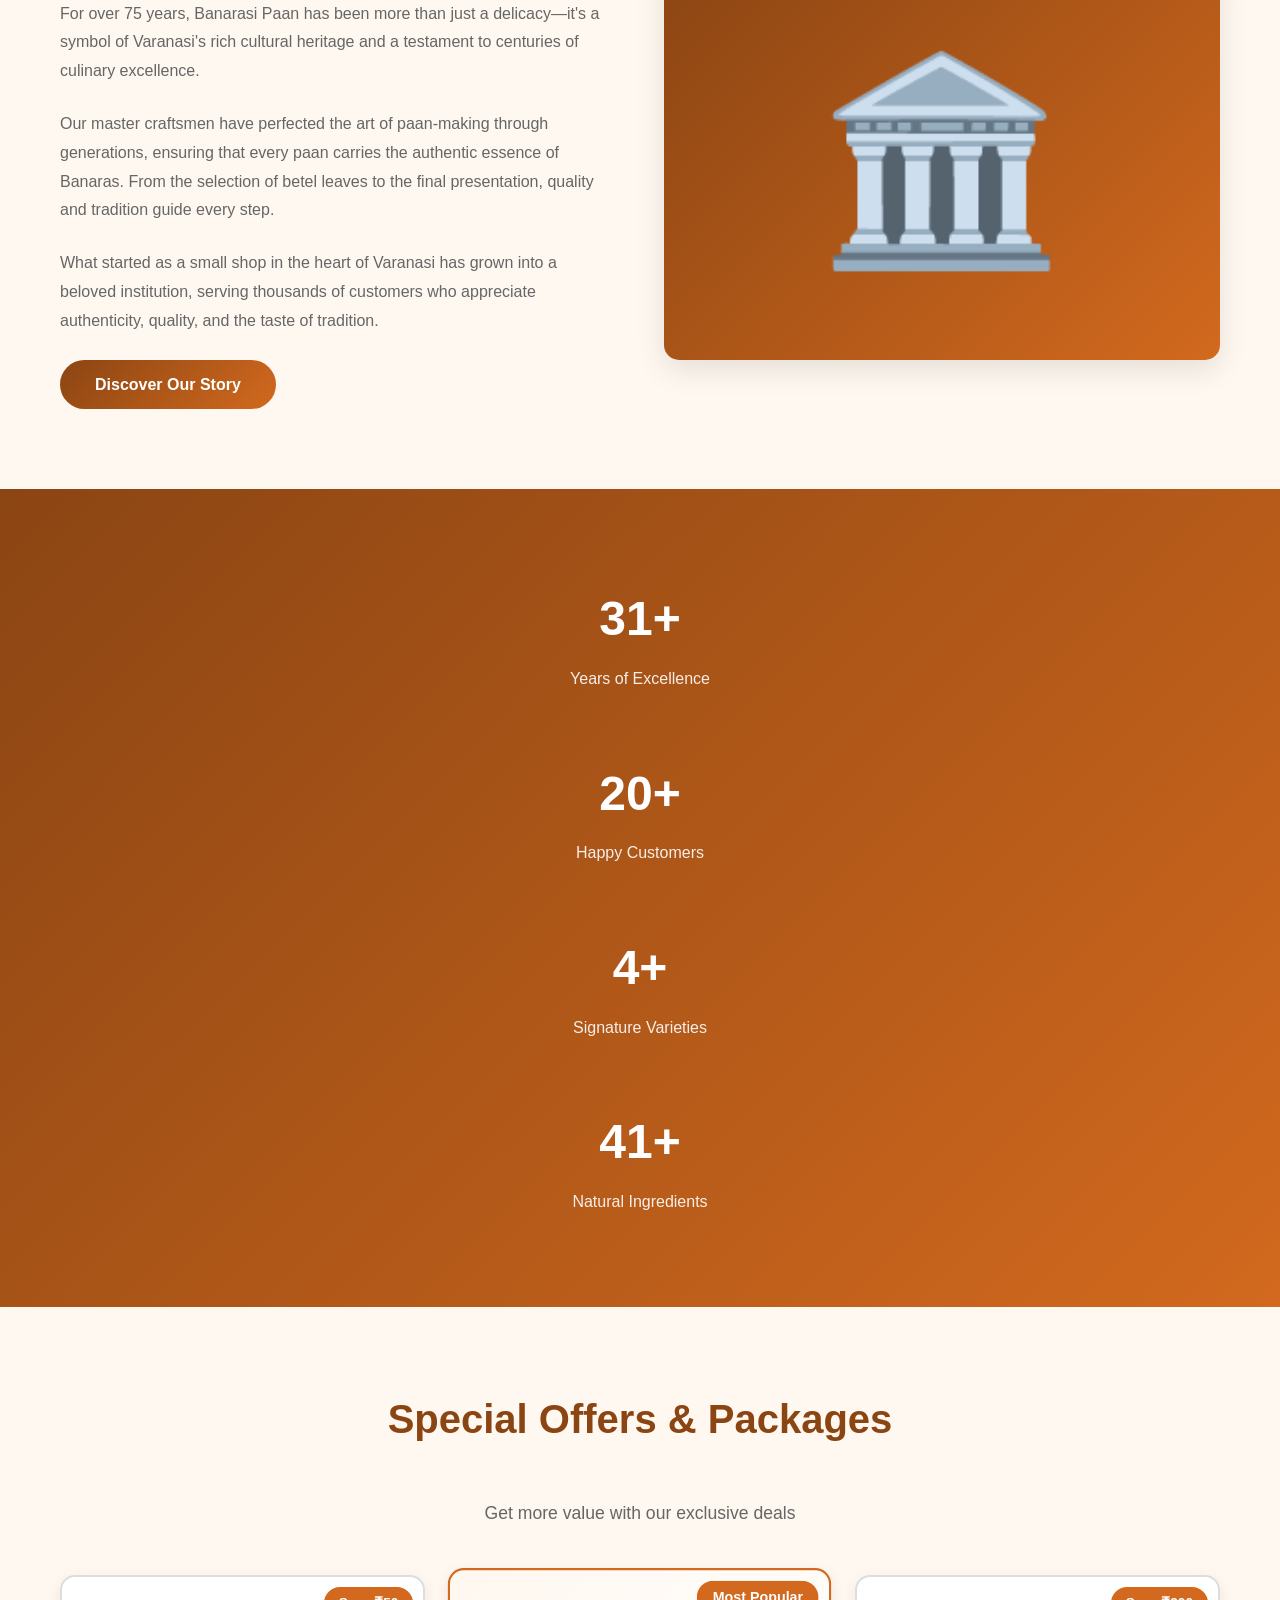
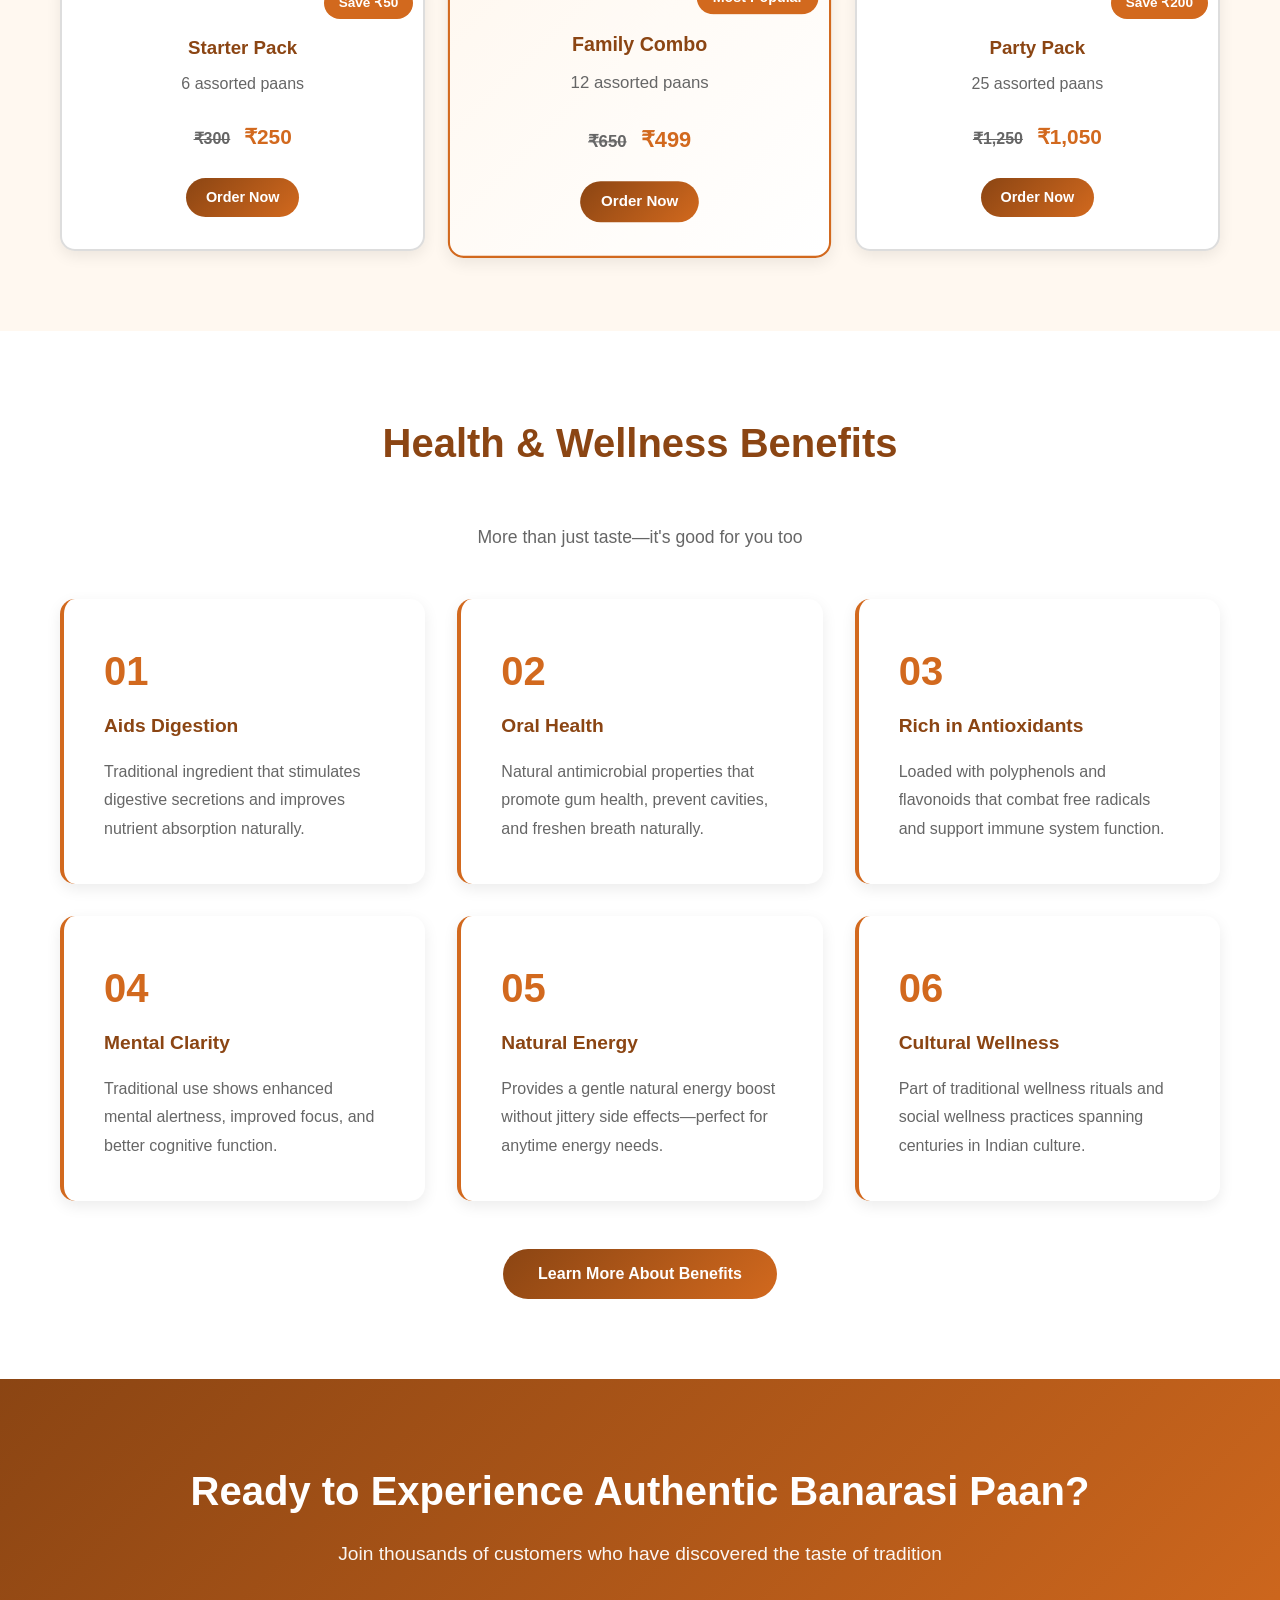
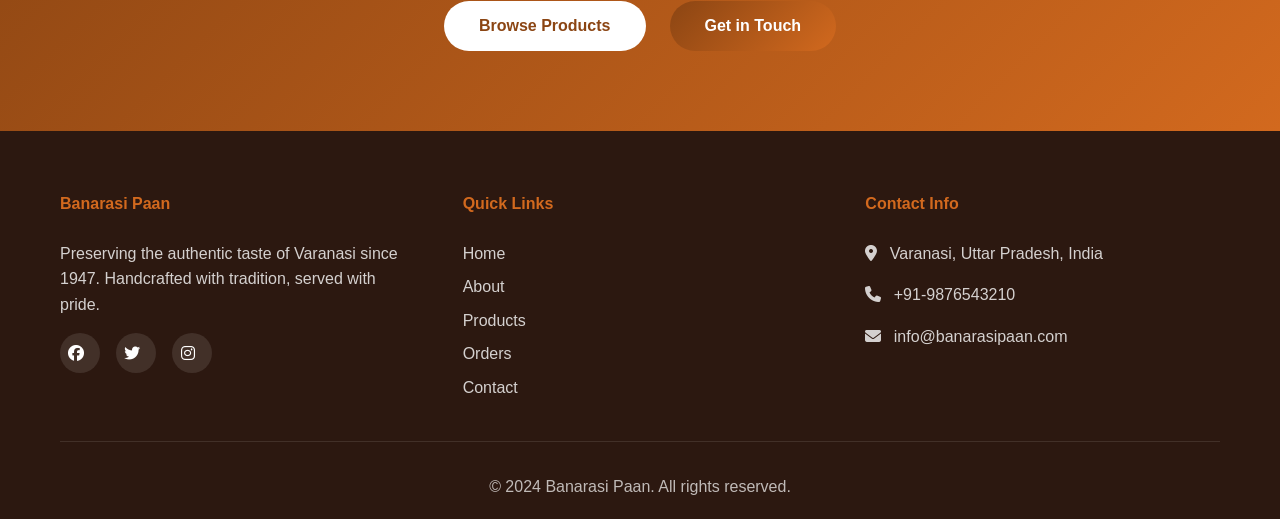
==== commit fc410a88: "Revert to emojis - images not displaying correctly" ====
--- a/index.html
+++ b/index.html
@@ -162,38 +162,38 @@
             </div>
             <div class="products-preview">
                 <div class="product-card">
-                    <div class="product-image"><img src="https://images.unsplash.com/photo-1599599810694-b5ac4dd64b11?w=400&h=300&fit=crop" alt="Saada Paan"></div>
+                    <div class="product-image">🌿</div>
                     <h3>Saada Paan</h3>
                     <p class="product-description">The timeless traditional paan - pure and simple</p>
                     <span class="product-price">₹20</span>
                 </div>
                 <div class="product-card">
-                    <div class="product-image"><img src="https://images.unsplash.com/photo-1596040424222-c78f049213a1?w=400&h=300&fit=crop" alt="Masala Paan"></div>
+                    <div class="product-image">🌶️</div>
                     <h3>Masala Paan</h3>
                     <p class="product-description">Bold and aromatic with authentic spices</p>
                     <span class="product-price">₹30</span>
                 </div>
                 <div class="product-card">
-                    <div class="product-image"><img src="https://images.unsplash.com/photo-1599599810231-7a86ba04ad0e?w=400&h=300&fit=crop" alt="Ice Paan"></div>
+                    <div class="product-image">❄️</div>
                     <h3>Ice Paan</h3>
                     <p class="product-description">Refreshing chilled specialty perfect for summers</p>
                     <span class="product-price">₹45</span>
                 </div>
                 <div class="product-card">
-                    <div class="product-image"><img src="https://images.unsplash.com/photo-1596040424222-c78f049213a1?w=400&h=300&fit=crop" alt="Fire Paan"></div>
+                    <div class="product-image">🔥</div>
                     <h3>Fire Paan</h3>
                     <p class="product-description">Bold and spicy for the daring palate</p>
                     <span class="product-price">₹45</span>
                 </div>
                 <div class="product-card">
-                    <div class="product-image"><img src="https://images.unsplash.com/photo-1578985545062-69928b1d9587?w=400&h=300&fit=crop" alt="Chocolate Paan"></div>
+                    <div class="product-image">🍫</div>
                     <h3>Chocolate Paan</h3>
                     <p class="product-description">Modern fusion with delicious chocolate</p>
                     <span class="product-price">₹50</span>
                 </div>
                 <div class="product-card featured">
                     <div class="badge">Best Seller</div>
-                    <div class="product-image"><img src="https://images.unsplash.com/photo-1568901346375-23c9450fc58a?w=400&h=300&fit=crop" alt="Banarasi Mithli"></div>
+                    <div class="product-image">🌰</div>
                     <h3>Banarasi Mithli</h3>
                     <p class="product-description">Our signature premium blend</p>
                     <span class="product-price">₹55</span>
--- a/style.css
+++ b/style.css
@@ -384,24 +384,10 @@
     font-size: 4rem;
     margin-bottom: 1.5rem;
     transition: transform 0.3s;
-    height: 200px;
-    display: flex;
-    align-items: center;
-    justify-content: center;
-    overflow: hidden;
-    border-radius: 10px;
-    background: linear-gradient(135deg, var(--light-bg) 0%, #FFF0E6 100%);
-}
-
-.product-image img {
-    width: 100%;
-    height: 100%;
-    object-fit: cover;
-    transition: transform 0.3s;
-}
-
-.product-card:hover .product-image img {
-    transform: scale(1.1);
+}
+
+.product-card:hover .product-image {
+    transform: scale(1.1) rotate(5deg);
 }
 
 .product-card h3 {
@@ -830,24 +816,6 @@
 .product-image-large {
     font-size: 5rem;
     margin-bottom: 1rem;
-    height: 250px;
-    display: flex;
-    align-items: center;
-    justify-content: center;
-    overflow: hidden;
-    border-radius: 10px;
-    background: linear-gradient(135deg, var(--light-bg) 0%, #FFF0E6 100%);
-}
-
-.product-image-large img {
-    width: 100%;
-    height: 100%;
-    object-fit: cover;
-    transition: transform 0.3s;
-}
-
-.product-card-large:hover .product-image-large img {
-    transform: scale(1.1);
 }
 
 .product-card-large h3 {
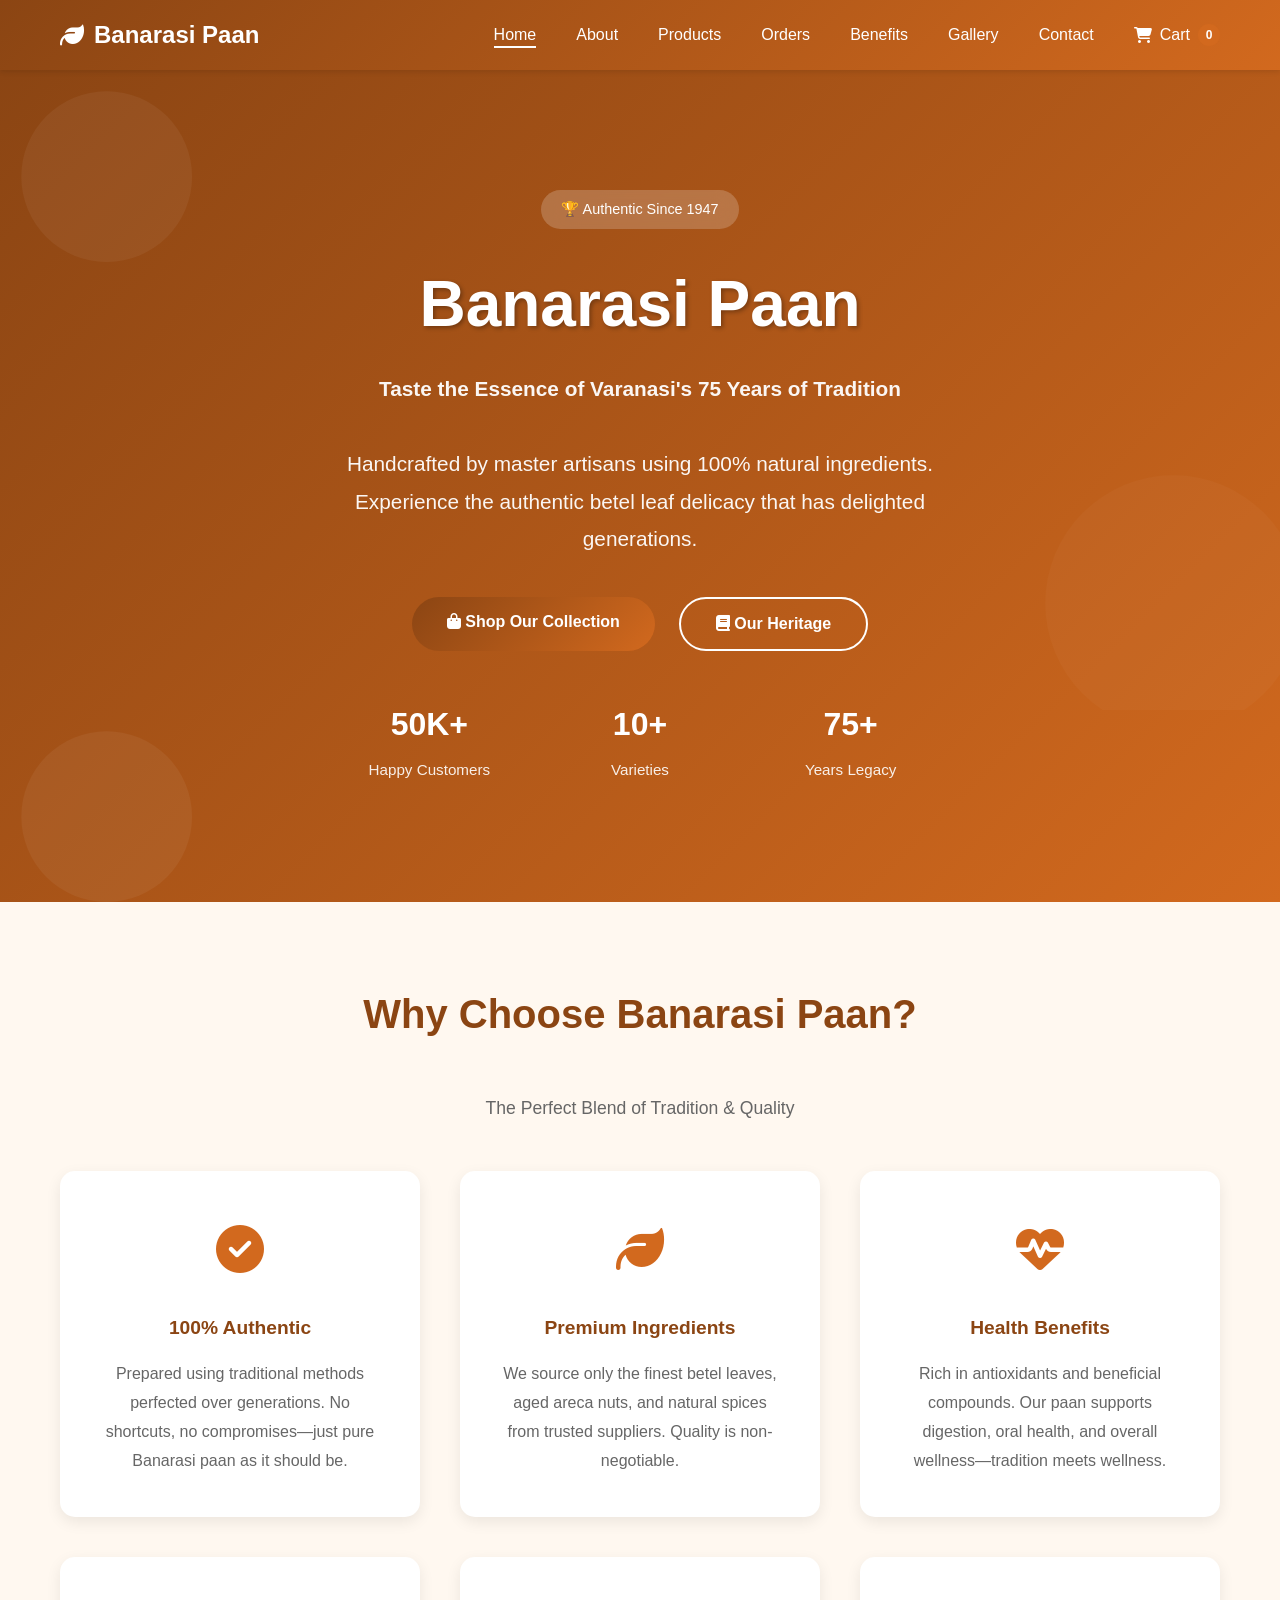
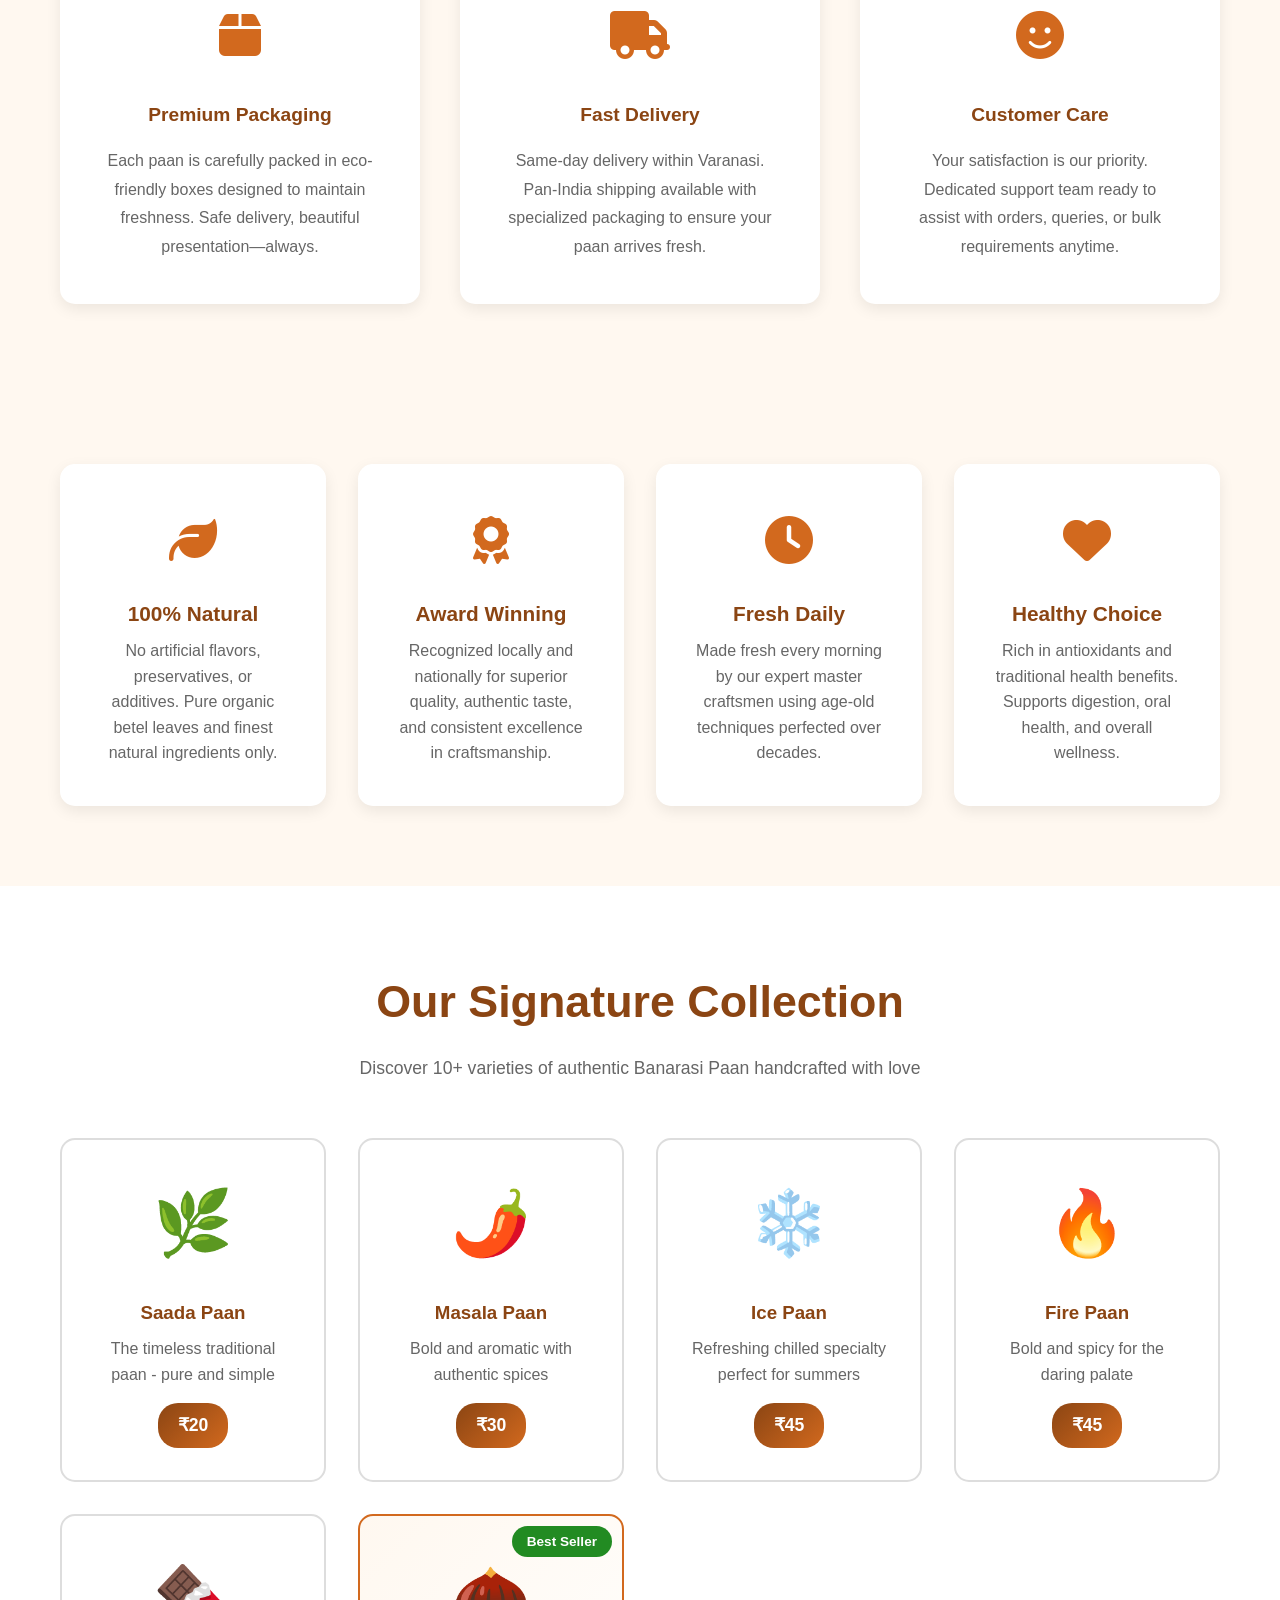
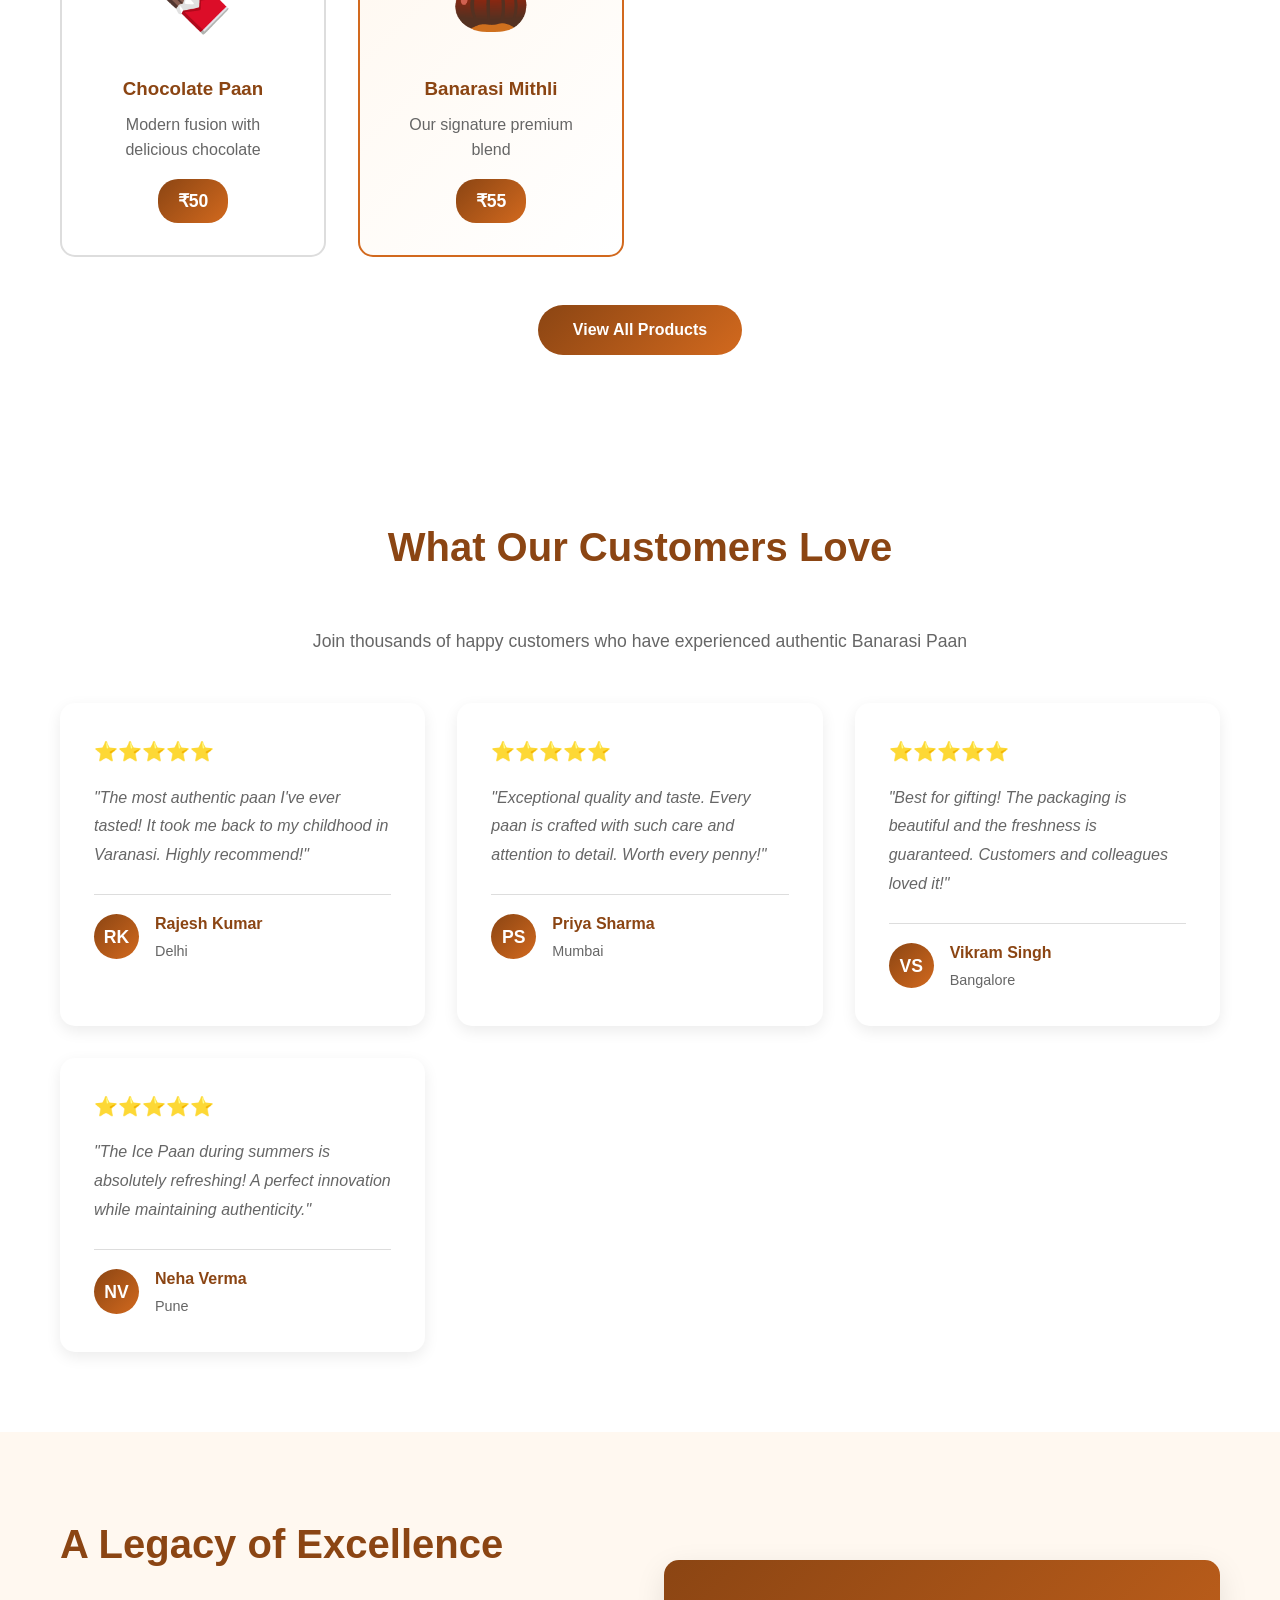
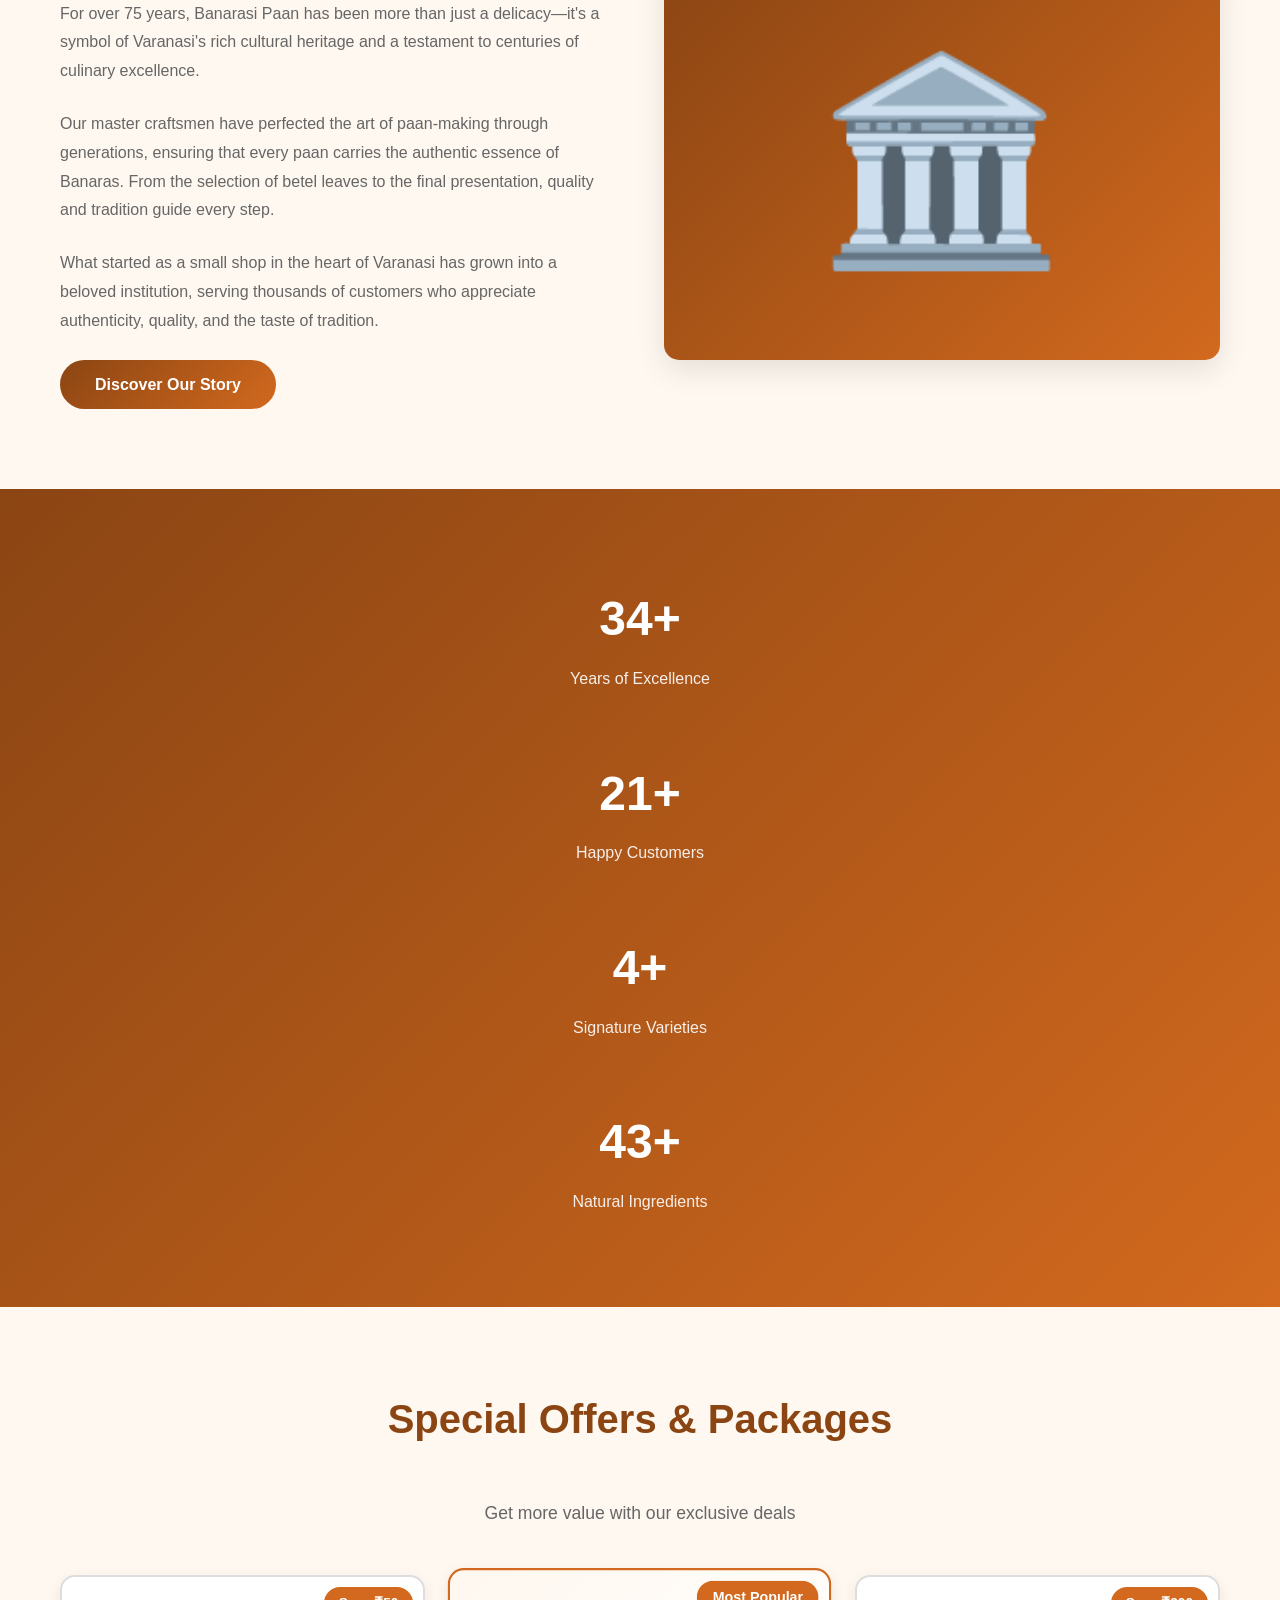
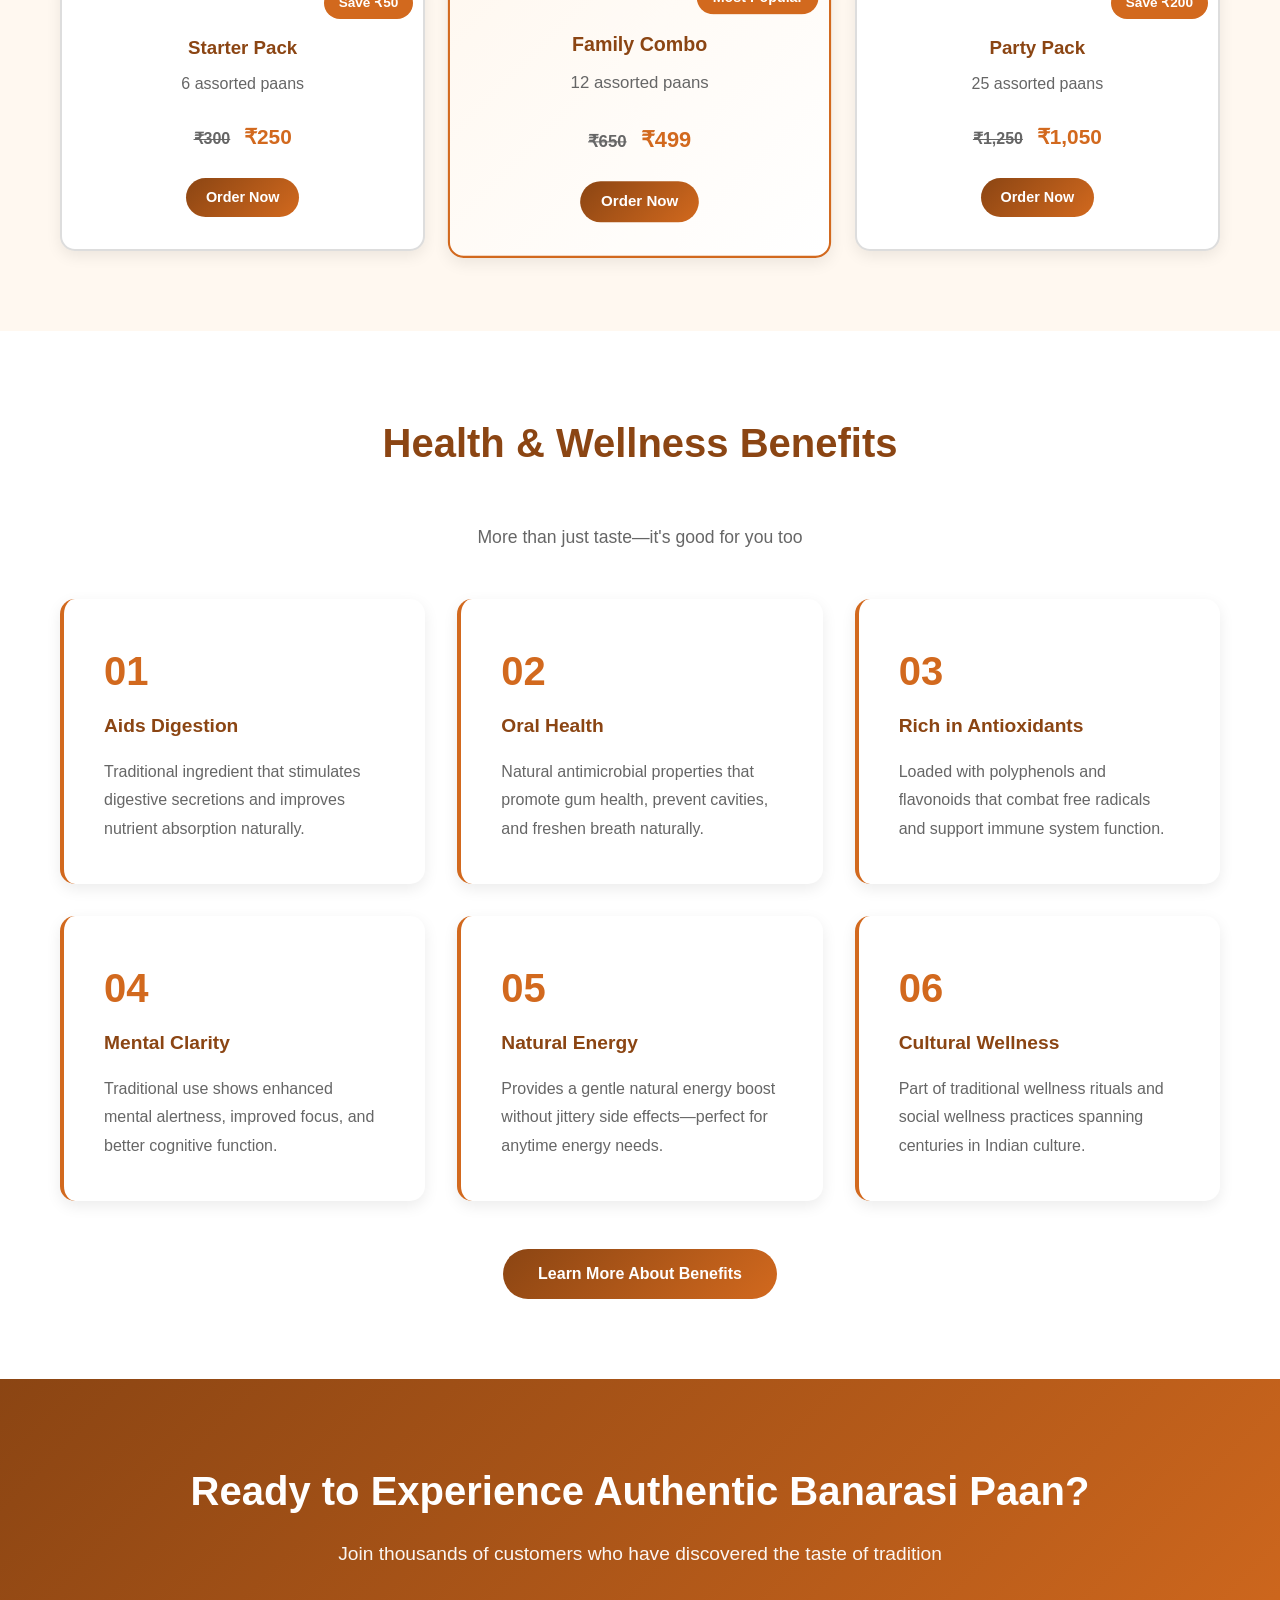
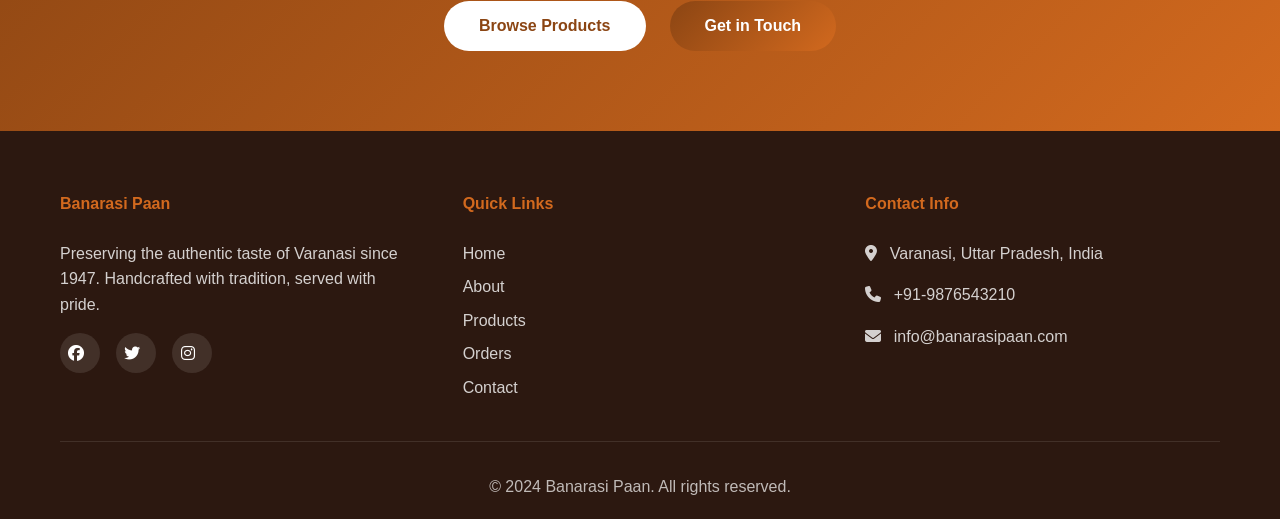
==== commit 8c173125: "Add shopping cart functionality with cart page and local storage" ====
--- a/index.html
+++ b/index.html
@@ -27,6 +27,10 @@
                 <li><a href="benefits.html">Benefits</a></li>
                 <li><a href="gallery.html">Gallery</a></li>
                 <li><a href="contact.html">Contact</a></li>
+                <li><a href="cart.html" class="cart-link">
+                    <i class="fas fa-shopping-cart"></i> Cart
+                    <span class="cart-count" id="cartCount">0</span>
+                </a></li>
             </ul>
         </div>
     </nav>
@@ -425,5 +429,6 @@
     </footer>
 
     <script src="script.js"></script>
+    <script src="cart.js"></script>
 </body>
 </html>
--- a/style.css
+++ b/style.css
@@ -2204,6 +2204,340 @@
     flex-wrap: wrap;
 }
 
+/* ========== CART PAGE ========== */
+.cart-link {
+    position: relative;
+    display: flex;
+    align-items: center;
+    gap: 0.5rem;
+}
+
+.cart-count {
+    background: var(--secondary);
+    color: white;
+    border-radius: 50%;
+    width: 22px;
+    height: 22px;
+    display: flex;
+    align-items: center;
+    justify-content: center;
+    font-size: 0.75rem;
+    font-weight: bold;
+}
+
+.cart-section {
+    padding: 80px 20px;
+}
+
+.cart-content {
+    display: grid;
+    grid-template-columns: 2fr 1fr;
+    gap: 2rem;
+}
+
+.cart-items-container {
+    background: white;
+    border-radius: 15px;
+    padding: 2rem;
+    box-shadow: 0 5px 15px rgba(0,0,0,0.08);
+}
+
+.cart-items-container h2 {
+    color: var(--primary);
+    margin-bottom: 2rem;
+}
+
+.empty-cart {
+    text-align: center;
+    padding: 3rem;
+}
+
+.empty-cart i {
+    font-size: 4rem;
+    color: var(--secondary);
+    margin-bottom: 1rem;
+    opacity: 0.5;
+}
+
+.empty-cart p {
+    color: var(--text-light);
+    margin-bottom: 2rem;
+    font-size: 1.1rem;
+}
+
+.cart-items-list {
+    display: flex;
+    flex-direction: column;
+    gap: 1.5rem;
+}
+
+.cart-item {
+    display: grid;
+    grid-template-columns: 1fr 150px 150px;
+    gap: 1.5rem;
+    padding: 1.5rem;
+    background: var(--light-bg);
+    border-radius: 10px;
+    border-left: 4px solid var(--secondary);
+    align-items: center;
+}
+
+.item-info h4 {
+    color: var(--primary);
+    margin-bottom: 0.5rem;
+}
+
+.item-price {
+    color: var(--text-light);
+    font-size: 0.9rem;
+}
+
+.item-quantity {
+    display: flex;
+    align-items: center;
+    gap: 0.5rem;
+    justify-content: center;
+}
+
+.item-quantity button {
+    background: var(--secondary);
+    color: white;
+    border: none;
+    width: 30px;
+    height: 30px;
+    border-radius: 50%;
+    cursor: pointer;
+    display: flex;
+    align-items: center;
+    justify-content: center;
+    transition: all 0.3s;
+}
+
+.item-quantity button:hover {
+    background: var(--primary);
+    transform: scale(1.1);
+}
+
+.item-quantity input {
+    width: 50px;
+    padding: 5px;
+    text-align: center;
+    border: 1px solid var(--border);
+    border-radius: 5px;
+    font-weight: bold;
+}
+
+.item-total {
+    text-align: right;
+}
+
+.total-price {
+    color: var(--primary);
+    font-size: 1.2rem;
+    font-weight: bold;
+    margin-bottom: 0.5rem;
+}
+
+.remove-btn {
+    background: #ff4444;
+    color: white;
+    border: none;
+    padding: 6px 12px;
+    border-radius: 5px;
+    cursor: pointer;
+    font-size: 0.85rem;
+    transition: all 0.3s;
+}
+
+.remove-btn:hover {
+    background: #cc0000;
+    transform: translateY(-2px);
+}
+
+/* ========== CART SUMMARY ========== */
+.cart-summary {
+    display: flex;
+    flex-direction: column;
+    gap: 1.5rem;
+}
+
+.summary-box {
+    background: white;
+    border-radius: 15px;
+    padding: 2rem;
+    box-shadow: 0 5px 15px rgba(0,0,0,0.08);
+}
+
+.summary-box h3 {
+    color: var(--primary);
+    margin-bottom: 1.5rem;
+    font-size: 1.3rem;
+}
+
+.summary-item {
+    display: flex;
+    justify-content: space-between;
+    align-items: center;
+    margin-bottom: 1rem;
+    color: var(--text-dark);
+}
+
+.summary-item label {
+    font-weight: 600;
+    color: var(--primary);
+}
+
+.delivery-select select {
+    flex: 1;
+    margin-left: 1rem;
+    padding: 8px;
+    border: 1px solid var(--border);
+    border-radius: 5px;
+    font-size: 0.9rem;
+    background: white;
+    cursor: pointer;
+}
+
+.divider {
+    border: none;
+    border-top: 2px solid var(--border);
+    margin: 1.5rem 0;
+}
+
+.summary-item.total {
+    font-size: 1.2rem;
+    font-weight: bold;
+    color: var(--primary);
+}
+
+.btn-full {
+    width: 100%;
+    margin-top: 1rem;
+    display: flex;
+    align-items: center;
+    justify-content: center;
+    gap: 0.5rem;
+}
+
+.btn-secondary.btn-full {
+    background: transparent;
+    color: var(--primary);
+    border: 2px solid var(--primary);
+}
+
+.btn-secondary.btn-full:hover {
+    background: var(--primary);
+    color: white;
+}
+
+/* ========== PROMO BOX ========== */
+.promo-box {
+    background: linear-gradient(135deg, var(--primary) 0%, var(--secondary) 100%);
+    color: white;
+    border-radius: 15px;
+    padding: 1.5rem;
+}
+
+.promo-box h4 {
+    margin-bottom: 1rem;
+}
+
+.promo-input {
+    display: flex;
+    gap: 0.5rem;
+}
+
+.promo-input input {
+    flex: 1;
+    padding: 10px;
+    border: none;
+    border-radius: 5px;
+    font-size: 0.9rem;
+}
+
+.promo-input button {
+    background: white;
+    color: var(--primary);
+    border: none;
+    padding: 10px 20px;
+    border-radius: 5px;
+    font-weight: bold;
+    cursor: pointer;
+    transition: all 0.3s;
+}
+
+.promo-input button:hover {
+    transform: scale(1.05);
+}
+
+.promo-message {
+    margin-top: 0.5rem;
+    font-size: 0.9rem;
+    min-height: 20px;
+}
+
+/* ========== INFO BOX ========== */
+.info-box {
+    background: white;
+    border-radius: 15px;
+    padding: 1.5rem;
+    box-shadow: 0 5px 15px rgba(0,0,0,0.08);
+}
+
+.info-box h4 {
+    color: var(--primary);
+    margin-bottom: 1rem;
+    display: flex;
+    align-items: center;
+    gap: 0.5rem;
+}
+
+.info-box ul {
+    list-style: none;
+}
+
+.info-box li {
+    padding: 0.5rem 0;
+    color: var(--text-light);
+    border-bottom: 1px solid var(--border);
+}
+
+.info-box li:last-child {
+    border-bottom: none;
+}
+
+/* ========== CART NOTIFICATION ========== */
+.cart-notification {
+    position: fixed;
+    bottom: 20px;
+    right: 20px;
+    background: var(--accent);
+    color: white;
+    padding: 1rem 1.5rem;
+    border-radius: 10px;
+    box-shadow: var(--shadow);
+    display: flex;
+    align-items: center;
+    gap: 0.5rem;
+    z-index: 1000;
+    animation: slideIn 0.3s ease-out;
+}
+
+.cart-notification i {
+    font-size: 1.2rem;
+}
+
+@keyframes slideIn {
+    from {
+        transform: translateX(400px);
+        opacity: 0;
+    }
+    to {
+        transform: translateX(0);
+        opacity: 1;
+    }
+}
+
 /* ========== RESPONSIVE ========== */
 @media (max-width: 768px) {
     .hamburger {
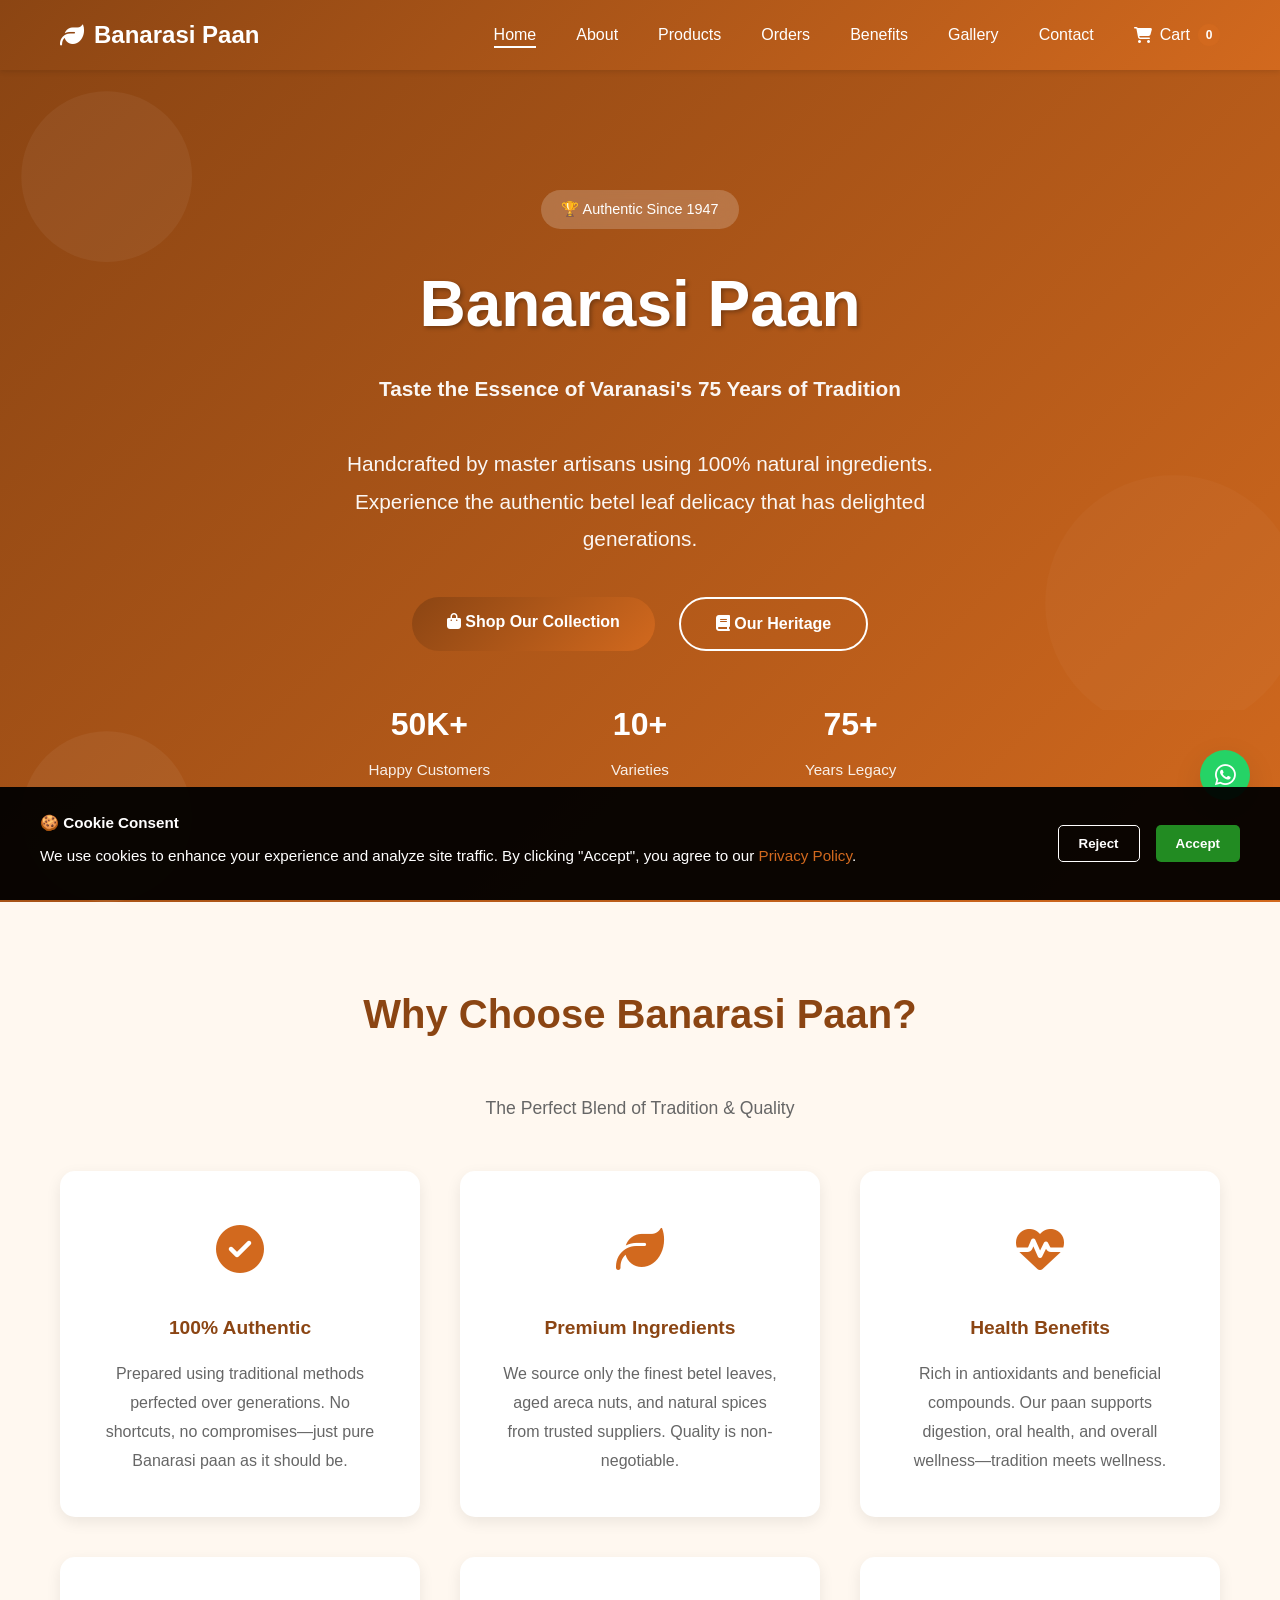
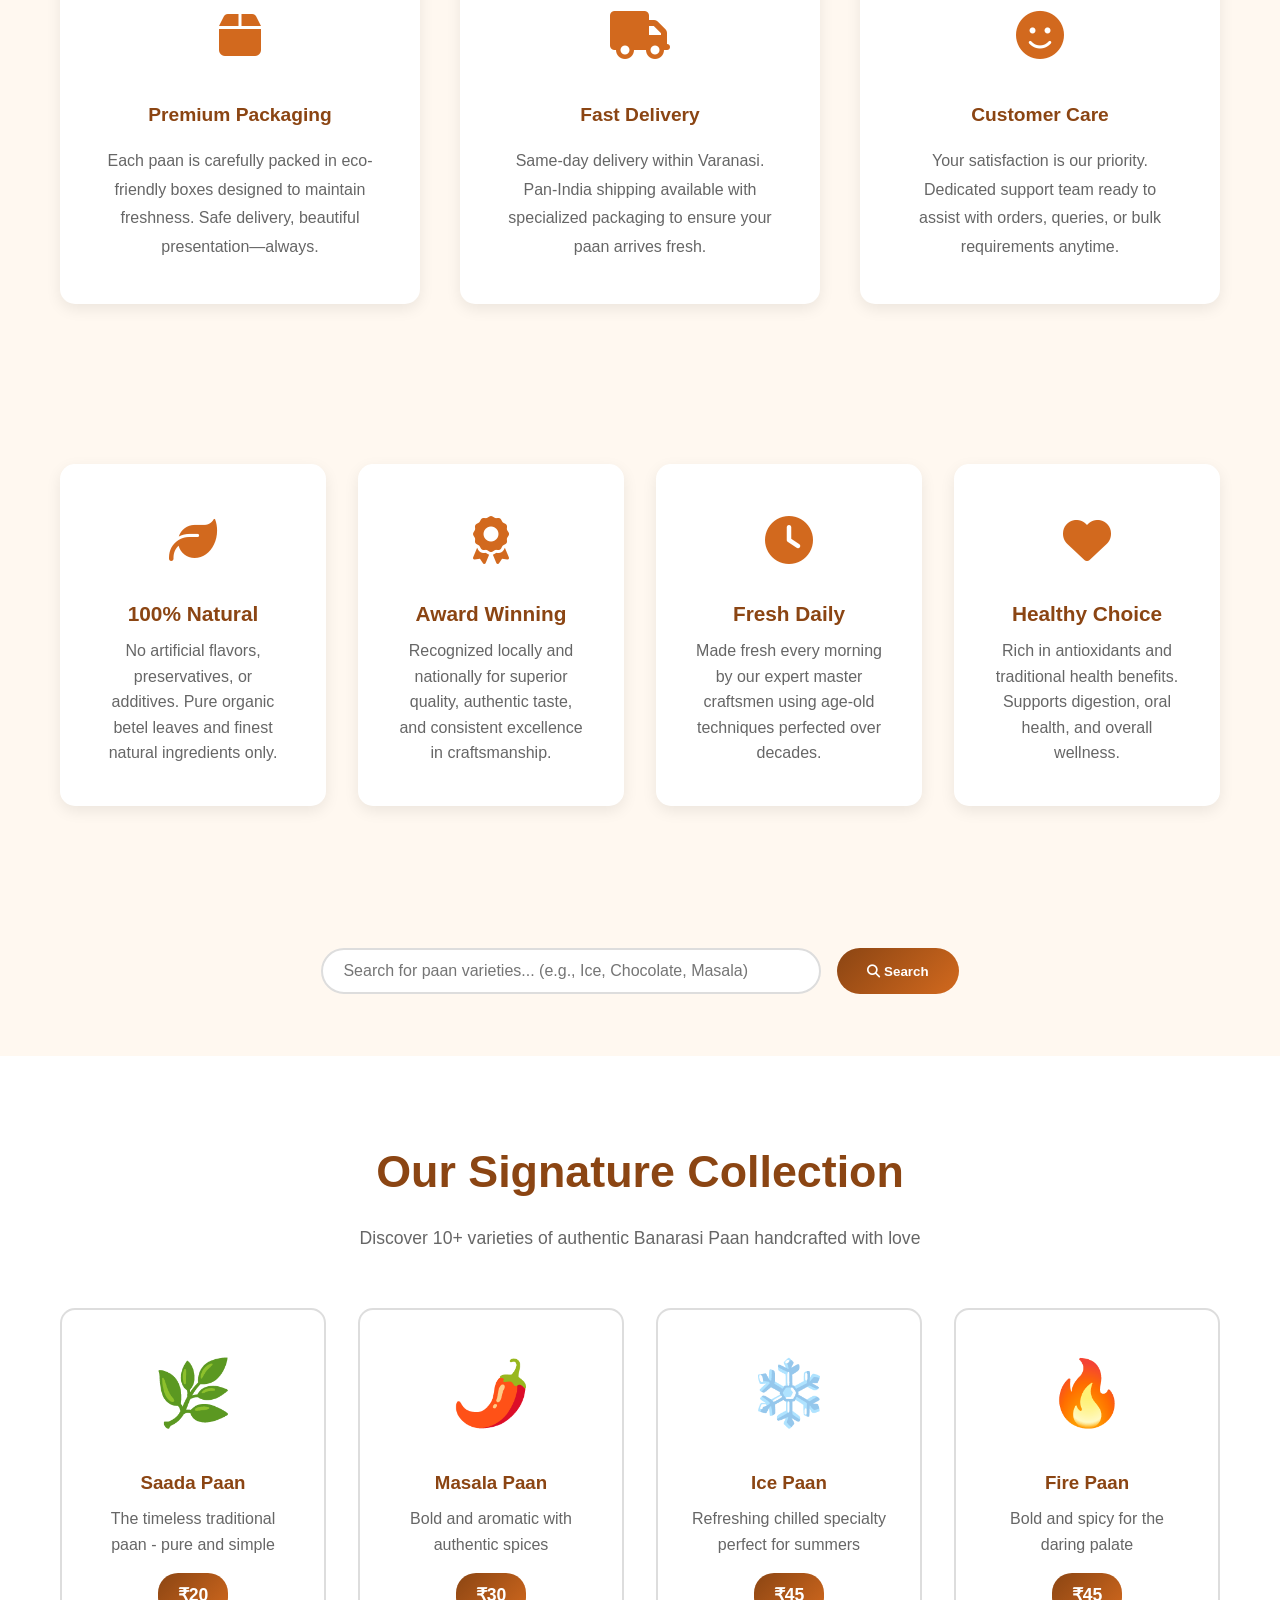
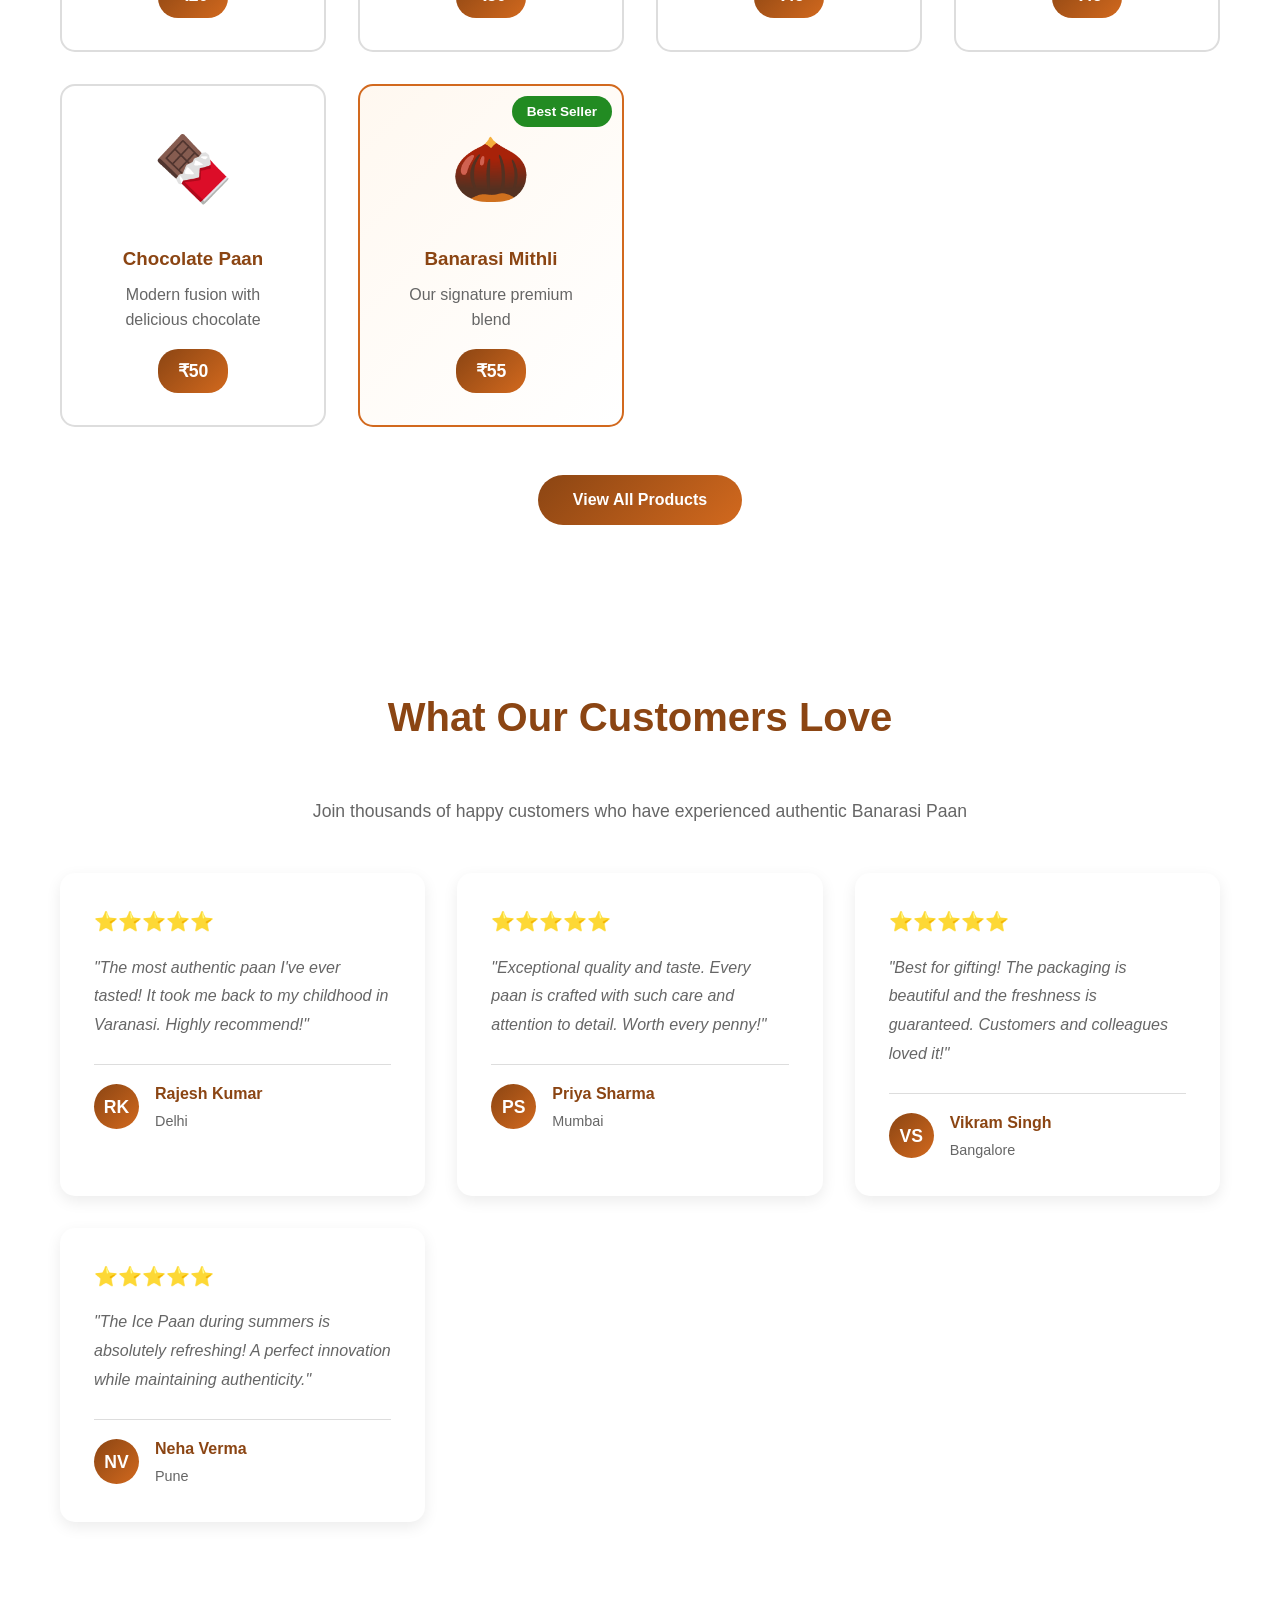
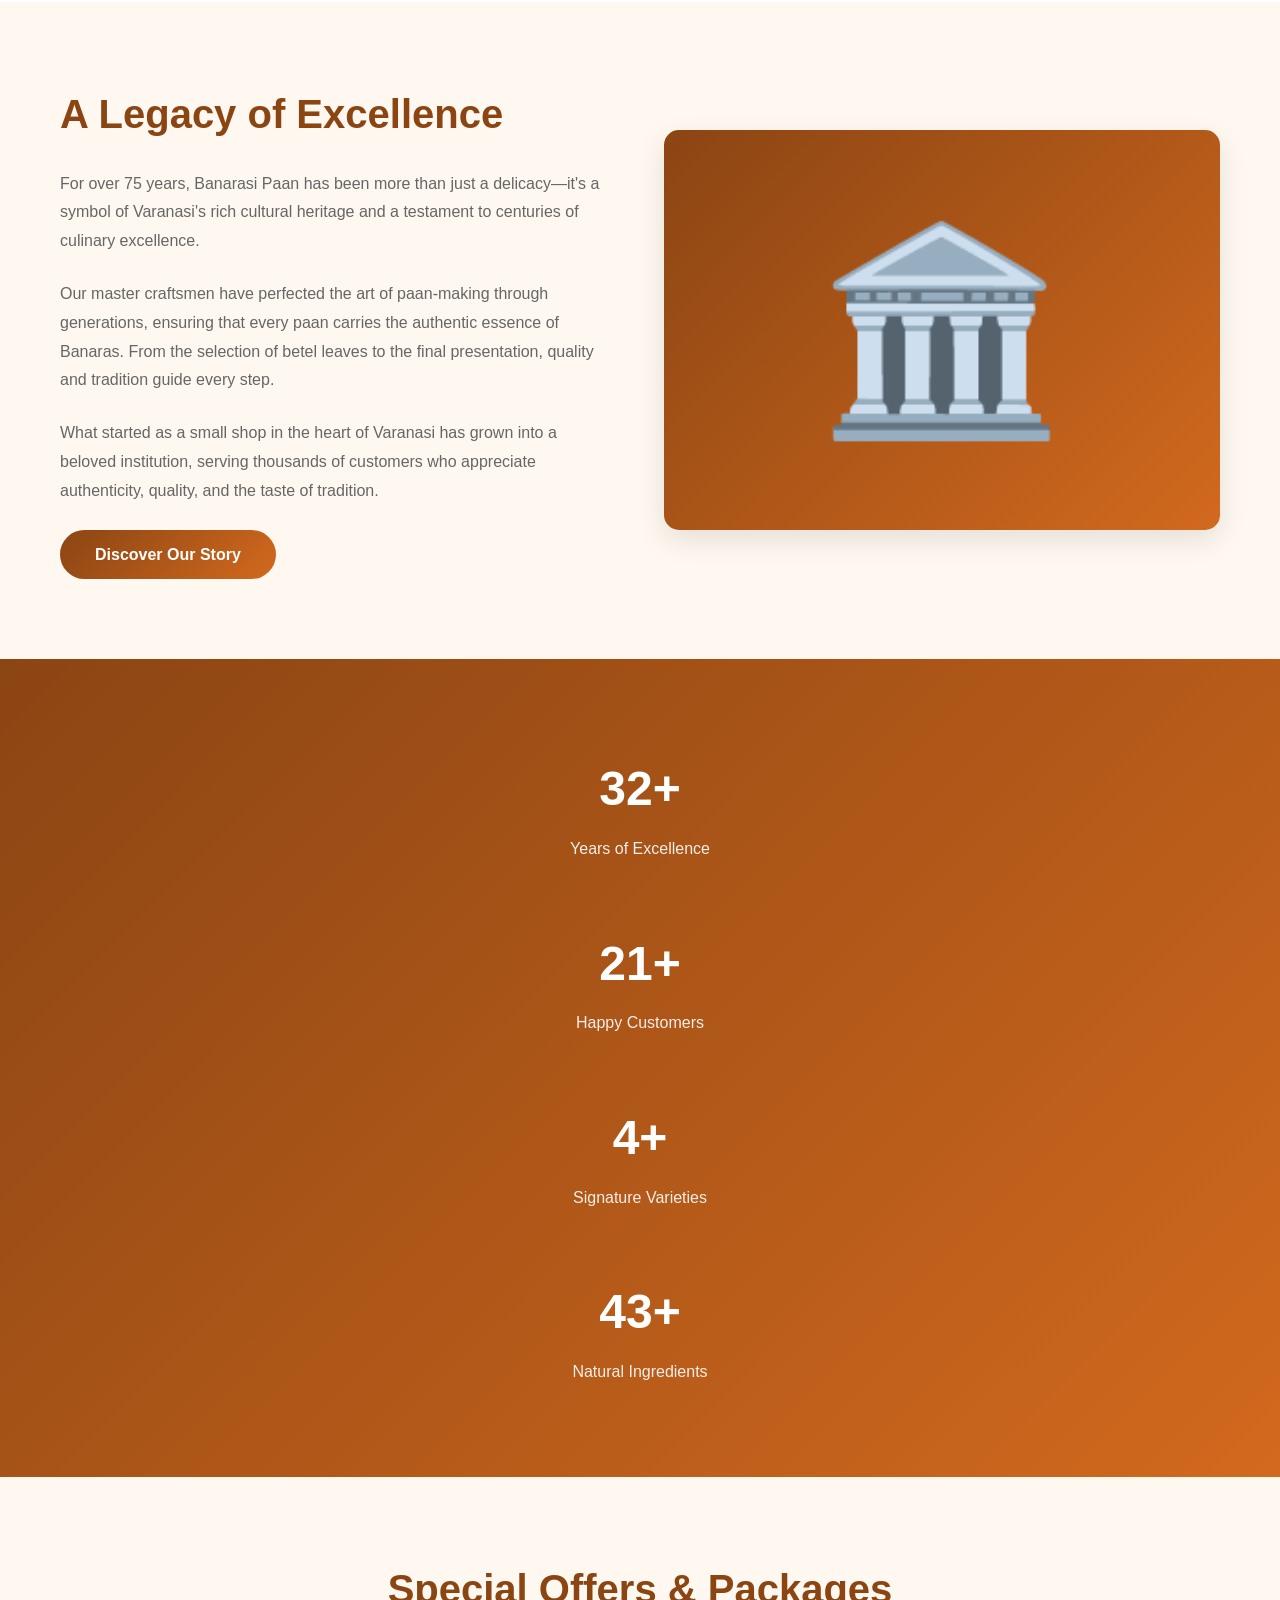
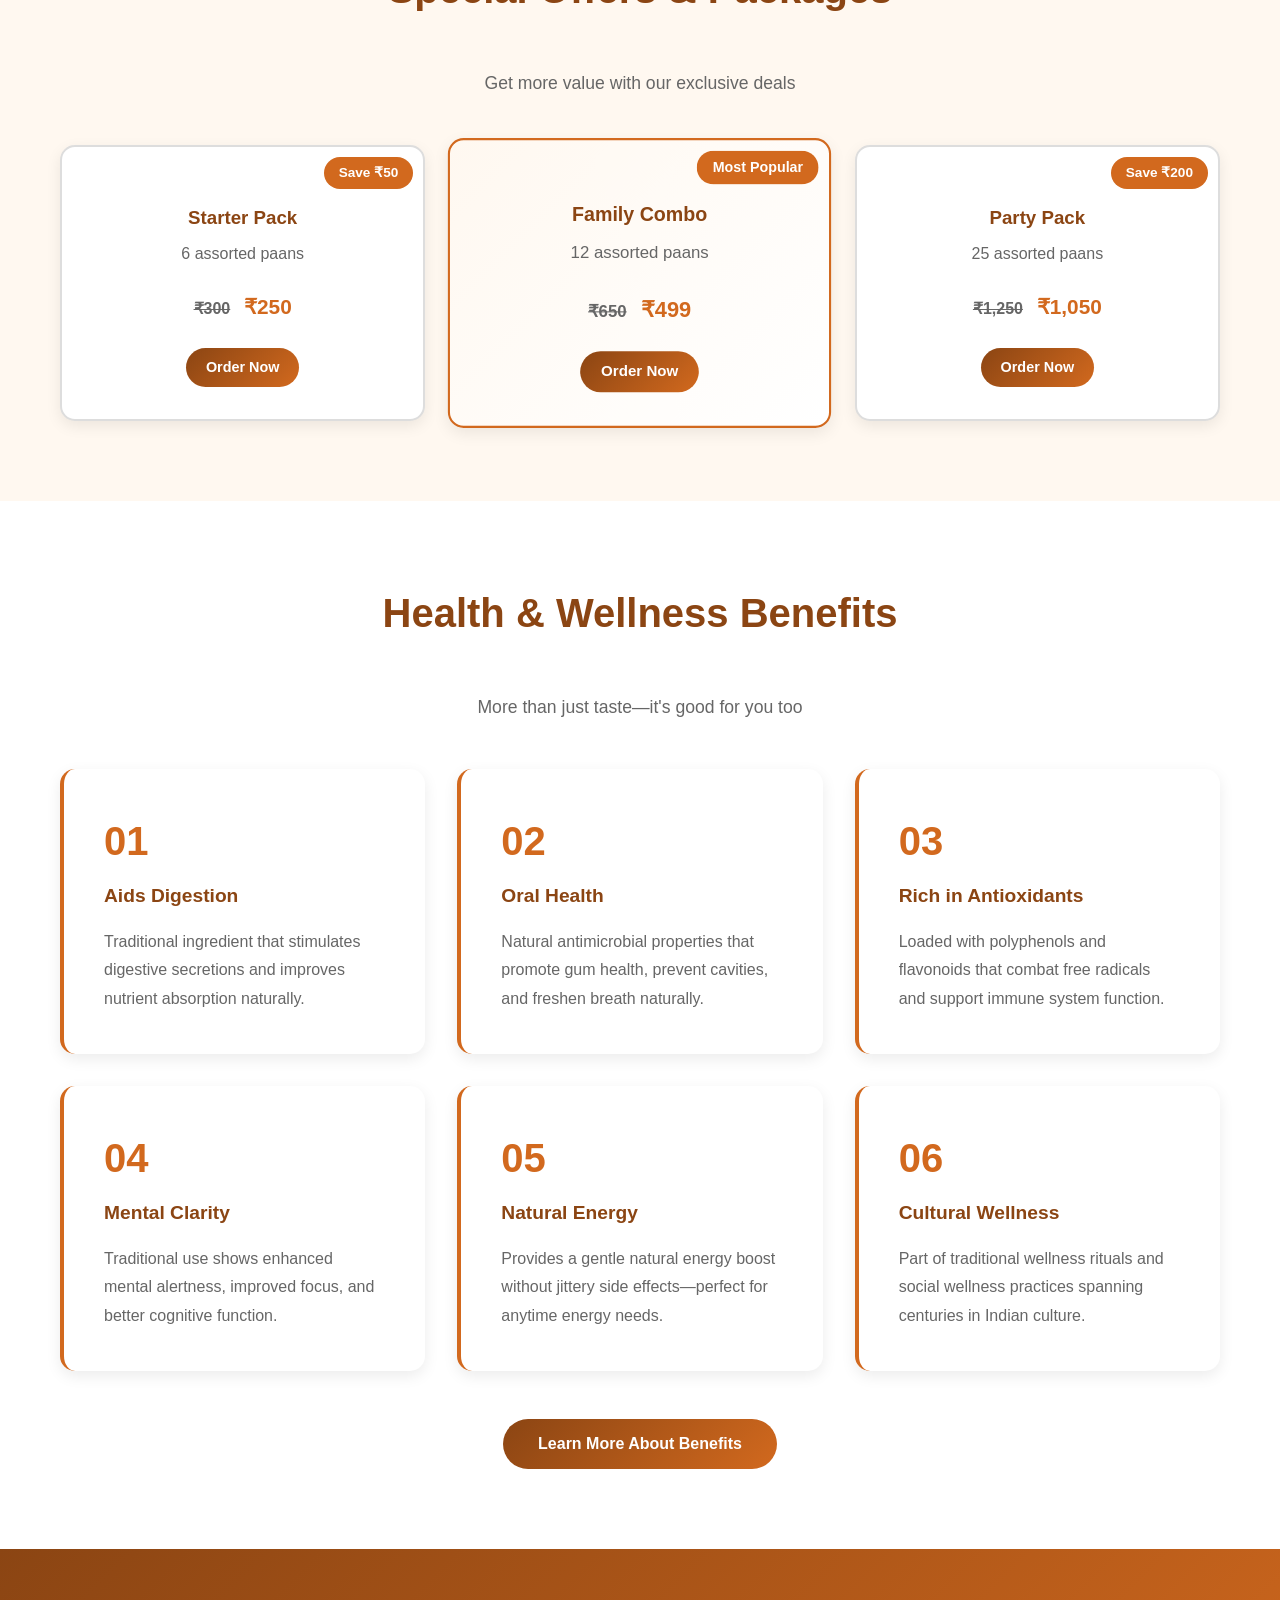
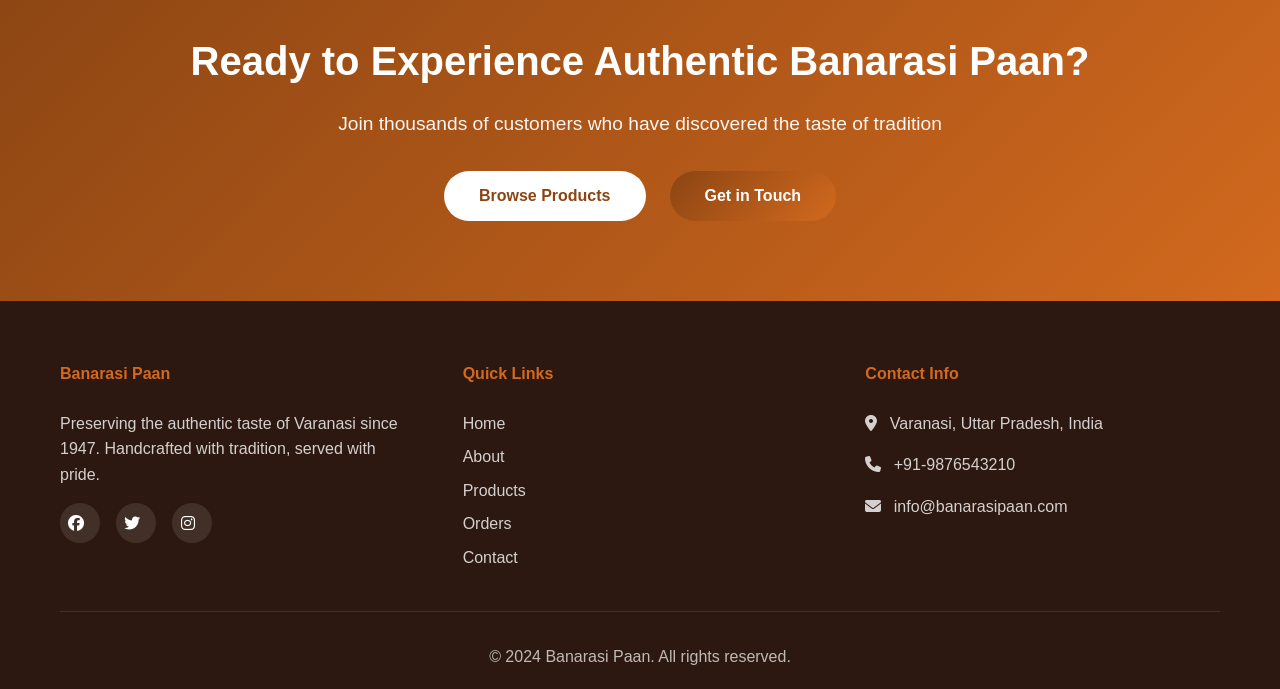
==== commit 3779497e: "Add quick win features: search, WhatsApp button, back to top, product comparison, cookie consent" ====
--- a/index.html
+++ b/index.html
@@ -157,6 +157,16 @@
         </div>
     </section>
 
+    <!-- Search Bar -->
+    <section style="background: var(--light-bg); padding: 30px 20px;">
+        <div class="container">
+            <div class="search-bar">
+                <input type="text" id="searchInput" placeholder="Search for paan varieties... (e.g., Ice, Chocolate, Masala)">
+                <button onclick="searchProducts()"><i class="fas fa-search"></i> Search</button>
+            </div>
+        </div>
+    </section>
+
     <!-- Popular Products -->
     <section class="popular-products">
         <div class="container">
@@ -428,6 +438,35 @@
         </div>
     </footer>
 
+    <!-- Back to Top Button -->
+    <button id="backToTopBtn" onclick="scrollToTop()" title="Back to top">
+        <i class="fas fa-arrow-up"></i>
+    </button>
+
+    <!-- WhatsApp Button -->
+    <button class="whatsapp-btn" onclick="openWhatsApp()" title="Order on WhatsApp">
+        <i class="fab fa-whatsapp"></i>
+    </button>
+
+    <!-- Compare Button -->
+    <button id="compareBtn" class="compare-btn" onclick="showComparison()">
+        Compare (0)
+    </button>
+
+    <!-- Cookie Consent Banner -->
+    <div id="cookieConsent">
+        <div class="cookie-content">
+            <div class="cookie-text">
+                <p><strong>🍪 Cookie Consent</strong></p>
+                <p>We use cookies to enhance your experience and analyze site traffic. By clicking "Accept", you agree to our <a href="#">Privacy Policy</a>.</p>
+            </div>
+            <div class="cookie-buttons">
+                <button id="rejectCookies">Reject</button>
+                <button id="acceptCookies">Accept</button>
+            </div>
+        </div>
+    </div>
+
     <script src="script.js"></script>
     <script src="cart.js"></script>
 </body>
--- a/style.css
+++ b/style.css
@@ -2538,6 +2538,265 @@
     }
 }
 
+/* ========== BACK TO TOP BUTTON ========== */
+#backToTopBtn {
+    position: fixed;
+    bottom: 30px;
+    right: 30px;
+    background: linear-gradient(135deg, var(--primary), var(--secondary));
+    color: white;
+    border: none;
+    padding: 12px 16px;
+    border-radius: 50%;
+    width: 50px;
+    height: 50px;
+    cursor: pointer;
+    font-size: 1.3rem;
+    display: none;
+    z-index: 999;
+    box-shadow: var(--shadow);
+    transition: all 0.3s;
+}
+
+#backToTopBtn:hover {
+    transform: translateY(-5px);
+    box-shadow: 0 15px 40px rgba(139, 69, 19, 0.5);
+}
+
+/* ========== WHATSAPP BUTTON ========== */
+.whatsapp-btn {
+    position: fixed;
+    bottom: 100px;
+    right: 30px;
+    background: #25D366;
+    color: white;
+    padding: 12px 16px;
+    border-radius: 50%;
+    width: 50px;
+    height: 50px;
+    display: flex;
+    align-items: center;
+    justify-content: center;
+    font-size: 1.5rem;
+    cursor: pointer;
+    z-index: 998;
+    box-shadow: var(--shadow);
+    transition: all 0.3s;
+    border: none;
+}
+
+.whatsapp-btn:hover {
+    transform: scale(1.1);
+    box-shadow: 0 15px 40px rgba(37, 211, 102, 0.4);
+}
+
+/* ========== SEARCH BAR ========== */
+.search-bar {
+    display: flex;
+    gap: 1rem;
+    margin: 2rem 0;
+    justify-content: center;
+}
+
+.search-bar input {
+    flex: 1;
+    max-width: 500px;
+    padding: 12px 20px;
+    border: 2px solid var(--border);
+    border-radius: 50px;
+    font-size: 1rem;
+    transition: all 0.3s;
+}
+
+.search-bar input:focus {
+    outline: none;
+    border-color: var(--secondary);
+    box-shadow: 0 0 0 3px rgba(210, 105, 30, 0.1);
+}
+
+.search-bar button {
+    padding: 12px 30px;
+    background: linear-gradient(135deg, var(--primary), var(--secondary));
+    color: white;
+    border: none;
+    border-radius: 50px;
+    cursor: pointer;
+    font-weight: bold;
+    transition: all 0.3s;
+}
+
+.search-bar button:hover {
+    transform: translateY(-2px);
+    box-shadow: var(--shadow);
+}
+
+/* ========== COMPARE SECTION ========== */
+.compare-btn {
+    position: fixed;
+    top: 100px;
+    right: 30px;
+    padding: 10px 20px;
+    background: var(--accent);
+    color: white;
+    border: none;
+    border-radius: 50px;
+    cursor: pointer;
+    font-weight: bold;
+    display: none;
+    z-index: 997;
+    box-shadow: var(--shadow);
+    transition: all 0.3s;
+}
+
+.compare-btn:hover {
+    transform: scale(1.05);
+}
+
+.comparison-modal {
+    position: fixed;
+    top: 0;
+    left: 0;
+    right: 0;
+    bottom: 0;
+    background: rgba(0, 0, 0, 0.7);
+    display: flex;
+    align-items: center;
+    justify-content: center;
+    z-index: 1001;
+}
+
+.comparison-content {
+    background: white;
+    padding: 2rem;
+    border-radius: 15px;
+    max-width: 600px;
+    width: 90%;
+    max-height: 80vh;
+    overflow-y: auto;
+}
+
+.comparison-content h3 {
+    color: var(--primary);
+    margin-bottom: 1.5rem;
+}
+
+.comparison-content table {
+    width: 100%;
+    border-collapse: collapse;
+}
+
+.comparison-content th,
+.comparison-content td {
+    padding: 1rem;
+    text-align: left;
+    border-bottom: 1px solid var(--border);
+}
+
+.comparison-content th {
+    background: var(--light-bg);
+    color: var(--primary);
+    font-weight: bold;
+}
+
+.comparison-content button {
+    margin-top: 1rem;
+    width: 100%;
+    padding: 10px;
+    background: linear-gradient(135deg, var(--primary), var(--secondary));
+    color: white;
+    border: none;
+    border-radius: 5px;
+    cursor: pointer;
+    font-weight: bold;
+}
+
+/* ========== COOKIE CONSENT ========== */
+#cookieConsent {
+    position: fixed;
+    bottom: 0;
+    left: 0;
+    right: 0;
+    background: rgba(0, 0, 0, 0.95);
+    color: white;
+    padding: 1.5rem;
+    z-index: 1000;
+    display: none;
+    animation: slideUp 0.3s ease-out;
+}
+
+@keyframes slideUp {
+    from {
+        transform: translateY(100%);
+    }
+    to {
+        transform: translateY(0);
+    }
+}
+
+.cookie-content {
+    max-width: 1200px;
+    margin: 0 auto;
+    display: flex;
+    justify-content: space-between;
+    align-items: center;
+    gap: 2rem;
+    flex-wrap: wrap;
+}
+
+.cookie-text {
+    flex: 1;
+    min-width: 250px;
+}
+
+.cookie-text p {
+    margin-bottom: 0.5rem;
+    font-size: 0.95rem;
+    line-height: 1.6;
+}
+
+.cookie-text a {
+    color: var(--secondary);
+    text-decoration: none;
+}
+
+.cookie-text a:hover {
+    text-decoration: underline;
+}
+
+.cookie-buttons {
+    display: flex;
+    gap: 1rem;
+    white-space: nowrap;
+}
+
+.cookie-buttons button {
+    padding: 10px 20px;
+    border: none;
+    border-radius: 5px;
+    cursor: pointer;
+    font-weight: bold;
+    transition: all 0.3s;
+}
+
+#acceptCookies {
+    background: var(--accent);
+    color: white;
+}
+
+#acceptCookies:hover {
+    transform: scale(1.05);
+}
+
+#rejectCookies {
+    background: transparent;
+    color: white;
+    border: 1px solid white;
+}
+
+#rejectCookies:hover {
+    background: rgba(255, 255, 255, 0.1);
+}
+
 /* ========== RESPONSIVE ========== */
 @media (max-width: 768px) {
     .hamburger {
